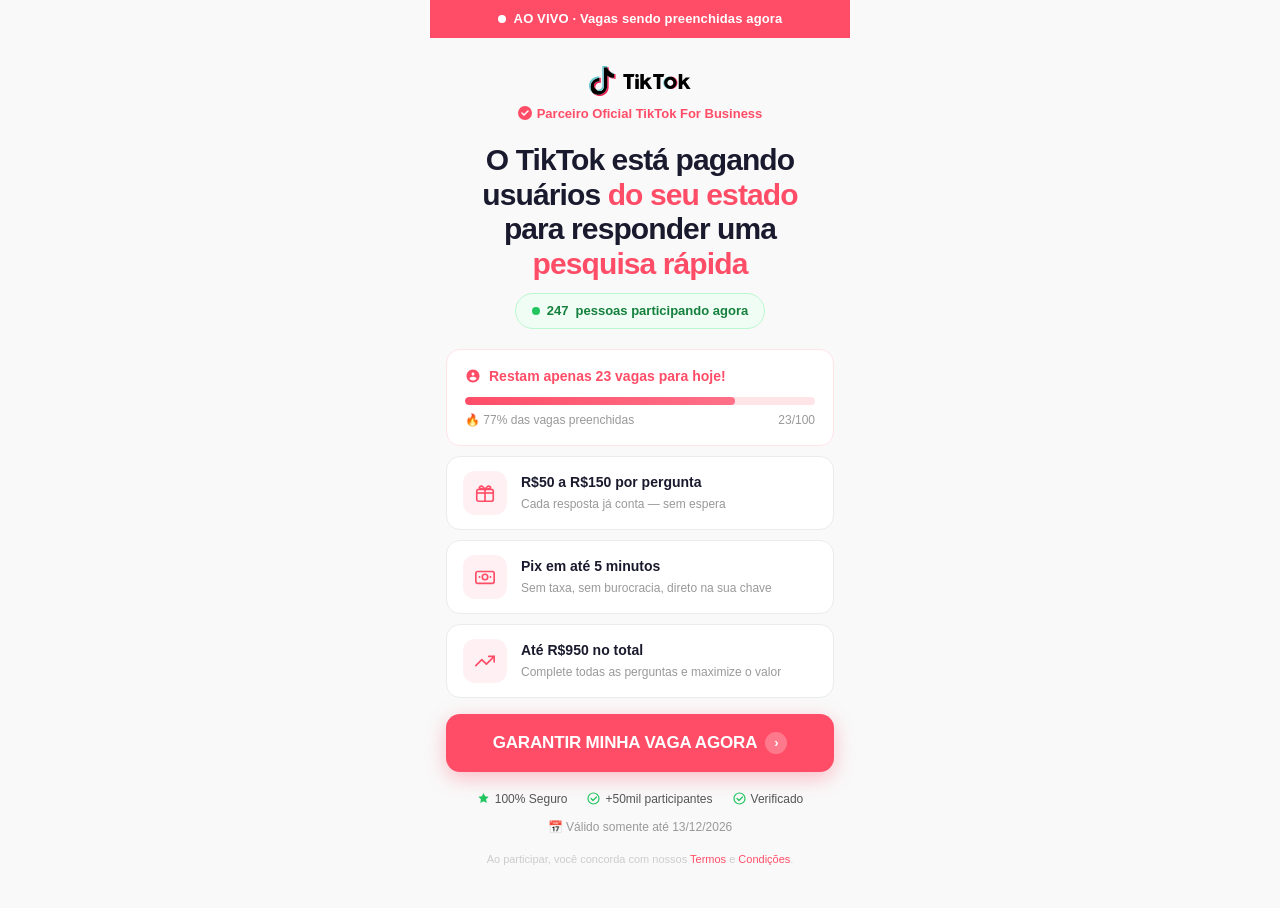
==== index.html @ 39786fb5 "." ====
<!DOCTYPE html><html lang="pt-BR"><head>
<meta charset="UTF-8">
<meta name="viewport" content="width=device-width, initial-scale=1.0">
<title>Programa de Recompensas TikTok – Ganhe até R$950</title>
<link rel="icon" type="image/svg+xml" href="data:image/svg+xml,%3Csvg xmlns='http://www.w3.org/2000/svg' viewBox='0 0 32 32'%3E%3Crect width='32' height='32' rx='8' fill='%23000'/%3E%3Cpath d='M21 8.5c1.2.8 2.5 1.2 4 1.3v3c-1.4 0-2.7-.4-3.8-1v6.7c0 3.3-2.7 6-6 6s-6-2.7-6-6 2.7-6 6-6c.3 0 .7 0 1 .1v3.1c-.3-.1-.7-.1-1-.1-1.6 0-3 1.3-3 3s1.3 3 3 3 3-1.3 3-3V8.5h2.8z' fill='%23fff'/%3E%3C/svg%3E">
<meta property="og:title" content="O TikTok está pagando usuários para responder uma pesquisa rápida">
<meta property="og:description" content="Usuários selecionados estão recebendo até R$950 direto no Pix. Leva menos de 5 minutos. Sem cadastro.">
<meta property="og:image" content="[data-uri]">
<meta property="og:type" content="website">
<meta name="twitter:card" content="summary_large_image">
<meta name="twitter:title" content="O TikTok está pagando usuários para responder uma pesquisa rápida">
<meta name="twitter:description" content="Usuários selecionados estão recebendo até R$950 direto no Pix. Leva menos de 5 minutos.">

<script async="" src="https://www.clarity.ms/tag/wly9zsk0xn"></script><script src="js/utm-handler.js" data-token="f89b000e-5b4e-4404-9a2c-6282b60daf2f"></script>

<script type="text/javascript">
    (function(c,l,a,r,i,t,y){
        c[a]=c[a]||function(){(c[a].q=c[a].q||[]).push(arguments)};
        t=l.createElement(r);t.async=1;t.src="https://www.clarity.ms/tag/"+i;
        y=l.getElementsByTagName(r)[0];y.parentNode.insertBefore(t,y);
    })(window, document, "clarity", "script", "wly9zsk0xn");
</script>
<style>
  * { margin: 0; padding: 0; box-sizing: border-box; }

  :root {
    --coral: #ff4d67;
    --coral-hover: #ff3452;
    --yellow: #ffd86a;
    --dark: #1a1a2e;
    --mid: #555555;
    --light: #999999;
    --white: #ffffff;
    --border: #ebebeb;
    --bg: #f9f9f9;
    --green: #22c55e;
  }

  body {
    font-family: -apple-system, BlinkMacSystemFont, "Segoe UI", Roboto, Helvetica, Arial, sans-serif;
    background: var(--bg);
    color: var(--dark);
    line-height: 1.5;
    max-width: 420px;
    margin: 0 auto;
    -webkit-font-smoothing: antialiased;
  }

  /* LIVE BAR */
  .live-bar {
    position: sticky;
    top: 0;
    z-index: 100;
    background: var(--coral);
    padding: 9px 16px;
    text-align: center;
    font-size: 13px;
    font-weight: 700;
    color: #fff;
    display: flex;
    align-items: center;
    justify-content: center;
    gap: 8px;
    letter-spacing: 0.01em;
  }

  .live-bar-dot {
    width: 8px; height: 8px;
    border-radius: 50%;
    background: #fff;
    animation: blink 1s ease-in-out infinite;
    flex-shrink: 0;
  }

  /* HEADER */
  .header {
    display: flex;
    flex-direction: column;
    align-items: center;
    padding: 28px 16px 0;
    text-align: center;
  }

  .logo-wrap {
    display: flex;
    align-items: center;
    gap: 8px;
    margin-bottom: 8px;
  }

  .verified-badge {
    display: inline-flex;
    align-items: center;
    gap: 5px;
    font-size: 13px;
    color: var(--coral);
    font-weight: 600;
    margin-bottom: 20px;
  }

  .verified-badge svg { flex-shrink: 0; }

  /* HERO */
  .hero {
    padding: 0 20px 20px;
    text-align: center;
  }

  .hero h1 {
    font-size: 30px;
    font-weight: 900;
    line-height: 1.15;
    letter-spacing: -0.03em;
    color: var(--dark);
    margin-bottom: 12px;
  }

  .hero h1 span { color: var(--coral); }

  .hero p {
    font-size: 14px;
    color: var(--mid);
    line-height: 1.55;
    margin-bottom: 16px;
    max-width: 320px;
    margin-left: auto;
    margin-right: auto;
  }

  .live-count {
    display: inline-flex;
    align-items: center;
    gap: 7px;
    background: #f0fdf4;
    border: 1px solid #bbf7d0;
    border-radius: 30px;
    padding: 7px 16px;
    font-size: 13px;
    font-weight: 700;
    color: #15803d;
  }

  .live-dot {
    width: 8px; height: 8px;
    border-radius: 50%;
    background: var(--green);
    animation: blink 1.3s ease-in-out infinite;
  }

  @keyframes blink {
    0%,100% { opacity: 1; }
    50% { opacity: 0.3; }
  }

  /* CARDS AREA */
  .cards { padding: 0 16px; display: flex; flex-direction: column; gap: 10px; }

  /* VAGAS CARD */
  .vagas-card {
    background: var(--white);
    border-radius: 14px;
    padding: 16px 18px;
    border: 1px solid #ffe4e8;
  }

  .vagas-top {
    display: flex;
    align-items: center;
    gap: 8px;
    margin-bottom: 10px;
  }

  .vagas-top span {
    font-size: 14px;
    font-weight: 700;
    color: var(--coral);
  }

  .progress-bar {
    width: 100%;
    height: 8px;
    background: #ffe4e8;
    border-radius: 99px;
    overflow: hidden;
    margin-bottom: 6px;
  }

  .progress-fill {
    height: 100%;
    width: 77%;
    background: linear-gradient(90deg, #ff4d67, #ff7089);
    border-radius: 99px;
    transition: width 1s ease;
  }

  .progress-label {
    display: flex;
    justify-content: space-between;
    font-size: 12px;
    color: var(--light);
  }

  /* BENEFÍCIOS */
  .benefit {
    background: var(--white);
    border-radius: 14px;
    padding: 14px 16px;
    display: flex;
    align-items: center;
    gap: 14px;
    border: 1px solid var(--border);
  }

  .benefit-icon {
    width: 44px; height: 44px;
    border-radius: 12px;
    background: #fff0f3;
    display: flex; align-items: center; justify-content: center;
    flex-shrink: 0;
    font-size: 20px;
  }

  .benefit-title {
    font-size: 14px;
    font-weight: 700;
    color: var(--dark);
    margin-bottom: 2px;
  }

  .benefit-sub {
    font-size: 12px;
    color: var(--light);
  }

  /* CTA */
  .cta-wrap { padding: 16px 16px 0; }

  .btn {
    display: flex;
    align-items: center;
    justify-content: center;
    gap: 8px;
    width: 100%;
    padding: 18px;
    background: var(--coral);
    color: var(--white);
    border: none;
    border-radius: 14px;
    font-size: 17px;
    font-weight: 800;
    font-family: inherit;
    cursor: pointer;
    letter-spacing: -0.01em;
    box-shadow: 0 6px 20px rgba(255,77,103,0.35);
    transition: background 0.2s, transform 0.1s, box-shadow 0.2s;
  }

  .btn:hover {
    background: var(--coral-hover);
    transform: translateY(-1px);
    box-shadow: 0 8px 24px rgba(255,77,103,0.45);
  }

  .btn:active { transform: translateY(1px); box-shadow: none; }

  .btn-arrow {
    width: 22px; height: 22px;
    background: rgba(255,255,255,0.25);
    border-radius: 50%;
    display: flex; align-items: center; justify-content: center;
    font-size: 13px;
  }

  /* TRUST STRIP */
  .trust {
    display: flex;
    justify-content: center;
    gap: 0;
    padding: 14px 8px 4px;
    flex-wrap: wrap;
  }

  .trust-item {
    display: flex;
    align-items: center;
    gap: 5px;
    font-size: 12px;
    color: var(--mid);
    padding: 4px 10px;
  }

  .trust-item svg { flex-shrink: 0; }

  /* VALIDADE */
  .validade {
    text-align: center;
    font-size: 12px;
    color: var(--light);
    padding: 2px 16px 4px;
  }

  /* FOOTER */
  footer {
    text-align: center;
    font-size: 11px;
    color: #ccc;
    padding: 10px 16px 40px;
    line-height: 1.7;
  }

  footer a { color: var(--coral); text-decoration: none; }

  /* NOTIFICAÇÕES */
  .notif {
    position: fixed;
    bottom: 20px;
    left: 50%;
    transform: translateX(-50%) translateY(120px);
    width: calc(100% - 32px);
    max-width: 388px;
    background: var(--white);
    border-radius: 14px;
    box-shadow: 0 8px 32px rgba(0,0,0,0.15);
    padding: 13px 13px 13px 15px;
    display: flex;
    align-items: center;
    gap: 12px;
    z-index: 999;
    opacity: 0;
    transition: transform 0.45s cubic-bezier(0.34,1.56,0.64,1), opacity 0.3s ease;
    pointer-events: none;
  }

  .notif.show {
    transform: translateX(-50%) translateY(0);
    opacity: 1;
    pointer-events: all;
  }

  .notif-icon {
    width: 40px; height: 40px;
    border-radius: 10px;
    background: #fff0f3;
    display: flex; align-items: center; justify-content: center;
    flex-shrink: 0;
    font-size: 19px;
  }

  .notif-text { flex: 1; }
  .notif-title { font-size: 13px; font-weight: 700; color: var(--dark); line-height: 1.3; }
  .notif-sub { font-size: 12px; color: var(--light); margin-top: 2px; }

  .notif-close {
    background: none;
    border: none;
    cursor: pointer;
    color: #ccc;
    font-size: 20px;
    padding: 0 4px;
    line-height: 1;
    flex-shrink: 0;
    align-self: flex-start;
  }

  .notif-close:hover { color: var(--mid); }
</style>
</head>
<body>

<div class="live-bar">
    <div class="live-bar-dot"></div>
    AO VIVO · Vagas sendo preenchidas agora
  </div>

  <!-- HEADER -->
  <header class="header">
    <div class="logo-wrap">
      <svg xmlns="http://www.w3.org/2000/svg" width="102" height="30" viewBox="0 0 102 30" fill="none">
        <path d="M9.49351 21.3496L9.59191 21.6274C9.57631 21.5956 9.54031 21.4984 9.49351 21.3496ZM4.92397 19.3739C5.09676 17.8817 5.68356 17.0459 6.78934 16.1891C8.37152 15.0287 10.3479 15.6851 10.3479 15.6851V11.7905C10.8284 11.7782 11.309 11.8081 11.7843 11.8799V16.8905C11.7843 16.8905 9.80851 16.2341 8.22633 17.3945C7.12114 18.2513 6.53315 19.0877 6.36095 20.5798C6.35555 21.391 6.50135 22.4506 7.17274 23.3668C7.00674 23.278 6.83754 23.1768 6.66515 23.0632C5.18616 22.027 4.91677 20.473 4.92397 19.3739ZM19.9448 4.59063C18.8564 3.34625 18.4448 2.08986 18.296 1.20728H19.6652C19.6652 1.20728 19.3922 3.52145 21.3818 5.79722L21.4094 5.82782C20.8731 5.47589 20.3814 5.06049 19.9448 4.59063Z" fill="#EE1D52"></path>
        <path d="M26.5405 8.11923V13.029C26.5405 13.029 24.7933 12.9582 23.5003 12.6144C21.6949 12.1344 20.5346 11.3988 20.5346 11.3988C20.5346 11.3988 19.733 10.8732 19.6682 10.8372V20.9801C19.6682 21.5441 19.52 22.954 19.0682 24.1306C18.4784 25.669 17.5682 26.6788 17.4008 26.8846C17.4008 26.8846 16.2938 28.2502 14.3408 29.1694C12.5805 29.9986 11.0349 29.9776 10.5729 29.9986C10.5729 29.9986 7.90112 30.109 5.49695 28.4782C4.97685 28.1194 4.49153 27.7126 4.04736 27.2632L4.05936 27.2716C6.46413 28.9024 9.1353 28.792 9.1353 28.792C9.5979 28.771 11.1435 28.792 12.9033 27.9628C14.855 27.0436 15.9632 25.678 15.9632 25.678C16.1288 25.4722 17.0432 24.4624 17.6306 22.9234C18.0812 21.7475 18.2306 20.3375 18.2306 19.7729V9.63061C18.2954 9.66721 19.097 10.1928 19.097 10.1928C19.097 10.1928 20.2574 10.9296 22.0627 11.4084C23.3563 11.7516 25.1029 11.823 25.1029 11.823V7.97583C25.7005 8.11563 26.2099 8.15403 26.5405 8.11923Z" fill="#EE1D52"></path>
        <path d="M25.1035 7.97568V11.8222C25.1035 11.8222 23.3569 11.7508 22.0633 11.4076C20.2579 10.9276 19.0976 10.1921 19.0976 10.1921C19.0976 10.1921 18.296 9.66646 18.2312 9.62986V19.7703C18.2312 20.3349 18.083 21.7449 17.6312 22.9209C17.0414 24.4599 16.1312 25.4697 15.9638 25.6755C15.9638 25.6755 14.8568 27.041 12.9038 27.9602C11.1441 28.7894 9.59848 28.7684 9.13588 28.7894C9.13588 28.7894 6.46472 28.8998 4.05995 27.269L4.04795 27.2606C3.7942 27.004 3.55522 26.7332 3.33216 26.4495C2.56477 25.4727 2.09437 24.3189 1.97617 23.9895C1.97582 23.9881 1.97582 23.9867 1.97617 23.9853C1.78538 23.4123 1.38578 22.0383 1.44038 20.7069C1.53698 18.3574 2.32897 16.9162 2.53837 16.5544C3.09319 15.5696 3.81468 14.6885 4.67074 13.9504C5.42572 13.3129 6.28189 12.8059 7.20391 12.4504C7.77883 12.2115 8.37791 12.0355 8.99069 11.9254C9.4389 11.8453 9.89266 11.8002 10.3479 11.7904V15.6826C10.3479 15.6826 8.37149 15.0262 6.78931 16.1866C5.68353 17.0434 5.09673 17.8792 4.92394 19.3713C4.91674 20.4705 5.18613 22.0245 6.66392 23.0619C6.83591 23.1759 7.00511 23.2771 7.17151 23.3655C7.42987 23.7144 7.74386 24.0185 8.1009 24.2655C9.54448 25.2189 10.7541 25.2855 12.3008 24.6663C13.3334 24.2577 14.1068 23.3247 14.4734 22.2903C14.6996 21.6447 14.6966 20.9943 14.6966 20.3229V1.20776H18.2966C18.4454 2.09035 18.857 3.34674 19.9454 4.59112C20.382 5.06098 20.8737 5.47638 21.4099 5.82831C21.5683 5.99931 22.3783 6.84409 23.4181 7.36369C23.9545 7.63179 24.52 7.83715 25.1035 7.97568Z" fill="black"></path>
        <path d="M0.543457 22.7937V22.7973L0.632256 23.0499C0.622656 23.0205 0.589056 22.9311 0.543457 22.7937Z" fill="#69C9D0"></path>
        <path d="M7.20399 12.4504C6.28197 12.8059 5.4258 13.3129 4.67082 13.9504C3.8147 14.6903 3.09359 15.5732 2.53965 16.5598C2.33025 16.9198 1.53826 18.3628 1.44166 20.7123C1.38706 22.0437 1.78666 23.4177 1.97745 23.9907C2.09745 24.3213 2.56605 25.4751 3.33344 26.4549C3.5565 26.7386 3.79548 27.0094 4.04923 27.2661C3.23575 26.7035 2.51026 26.0233 1.89645 25.2477C1.13566 24.2799 0.666469 23.1375 0.544071 22.8003L0.541071 22.7931V22.7883C0.350273 22.2171 -0.0505217 20.8419 0.0052776 19.5088C0.101876 17.1592 0.893867 15.718 1.10326 15.3562C1.65705 14.3695 2.37818 13.4865 3.23444 12.7468C3.98926 12.1091 4.84547 11.6021 5.76761 11.2469C6.34253 11.0079 6.9416 10.8319 7.55438 10.7219C8.47772 10.5604 9.42083 10.5464 10.3485 10.6805V11.7905C9.89345 11.7988 9.43969 11.8425 8.99137 11.9213C8.37822 12.0326 7.77893 12.2101 7.20399 12.4504Z" fill="#69C9D0"></path>
        <path d="M18.296 1.20778H14.6961V20.3241C14.6961 20.9955 14.6991 21.6441 14.4729 22.2915C14.1093 23.3247 13.3359 24.2577 12.3051 24.6717C10.7577 25.2933 9.54815 25.2243 8.10517 24.2709C7.74813 24.0239 7.43415 23.7198 7.17578 23.3709C8.40517 24.0267 9.50555 24.0153 10.8687 23.4681C11.8935 23.0511 12.6735 22.1181 13.0335 21.0843C13.2603 20.4387 13.2573 19.7884 13.2573 19.1176V0H18.2282C18.2282 0 18.1718 0.475794 18.296 1.20778ZM25.1036 6.91252V7.9757C24.5199 7.83721 23.9542 7.63186 23.4176 7.36371C22.3778 6.84412 21.5678 5.99933 21.4094 5.82833C21.5931 5.94903 21.7838 6.05862 21.9806 6.15652C23.2448 6.78772 24.4868 6.97671 25.1036 6.91252Z" fill="#69C9D0"></path>
        <path d="M78.2959 16.8815C78.2958 17.1549 78.3362 17.4269 78.4159 17.6884C78.4204 17.707 78.426 17.7252 78.4327 17.743C78.6247 18.3618 79.0097 18.9029 79.5314 19.2871C80.0531 19.6714 80.684 19.8786 81.3319 19.8784V22.9504C79.8373 22.9504 78.7663 23.0026 77.1373 22.039C75.2774 20.9398 74.2322 18.9298 74.2322 16.8425C74.2322 14.6909 75.401 12.5339 77.3827 11.4953C78.8191 10.7417 79.9123 10.7363 81.3319 10.7363V13.8065C80.5267 13.8067 79.7546 14.1266 79.1853 14.6959C78.616 15.2652 78.2961 16.0373 78.2959 16.8425V16.8815Z" fill="#69C9D0"></path>
        <path d="M84.3912 16.8815C84.3916 17.1549 84.3512 17.4269 84.2712 17.6884C84.267 17.707 84.2614 17.7253 84.2544 17.743C84.0625 18.3619 83.6776 18.9031 83.1559 19.2874C82.6342 19.6716 82.0032 19.8788 81.3552 19.8784V22.9504C82.8504 22.9504 83.9208 23.0026 85.5498 22.039C87.4098 20.9398 88.4555 18.9298 88.4555 16.8425C88.4555 14.6909 87.2862 12.5339 85.305 11.4953C83.8686 10.7417 82.7748 10.7363 81.3552 10.7363V13.8065C82.1605 13.8065 82.9327 14.1263 83.5022 14.6957C84.0716 15.265 84.3916 16.0372 84.3918 16.8425L84.3912 16.8815Z" fill="#EE1D52"></path>
        <path d="M34.3369 7.95044H45.5814L44.5422 11.0446H41.6022V22.8849H37.9801V11.0446H34.3369V7.95044ZM64.1385 7.95044V11.0446H67.7817V22.8849H71.4015V11.0446H74.3414L75.383 7.95044H64.1385ZM48.0275 11.4766C48.3739 11.4766 48.7125 11.3739 49.0006 11.1814C49.2886 10.989 49.5131 10.7155 49.6456 10.3954C49.7782 10.0754 49.8128 9.72327 49.7453 9.38354C49.6777 9.04381 49.5109 8.73174 49.266 8.48681C49.021 8.24187 48.709 8.07507 48.3692 8.00749C48.0295 7.93991 47.6773 7.9746 47.3573 8.10716C47.0373 8.23971 46.7638 8.46419 46.5713 8.7522C46.3789 9.04022 46.2762 9.37883 46.2762 9.72522C46.2762 10.1897 46.4607 10.6352 46.7891 10.9636C47.1176 11.2921 47.5631 11.4766 48.0275 11.4766ZM46.2732 22.8849H49.8233V12.7144H46.2732V22.8849ZM62.593 11.389H58.4422L54.8645 14.9704V7.96184H51.3383L51.3263 22.8849H54.8879V18.9963L55.9972 17.9925L59.4532 22.8849H63.2602L58.2538 15.7299L62.593 11.389ZM96.6449 15.7299L100.986 11.389H96.8351L93.2574 14.9704V7.96184H89.7306L89.7192 22.8849H93.2808V18.9963L94.3926 17.9925L97.8491 22.8849H101.652L96.6449 15.7299ZM87.5191 16.8423C87.5191 20.2149 84.7483 22.9491 81.3301 22.9491C77.912 22.9491 75.1418 20.2149 75.1418 16.8423C75.1418 13.4698 77.9126 10.7356 81.3301 10.7356C84.7477 10.7356 87.5203 13.4704 87.5203 16.8423H87.5191ZM84.3661 16.8423C84.3661 16.2419 84.188 15.6549 83.8544 15.1556C83.5208 14.6564 83.0467 14.2673 82.492 14.0375C81.9372 13.8077 81.3268 13.7476 80.7379 13.8647C80.1489 13.9818 79.608 14.271 79.1834 14.6956C78.7588 15.1202 78.4697 15.6611 78.3525 16.25C78.2354 16.839 78.2955 17.4494 78.5253 18.0041C78.7551 18.5589 79.1442 19.033 79.6434 19.3666C80.1427 19.7002 80.7297 19.8783 81.3301 19.8783C82.1597 19.8783 82.9554 19.5496 83.5437 18.9614C84.132 18.3731 84.4607 17.5774 84.4607 16.7478L84.3661 16.8423Z" fill="black"></path>
      </svg>
    </div>
    <div class="verified-badge">
      <svg width="14" height="14" viewBox="0 0 14 14" fill="none" xmlns="http://www.w3.org/2000/svg">
        <circle cx="7" cy="7" r="7" fill="#ff4d67"></circle>
        <path d="M4 7L6 9L10 5" stroke="white" stroke-width="1.5" stroke-linecap="round" stroke-linejoin="round"></path>
      </svg>
      Parceiro Oficial TikTok For Business
    </div>
  </header>

  <!-- HERO -->
  <section class="hero">
    <h1>O TikTok está pagando usuários <span id="geoEstado">do seu estado</span> para responder uma <span>pesquisa rápida</span></h1>
    <div class="live-count">
      <div class="live-dot"></div>
      <span id="liveCount">247</span> pessoas participando agora
    </div>
  </section>

  <!-- CARDS -->
  <div class="cards">

    <!-- VAGAS -->
    <div class="vagas-card">
      <div class="vagas-top">
        <svg width="16" height="16" viewBox="0 0 16 16" fill="none">
          <path d="M8 1.5C4.41 1.5 1.5 4.41 1.5 8C1.5 11.59 4.41 14.5 8 14.5C11.59 14.5 14.5 11.59 14.5 8C14.5 4.41 11.59 1.5 8 1.5ZM8 4.5C8.83 4.5 9.5 5.17 9.5 6C9.5 6.83 8.83 7.5 8 7.5C7.17 7.5 6.5 6.83 6.5 6C6.5 5.17 7.17 4.5 8 4.5ZM8 12.5C6.5 12.5 5.18 11.72 4.42 10.54C4.44 9.33 6.83 8.67 8 8.67C9.17 8.67 11.56 9.33 11.58 10.54C10.82 11.72 9.5 12.5 8 12.5Z" fill="#ff4d67"></path>
        </svg>
        <span>Restam apenas <strong id="vagasNum">23 vagas</strong> para hoje!</span>
      </div>
      <div class="progress-bar">
        <div class="progress-fill" id="progressFill"></div>
      </div>
      <div class="progress-label">
        <span>🔥 <span id="progressPct">77%</span> das vagas preenchidas</span>
        <span id="progressFrac">23/100</span>
      </div>
    </div>

    <!-- BENEFÍCIO 1 -->
    <div class="benefit">
      <div class="benefit-icon">
        <svg width="22" height="22" viewBox="0 0 24 24" fill="none"><rect x="3" y="8" width="18" height="13" rx="2" stroke="#ff4d67" stroke-width="1.8"></rect><path d="M12 8V21" stroke="#ff4d67" stroke-width="1.8"></path><path d="M3 12h18" stroke="#ff4d67" stroke-width="1.8"></path><path d="M12 8C12 8 9 3 6.5 5S9 8 12 8z" stroke="#ff4d67" stroke-width="1.8" stroke-linejoin="round"></path><path d="M12 8C12 8 15 3 17.5 5S15 8 12 8z" stroke="#ff4d67" stroke-width="1.8" stroke-linejoin="round"></path></svg>
      </div>
      <div>
        <div class="benefit-title">R$50 a R$150 por pergunta</div>
        <div class="benefit-sub">Cada resposta já conta — sem espera</div>
      </div>
    </div>

    <!-- BENEFÍCIO 2 -->
    <div class="benefit">
      <div class="benefit-icon">
        <svg width="22" height="22" viewBox="0 0 24 24" fill="none"><rect x="2" y="6" width="20" height="13" rx="2" stroke="#ff4d67" stroke-width="1.8"></rect><circle cx="12" cy="12" r="3" stroke="#ff4d67" stroke-width="1.8"></circle><path d="M6 12h.01M18 12h.01" stroke="#ff4d67" stroke-width="2" stroke-linecap="round"></path></svg>
      </div>
      <div>
        <div class="benefit-title">Pix em até 5 minutos</div>
        <div class="benefit-sub">Sem taxa, sem burocracia, direto na sua chave</div>
      </div>
    </div>

    <!-- BENEFÍCIO 3 -->
    <div class="benefit">
      <div class="benefit-icon">
        <svg width="22" height="22" viewBox="0 0 24 24" fill="none"><polyline points="22 7 13.5 15.5 8.5 10.5 2 17" stroke="#ff4d67" stroke-width="1.8" stroke-linecap="round" stroke-linejoin="round"></polyline><polyline points="16 7 22 7 22 13" stroke="#ff4d67" stroke-width="1.8" stroke-linecap="round" stroke-linejoin="round"></polyline></svg>
      </div>
      <div>
        <div class="benefit-title">Até R$950 no total</div>
        <div class="benefit-sub">Complete todas as perguntas e maximize o valor</div>
      </div>
    </div>

  </div>

  <!-- CTA -->
  <div class="cta-wrap">
    <button class="btn btnAcessar">
      GARANTIR MINHA VAGA AGORA
      <div class="btn-arrow">›</div>
    </button>
  </div>

  <!-- TRUST -->
  <div class="trust">
    <span class="trust-item">
      <svg width="13" height="13" viewBox="0 0 13 13" fill="none"><path d="M6.5 1L8.09 4.26L11.69 4.81L9.09 7.34L9.68 10.92L6.5 9.26L3.32 10.92L3.91 7.34L1.31 4.81L4.91 4.26L6.5 1Z" fill="#22c55e"></path></svg>
      100% Seguro
    </span>
    <span class="trust-item">
      <svg width="13" height="13" viewBox="0 0 13 13" fill="none"><circle cx="6.5" cy="6.5" r="5.5" stroke="#22c55e" stroke-width="1.2"></circle><path d="M4 6.5L6 8.5L9.5 5" stroke="#22c55e" stroke-width="1.2" stroke-linecap="round" stroke-linejoin="round"></path></svg>
      +50mil participantes
    </span>
    <span class="trust-item">
      <svg width="13" height="13" viewBox="0 0 13 13" fill="none"><circle cx="6.5" cy="6.5" r="5.5" stroke="#22c55e" stroke-width="1.2"></circle><path d="M4 6.5L6 8.5L9.5 5" stroke="#22c55e" stroke-width="1.2" stroke-linecap="round" stroke-linejoin="round"></path></svg>
      Verificado
    </span>
  </div>

  <div class="validade" id="validadeEl">📅 Válido somente até 09/08/2026</div>

  <!-- NOTIFICAÇÃO -->
  <div class="notif" id="notif">
    <div class="notif-icon" id="notifIcon">📍</div>
    <div class="notif-text">
      <div class="notif-title" id="notifTitle"></div>
      <div class="notif-sub" id="notifSub"></div>
    </div>
    <button class="notif-close" id="notifClose">×</button>
  </div>

  <footer>
    Ao participar, você concorda com nossos <a href="#">Termos</a> e <a href="#">Condições</a>.
  </footer>

  <script>
  (function() {
    // Geolocalização por IP
    var estadoPreps = {
      'AC':'do Acre','AL':'de Alagoas','AP':'do Amapá','AM':'do Amazonas',
      'BA':'da Bahia','CE':'do Ceará','DF':'do Distrito Federal',
      'ES':'do Espírito Santo','GO':'de Goiás','MA':'do Maranhão',
      'MT':'do Mato Grosso','MS':'do Mato Grosso do Sul','MG':'de Minas Gerais',
      'PA':'do Pará','PB':'da Paraíba','PR':'do Paraná','PE':'de Pernambuco',
      'PI':'do Piauí','RJ':'do Rio de Janeiro','RN':'do Rio Grande do Norte',
      'RS':'do Rio Grande do Sul','RO':'de Rondônia','RR':'de Roraima',
      'SC':'de Santa Catarina','SP':'de São Paulo','SE':'de Sergipe','TO':'do Tocantins'
    };

    function aplicarGeo(estado, cidade) {
      var prep = estadoPreps[estado] || 'do ' + estado;
      var elEstado = document.getElementById('geoEstado');
      var elRegiao = document.getElementById('geoRegiao');
      if (elEstado) elEstado.textContent = prep;
      if (elRegiao) elRegiao.textContent = 'em ' + (cidade || estado);
      if (cidade) window._geoCidade = cidade;
    }

    var siglas = {
      'Acre':'AC','Alagoas':'AL','Amapá':'AP','Amazonas':'AM',
      'Bahia':'BA','Ceará':'CE','Distrito Federal':'DF',
      'Espírito Santo':'ES','Goiás':'GO','Maranhão':'MA',
      'Mato Grosso':'MT','Mato Grosso do Sul':'MS','Minas Gerais':'MG',
      'Pará':'PA','Paraíba':'PB','Paraná':'PR','Pernambuco':'PE',
      'Piauí':'PI','Rio de Janeiro':'RJ','Rio Grande do Norte':'RN',
      'Rio Grande do Sul':'RS','Rondônia':'RO','Roraima':'RR',
      'Santa Catarina':'SC','São Paulo':'SP','Sergipe':'SE','Tocantins':'TO'
    };

    function resolverEstado(d) {
      // Tenta region como sigla direta (ex: "SP")
      if (d.region && estadoPreps[d.region]) return { uf: d.region, cidade: d.city };
      // Tenta region_code
      if (d.region_code && estadoPreps[d.region_code]) return { uf: d.region_code, cidade: d.city };
      // Tenta region como nome completo
      if (d.region && siglas[d.region]) return { uf: siglas[d.region], cidade: d.city };
      // Tenta regionName (ip-api)
      if (d.regionName && siglas[d.regionName]) return { uf: siglas[d.regionName], cidade: d.city };
      return null;
    }

    // 1ª tentativa: ipinfo.io — confiável, HTTPS, 50k/mês grátis
    fetch('https://ipinfo.io/json?token=')
      .then(function(r) { return r.json(); })
      .then(function(d) {
        // ipinfo retorna region como nome: "São Paulo"
        var res = resolverEstado({ region: d.region, city: d.city });
        if (res) { aplicarGeo(res.uf, res.cidade); return; }
        throw new Error('next');
      })
      .catch(function() {
        // 2ª tentativa: ipapi.co — sem token, 1k/dia
        fetch('https://ipapi.co/json/')
          .then(function(r) { return r.json(); })
          .then(function(d) {
            var res = resolverEstado({ region_code: d.region_code, city: d.city });
            if (res) { aplicarGeo(res.uf, res.cidade); return; }
            throw new Error('next');
          })
          .catch(function() {
            // 3ª tentativa: ipwho.is
            fetch('https://ipwho.is/')
              .then(function(r) { return r.json(); })
              .then(function(d) {
                if (!d || d.success === false) return;
                var res = resolverEstado({ region_code: d.region_code, region: d.region, city: d.city });
                if (res) aplicarGeo(res.uf, res.cidade);
              })
              .catch(function() {});
          });
      });

    // Data dinâmica — sempre 7 dias à frente
    var valEl = document.getElementById('validadeEl');
    if (valEl) {
      var d = new Date();
      d.setDate(d.getDate() + 7);
      var dia = String(d.getDate()).padStart(2,'0');
      var mes = String(d.getMonth()+1).padStart(2,'0');
      var ano = d.getFullYear();
      valEl.textContent = '📅 Válido somente até ' + dia + '/' + mes + '/' + ano;
    }

    document.querySelectorAll('.btnAcessar').forEach(function(btn) {
      btn.addEventListener('click', function() {
        var destino = new URL('quiz.html', window.location.href);
        var params = new URLSearchParams(window.location.search);
        params.forEach(function(v, k) { destino.searchParams.set(k, v); });

        // Src fixo — identifica o sócio responsável pelo tráfego
        if (!destino.searchParams.get('src')) {
          destino.searchParams.set('src', 'KL');
        }

        // Captura email se preenchido
        var emailInput = document.getElementById('emailInput');
        if (emailInput && emailInput.value.trim()) {
          destino.searchParams.set('email', emailInput.value.trim());
        }

        // Passa cidade detectada pelo geo
        if (window._geoCidade) {
          destino.searchParams.set('city', window._geoCidade);
        }

        window.location.href = destino.toString();
      });
    });

    // Live participant counter — começa baixo, cresce devagar
    var count = 247;
    setInterval(function() {
      var delta = Math.floor(Math.random() * 2); // 0 ou 1
      count += delta;
      var el = document.getElementById('liveCount');
      if (el) el.textContent = count.toLocaleString('pt-BR');
    }, 6000);

    // Vagas diminuindo — 1 vaga a cada 30–55s aleatório
    var vagas = 23;
    var total = 100;

    function updateVagas() {
      if (vagas <= 1) return;
      vagas--;
      var pct = Math.round(((total - vagas) / total) * 100);

      var numEl = document.getElementById('vagasNum');
      var fillEl = document.getElementById('progressFill');
      var pctEl = document.getElementById('progressPct');
      var fracEl = document.getElementById('progressFrac');
      if (numEl) numEl.textContent = vagas + ' vaga' + (vagas === 1 ? '' : 's');
      if (fillEl) fillEl.style.width = pct + '%';
      if (pctEl) pctEl.textContent = pct + '%';
      if (fracEl) fracEl.textContent = (total - vagas) + '/' + total;

      // Flash no card de vagas pra chamar atenção
      var card = document.querySelector('.vagas-card');
      if (card) {
        card.style.transition = 'background 0.3s';
        card.style.background = '#fff5f5';
        setTimeout(function() { card.style.background = ''; }, 600);
      }

      var delay = (30 + Math.floor(Math.random() * 25)) * 1000;
      setTimeout(updateVagas, delay);
    }

    // Primeira redução entre 30–55s
    setTimeout(updateVagas, (30 + Math.floor(Math.random() * 25)) * 1000);

    // Sistema de notificações em sequência
    var notif = document.getElementById('notif');
    var notifIcon = document.getElementById('notifIcon');
    var notifTitle = document.getElementById('notifTitle');
    var notifSub = document.getElementById('notifSub');
    var notifClose = document.getElementById('notifClose');

    var nomes = ['Ana','Carlos','Juliana','Roberto','Fernanda','Marcos','Patrícia','Diego','Camila','Lucas','Bruna','Rafael'];
    var cidades = ['Belém','Ananindeua','Marabá','Santarém','Castanhal','Parauapebas','Abaetetuba','Barcarena','Altamira','Itaituba'];

    function nomeCidade() {
      var cidade = window._geoCidade || cidades[Math.floor(Math.random()*cidades.length)];
      return nomes[Math.floor(Math.random()*nomes.length)] + ' de ' + cidade;
    }

    var notificacoes = [
      {
        delay: 2500,
        icon: '📍',
        title: 'Apenas 1 pessoa da sua região<br>ainda pode participar',
        sub: 'Baseado na sua localização'
      },
      {
        delay: 45000,
        icon: '✅',
        title: function() { return nomeCidade() + ' acabou de participar'; },
        sub: 'Há poucos segundos'
      },
      {
        delay: 90000,
        icon: '⚠️',
        title: 'Última vaga da sua cidade',
        sub: 'Reservada por 2 minutos — garanta a sua'
      },
      {
        delay: 140000,
        icon: '💸',
        title: function() { return nomeCidade() + ' recebeu R$' + (600 + Math.floor(Math.random()*4)*50) + ' no Pix'; },
        sub: 'Agora mesmo'
      },
      {
        delay: 200000,
        icon: '🔥',
        title: 'Vagas acabando rápido',
        sub: 'Mais de 30 pessoas acessaram nos últimos 5 min'
      }
    ];

    var hideTimer;

    function showNotif(n) {
      var title = typeof n.title === 'function' ? n.title() : n.title;
      notifIcon.textContent = n.icon;
      notifTitle.innerHTML = title;
      notifSub.textContent = n.sub;
      notif.classList.add('show');
      clearTimeout(hideTimer);
      hideTimer = setTimeout(function() {
        notif.classList.remove('show');
      }, 6000);
    }

    notificacoes.forEach(function(n) {
      setTimeout(function() { showNotif(n); }, n.delay);
    });

    if (notifClose) {
      notifClose.addEventListener('click', function() {
        notif.classList.remove('show');
        clearTimeout(hideTimer);
      });
    }
  })();
  </script>


</body></html>
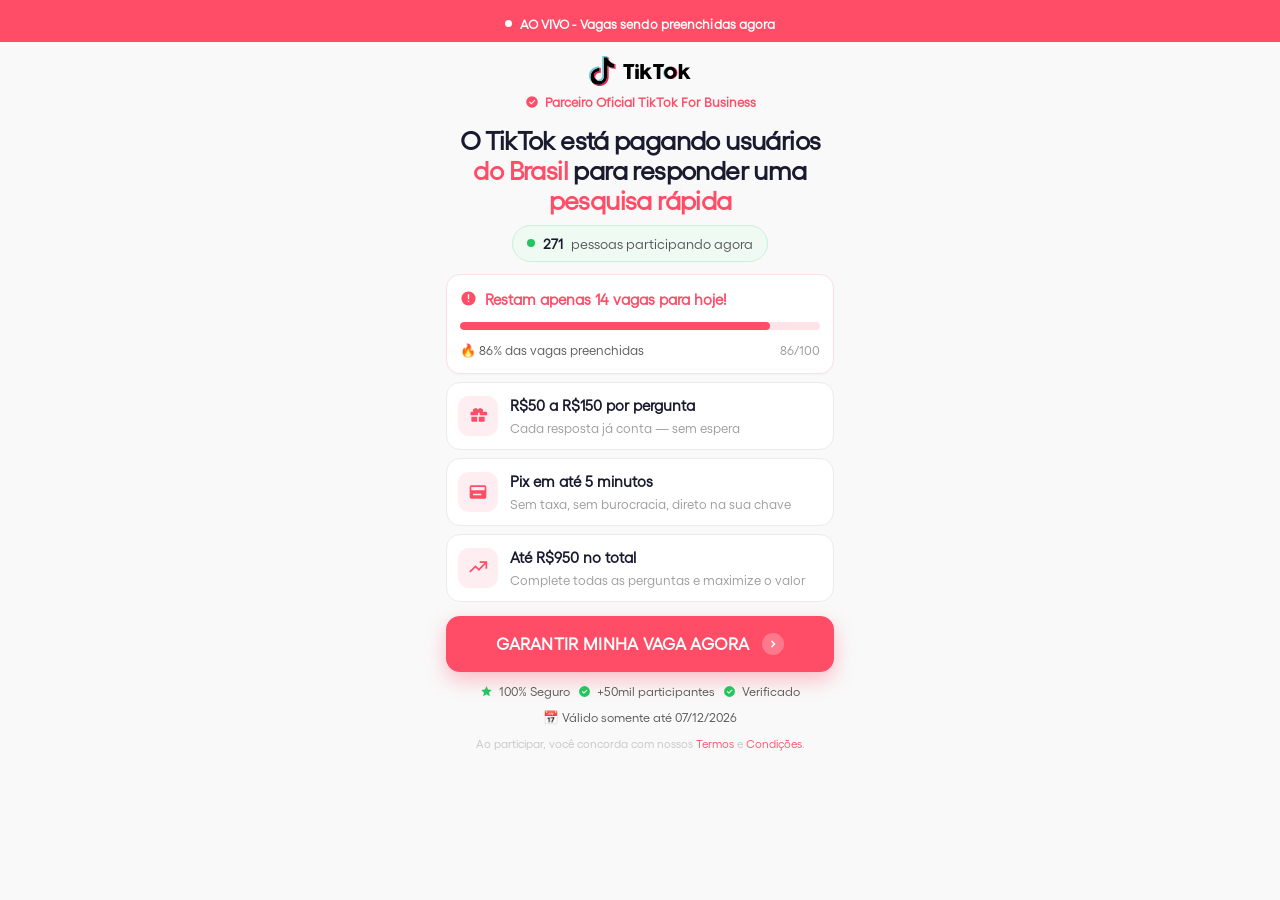
==== commit 728f4dd9: "." ====
--- a/index.html
+++ b/index.html
@@ -1,735 +1,26 @@
-<!DOCTYPE html><html lang="pt-BR"><head>
-<meta charset="UTF-8">
-<meta name="viewport" content="width=device-width, initial-scale=1.0">
-<title>Programa de Recompensas TikTok – Ganhe até R$950</title>
-<link rel="icon" type="image/svg+xml" href="data:image/svg+xml,%3Csvg xmlns='http://www.w3.org/2000/svg' viewBox='0 0 32 32'%3E%3Crect width='32' height='32' rx='8' fill='%23000'/%3E%3Cpath d='M21 8.5c1.2.8 2.5 1.2 4 1.3v3c-1.4 0-2.7-.4-3.8-1v6.7c0 3.3-2.7 6-6 6s-6-2.7-6-6 2.7-6 6-6c.3 0 .7 0 1 .1v3.1c-.3-.1-.7-.1-1-.1-1.6 0-3 1.3-3 3s1.3 3 3 3 3-1.3 3-3V8.5h2.8z' fill='%23fff'/%3E%3C/svg%3E">
-<meta property="og:title" content="O TikTok está pagando usuários para responder uma pesquisa rápida">
-<meta property="og:description" content="Usuários selecionados estão recebendo até R$950 direto no Pix. Leva menos de 5 minutos. Sem cadastro.">
-<meta property="og:image" content="[data-uri]">
-<meta property="og:type" content="website">
-<meta name="twitter:card" content="summary_large_image">
-<meta name="twitter:title" content="O TikTok está pagando usuários para responder uma pesquisa rápida">
-<meta name="twitter:description" content="Usuários selecionados estão recebendo até R$950 direto no Pix. Leva menos de 5 minutos.">
+<!doctype html>
+<html lang="pt-BR">
+  <head>
+    <meta charset="UTF-8" />
+    <meta name="viewport" content="width=device-width, initial-scale=1.0" />
+    <link rel="icon" href="/favicon.svg" type="image/svg+xml" />
+    <title>Programa de Recompensas | Ganhe até R$ 1.000 por Pesquisa</title>
+    <meta name="description" content="Responda a pesquisa oficial, acumule saldo e receba seu pagamento via Pix. Vagas limitadas por região." />
+    <link rel="canonical" href="/" />
 
-<script async="" src="https://www.clarity.ms/tag/wly9zsk0xn"></script><script src="js/utm-handler.js" data-token="f89b000e-5b4e-4404-9a2c-6282b60daf2f"></script>
+    <meta property="og:title" content="Programa de Recompensas | Ganhe até R$ 1.000" />
+    <meta property="og:description" content="Responda a pesquisa, acumule saldo e receba via Pix. Vagas limitadas." />
+    <meta property="og:type" content="website" />
+    <meta property="og:url" content="/" />
 
-<script type="text/javascript">
-    (function(c,l,a,r,i,t,y){
-        c[a]=c[a]||function(){(c[a].q=c[a].q||[]).push(arguments)};
-        t=l.createElement(r);t.async=1;t.src="https://www.clarity.ms/tag/"+i;
-        y=l.getElementsByTagName(r)[0];y.parentNode.insertBefore(t,y);
-    })(window, document, "clarity", "script", "wly9zsk0xn");
-</script>
-<style>
-  * { margin: 0; padding: 0; box-sizing: border-box; }
+    <meta name="twitter:card" content="summary_large_image" />
+    <meta name="twitter:title" content="Programa de Recompensas | Ganhe até R$ 1.000" />
+    <meta name="twitter:description" content="Responda a pesquisa, acumule saldo e receba via Pix." />
+    <script type="module" crossorigin src="/assets/index-ChJiMzYx.js"></script>
+    <link rel="stylesheet" crossorigin href="/assets/index-DRE9A8Oe.css">
+  </head>
 
-  :root {
-    --coral: #ff4d67;
-    --coral-hover: #ff3452;
-    --yellow: #ffd86a;
-    --dark: #1a1a2e;
-    --mid: #555555;
-    --light: #999999;
-    --white: #ffffff;
-    --border: #ebebeb;
-    --bg: #f9f9f9;
-    --green: #22c55e;
-  }
-
-  body {
-    font-family: -apple-system, BlinkMacSystemFont, "Segoe UI", Roboto, Helvetica, Arial, sans-serif;
-    background: var(--bg);
-    color: var(--dark);
-    line-height: 1.5;
-    max-width: 420px;
-    margin: 0 auto;
-    -webkit-font-smoothing: antialiased;
-  }
-
-  /* LIVE BAR */
-  .live-bar {
-    position: sticky;
-    top: 0;
-    z-index: 100;
-    background: var(--coral);
-    padding: 9px 16px;
-    text-align: center;
-    font-size: 13px;
-    font-weight: 700;
-    color: #fff;
-    display: flex;
-    align-items: center;
-    justify-content: center;
-    gap: 8px;
-    letter-spacing: 0.01em;
-  }
-
-  .live-bar-dot {
-    width: 8px; height: 8px;
-    border-radius: 50%;
-    background: #fff;
-    animation: blink 1s ease-in-out infinite;
-    flex-shrink: 0;
-  }
-
-  /* HEADER */
-  .header {
-    display: flex;
-    flex-direction: column;
-    align-items: center;
-    padding: 28px 16px 0;
-    text-align: center;
-  }
-
-  .logo-wrap {
-    display: flex;
-    align-items: center;
-    gap: 8px;
-    margin-bottom: 8px;
-  }
-
-  .verified-badge {
-    display: inline-flex;
-    align-items: center;
-    gap: 5px;
-    font-size: 13px;
-    color: var(--coral);
-    font-weight: 600;
-    margin-bottom: 20px;
-  }
-
-  .verified-badge svg { flex-shrink: 0; }
-
-  /* HERO */
-  .hero {
-    padding: 0 20px 20px;
-    text-align: center;
-  }
-
-  .hero h1 {
-    font-size: 30px;
-    font-weight: 900;
-    line-height: 1.15;
-    letter-spacing: -0.03em;
-    color: var(--dark);
-    margin-bottom: 12px;
-  }
-
-  .hero h1 span { color: var(--coral); }
-
-  .hero p {
-    font-size: 14px;
-    color: var(--mid);
-    line-height: 1.55;
-    margin-bottom: 16px;
-    max-width: 320px;
-    margin-left: auto;
-    margin-right: auto;
-  }
-
-  .live-count {
-    display: inline-flex;
-    align-items: center;
-    gap: 7px;
-    background: #f0fdf4;
-    border: 1px solid #bbf7d0;
-    border-radius: 30px;
-    padding: 7px 16px;
-    font-size: 13px;
-    font-weight: 700;
-    color: #15803d;
-  }
-
-  .live-dot {
-    width: 8px; height: 8px;
-    border-radius: 50%;
-    background: var(--green);
-    animation: blink 1.3s ease-in-out infinite;
-  }
-
-  @keyframes blink {
-    0%,100% { opacity: 1; }
-    50% { opacity: 0.3; }
-  }
-
-  /* CARDS AREA */
-  .cards { padding: 0 16px; display: flex; flex-direction: column; gap: 10px; }
-
-  /* VAGAS CARD */
-  .vagas-card {
-    background: var(--white);
-    border-radius: 14px;
-    padding: 16px 18px;
-    border: 1px solid #ffe4e8;
-  }
-
-  .vagas-top {
-    display: flex;
-    align-items: center;
-    gap: 8px;
-    margin-bottom: 10px;
-  }
-
-  .vagas-top span {
-    font-size: 14px;
-    font-weight: 700;
-    color: var(--coral);
-  }
-
-  .progress-bar {
-    width: 100%;
-    height: 8px;
-    background: #ffe4e8;
-    border-radius: 99px;
-    overflow: hidden;
-    margin-bottom: 6px;
-  }
-
-  .progress-fill {
-    height: 100%;
-    width: 77%;
-    background: linear-gradient(90deg, #ff4d67, #ff7089);
-    border-radius: 99px;
-    transition: width 1s ease;
-  }
-
-  .progress-label {
-    display: flex;
-    justify-content: space-between;
-    font-size: 12px;
-    color: var(--light);
-  }
-
-  /* BENEFÍCIOS */
-  .benefit {
-    background: var(--white);
-    border-radius: 14px;
-    padding: 14px 16px;
-    display: flex;
-    align-items: center;
-    gap: 14px;
-    border: 1px solid var(--border);
-  }
-
-  .benefit-icon {
-    width: 44px; height: 44px;
-    border-radius: 12px;
-    background: #fff0f3;
-    display: flex; align-items: center; justify-content: center;
-    flex-shrink: 0;
-    font-size: 20px;
-  }
-
-  .benefit-title {
-    font-size: 14px;
-    font-weight: 700;
-    color: var(--dark);
-    margin-bottom: 2px;
-  }
-
-  .benefit-sub {
-    font-size: 12px;
-    color: var(--light);
-  }
-
-  /* CTA */
-  .cta-wrap { padding: 16px 16px 0; }
-
-  .btn {
-    display: flex;
-    align-items: center;
-    justify-content: center;
-    gap: 8px;
-    width: 100%;
-    padding: 18px;
-    background: var(--coral);
-    color: var(--white);
-    border: none;
-    border-radius: 14px;
-    font-size: 17px;
-    font-weight: 800;
-    font-family: inherit;
-    cursor: pointer;
-    letter-spacing: -0.01em;
-    box-shadow: 0 6px 20px rgba(255,77,103,0.35);
-    transition: background 0.2s, transform 0.1s, box-shadow 0.2s;
-  }
-
-  .btn:hover {
-    background: var(--coral-hover);
-    transform: translateY(-1px);
-    box-shadow: 0 8px 24px rgba(255,77,103,0.45);
-  }
-
-  .btn:active { transform: translateY(1px); box-shadow: none; }
-
-  .btn-arrow {
-    width: 22px; height: 22px;
-    background: rgba(255,255,255,0.25);
-    border-radius: 50%;
-    display: flex; align-items: center; justify-content: center;
-    font-size: 13px;
-  }
-
-  /* TRUST STRIP */
-  .trust {
-    display: flex;
-    justify-content: center;
-    gap: 0;
-    padding: 14px 8px 4px;
-    flex-wrap: wrap;
-  }
-
-  .trust-item {
-    display: flex;
-    align-items: center;
-    gap: 5px;
-    font-size: 12px;
-    color: var(--mid);
-    padding: 4px 10px;
-  }
-
-  .trust-item svg { flex-shrink: 0; }
-
-  /* VALIDADE */
-  .validade {
-    text-align: center;
-    font-size: 12px;
-    color: var(--light);
-    padding: 2px 16px 4px;
-  }
-
-  /* FOOTER */
-  footer {
-    text-align: center;
-    font-size: 11px;
-    color: #ccc;
-    padding: 10px 16px 40px;
-    line-height: 1.7;
-  }
-
-  footer a { color: var(--coral); text-decoration: none; }
-
-  /* NOTIFICAÇÕES */
-  .notif {
-    position: fixed;
-    bottom: 20px;
-    left: 50%;
-    transform: translateX(-50%) translateY(120px);
-    width: calc(100% - 32px);
-    max-width: 388px;
-    background: var(--white);
-    border-radius: 14px;
-    box-shadow: 0 8px 32px rgba(0,0,0,0.15);
-    padding: 13px 13px 13px 15px;
-    display: flex;
-    align-items: center;
-    gap: 12px;
-    z-index: 999;
-    opacity: 0;
-    transition: transform 0.45s cubic-bezier(0.34,1.56,0.64,1), opacity 0.3s ease;
-    pointer-events: none;
-  }
-
-  .notif.show {
-    transform: translateX(-50%) translateY(0);
-    opacity: 1;
-    pointer-events: all;
-  }
-
-  .notif-icon {
-    width: 40px; height: 40px;
-    border-radius: 10px;
-    background: #fff0f3;
-    display: flex; align-items: center; justify-content: center;
-    flex-shrink: 0;
-    font-size: 19px;
-  }
-
-  .notif-text { flex: 1; }
-  .notif-title { font-size: 13px; font-weight: 700; color: var(--dark); line-height: 1.3; }
-  .notif-sub { font-size: 12px; color: var(--light); margin-top: 2px; }
-
-  .notif-close {
-    background: none;
-    border: none;
-    cursor: pointer;
-    color: #ccc;
-    font-size: 20px;
-    padding: 0 4px;
-    line-height: 1;
-    flex-shrink: 0;
-    align-self: flex-start;
-  }
-
-  .notif-close:hover { color: var(--mid); }
-</style>
-</head>
-<body>
-
-<div class="live-bar">
-    <div class="live-bar-dot"></div>
-    AO VIVO · Vagas sendo preenchidas agora
-  </div>
-
-  <!-- HEADER -->
-  <header class="header">
-    <div class="logo-wrap">
-      <svg xmlns="http://www.w3.org/2000/svg" width="102" height="30" viewBox="0 0 102 30" fill="none">
-        <path d="M9.49351 21.3496L9.59191 21.6274C9.57631 21.5956 9.54031 21.4984 9.49351 21.3496ZM4.92397 19.3739C5.09676 17.8817 5.68356 17.0459 6.78934 16.1891C8.37152 15.0287 10.3479 15.6851 10.3479 15.6851V11.7905C10.8284 11.7782 11.309 11.8081 11.7843 11.8799V16.8905C11.7843 16.8905 9.80851 16.2341 8.22633 17.3945C7.12114 18.2513 6.53315 19.0877 6.36095 20.5798C6.35555 21.391 6.50135 22.4506 7.17274 23.3668C7.00674 23.278 6.83754 23.1768 6.66515 23.0632C5.18616 22.027 4.91677 20.473 4.92397 19.3739ZM19.9448 4.59063C18.8564 3.34625 18.4448 2.08986 18.296 1.20728H19.6652C19.6652 1.20728 19.3922 3.52145 21.3818 5.79722L21.4094 5.82782C20.8731 5.47589 20.3814 5.06049 19.9448 4.59063Z" fill="#EE1D52"></path>
-        <path d="M26.5405 8.11923V13.029C26.5405 13.029 24.7933 12.9582 23.5003 12.6144C21.6949 12.1344 20.5346 11.3988 20.5346 11.3988C20.5346 11.3988 19.733 10.8732 19.6682 10.8372V20.9801C19.6682 21.5441 19.52 22.954 19.0682 24.1306C18.4784 25.669 17.5682 26.6788 17.4008 26.8846C17.4008 26.8846 16.2938 28.2502 14.3408 29.1694C12.5805 29.9986 11.0349 29.9776 10.5729 29.9986C10.5729 29.9986 7.90112 30.109 5.49695 28.4782C4.97685 28.1194 4.49153 27.7126 4.04736 27.2632L4.05936 27.2716C6.46413 28.9024 9.1353 28.792 9.1353 28.792C9.5979 28.771 11.1435 28.792 12.9033 27.9628C14.855 27.0436 15.9632 25.678 15.9632 25.678C16.1288 25.4722 17.0432 24.4624 17.6306 22.9234C18.0812 21.7475 18.2306 20.3375 18.2306 19.7729V9.63061C18.2954 9.66721 19.097 10.1928 19.097 10.1928C19.097 10.1928 20.2574 10.9296 22.0627 11.4084C23.3563 11.7516 25.1029 11.823 25.1029 11.823V7.97583C25.7005 8.11563 26.2099 8.15403 26.5405 8.11923Z" fill="#EE1D52"></path>
-        <path d="M25.1035 7.97568V11.8222C25.1035 11.8222 23.3569 11.7508 22.0633 11.4076C20.2579 10.9276 19.0976 10.1921 19.0976 10.1921C19.0976 10.1921 18.296 9.66646 18.2312 9.62986V19.7703C18.2312 20.3349 18.083 21.7449 17.6312 22.9209C17.0414 24.4599 16.1312 25.4697 15.9638 25.6755C15.9638 25.6755 14.8568 27.041 12.9038 27.9602C11.1441 28.7894 9.59848 28.7684 9.13588 28.7894C9.13588 28.7894 6.46472 28.8998 4.05995 27.269L4.04795 27.2606C3.7942 27.004 3.55522 26.7332 3.33216 26.4495C2.56477 25.4727 2.09437 24.3189 1.97617 23.9895C1.97582 23.9881 1.97582 23.9867 1.97617 23.9853C1.78538 23.4123 1.38578 22.0383 1.44038 20.7069C1.53698 18.3574 2.32897 16.9162 2.53837 16.5544C3.09319 15.5696 3.81468 14.6885 4.67074 13.9504C5.42572 13.3129 6.28189 12.8059 7.20391 12.4504C7.77883 12.2115 8.37791 12.0355 8.99069 11.9254C9.4389 11.8453 9.89266 11.8002 10.3479 11.7904V15.6826C10.3479 15.6826 8.37149 15.0262 6.78931 16.1866C5.68353 17.0434 5.09673 17.8792 4.92394 19.3713C4.91674 20.4705 5.18613 22.0245 6.66392 23.0619C6.83591 23.1759 7.00511 23.2771 7.17151 23.3655C7.42987 23.7144 7.74386 24.0185 8.1009 24.2655C9.54448 25.2189 10.7541 25.2855 12.3008 24.6663C13.3334 24.2577 14.1068 23.3247 14.4734 22.2903C14.6996 21.6447 14.6966 20.9943 14.6966 20.3229V1.20776H18.2966C18.4454 2.09035 18.857 3.34674 19.9454 4.59112C20.382 5.06098 20.8737 5.47638 21.4099 5.82831C21.5683 5.99931 22.3783 6.84409 23.4181 7.36369C23.9545 7.63179 24.52 7.83715 25.1035 7.97568Z" fill="black"></path>
-        <path d="M0.543457 22.7937V22.7973L0.632256 23.0499C0.622656 23.0205 0.589056 22.9311 0.543457 22.7937Z" fill="#69C9D0"></path>
-        <path d="M7.20399 12.4504C6.28197 12.8059 5.4258 13.3129 4.67082 13.9504C3.8147 14.6903 3.09359 15.5732 2.53965 16.5598C2.33025 16.9198 1.53826 18.3628 1.44166 20.7123C1.38706 22.0437 1.78666 23.4177 1.97745 23.9907C2.09745 24.3213 2.56605 25.4751 3.33344 26.4549C3.5565 26.7386 3.79548 27.0094 4.04923 27.2661C3.23575 26.7035 2.51026 26.0233 1.89645 25.2477C1.13566 24.2799 0.666469 23.1375 0.544071 22.8003L0.541071 22.7931V22.7883C0.350273 22.2171 -0.0505217 20.8419 0.0052776 19.5088C0.101876 17.1592 0.893867 15.718 1.10326 15.3562C1.65705 14.3695 2.37818 13.4865 3.23444 12.7468C3.98926 12.1091 4.84547 11.6021 5.76761 11.2469C6.34253 11.0079 6.9416 10.8319 7.55438 10.7219C8.47772 10.5604 9.42083 10.5464 10.3485 10.6805V11.7905C9.89345 11.7988 9.43969 11.8425 8.99137 11.9213C8.37822 12.0326 7.77893 12.2101 7.20399 12.4504Z" fill="#69C9D0"></path>
-        <path d="M18.296 1.20778H14.6961V20.3241C14.6961 20.9955 14.6991 21.6441 14.4729 22.2915C14.1093 23.3247 13.3359 24.2577 12.3051 24.6717C10.7577 25.2933 9.54815 25.2243 8.10517 24.2709C7.74813 24.0239 7.43415 23.7198 7.17578 23.3709C8.40517 24.0267 9.50555 24.0153 10.8687 23.4681C11.8935 23.0511 12.6735 22.1181 13.0335 21.0843C13.2603 20.4387 13.2573 19.7884 13.2573 19.1176V0H18.2282C18.2282 0 18.1718 0.475794 18.296 1.20778ZM25.1036 6.91252V7.9757C24.5199 7.83721 23.9542 7.63186 23.4176 7.36371C22.3778 6.84412 21.5678 5.99933 21.4094 5.82833C21.5931 5.94903 21.7838 6.05862 21.9806 6.15652C23.2448 6.78772 24.4868 6.97671 25.1036 6.91252Z" fill="#69C9D0"></path>
-        <path d="M78.2959 16.8815C78.2958 17.1549 78.3362 17.4269 78.4159 17.6884C78.4204 17.707 78.426 17.7252 78.4327 17.743C78.6247 18.3618 79.0097 18.9029 79.5314 19.2871C80.0531 19.6714 80.684 19.8786 81.3319 19.8784V22.9504C79.8373 22.9504 78.7663 23.0026 77.1373 22.039C75.2774 20.9398 74.2322 18.9298 74.2322 16.8425C74.2322 14.6909 75.401 12.5339 77.3827 11.4953C78.8191 10.7417 79.9123 10.7363 81.3319 10.7363V13.8065C80.5267 13.8067 79.7546 14.1266 79.1853 14.6959C78.616 15.2652 78.2961 16.0373 78.2959 16.8425V16.8815Z" fill="#69C9D0"></path>
-        <path d="M84.3912 16.8815C84.3916 17.1549 84.3512 17.4269 84.2712 17.6884C84.267 17.707 84.2614 17.7253 84.2544 17.743C84.0625 18.3619 83.6776 18.9031 83.1559 19.2874C82.6342 19.6716 82.0032 19.8788 81.3552 19.8784V22.9504C82.8504 22.9504 83.9208 23.0026 85.5498 22.039C87.4098 20.9398 88.4555 18.9298 88.4555 16.8425C88.4555 14.6909 87.2862 12.5339 85.305 11.4953C83.8686 10.7417 82.7748 10.7363 81.3552 10.7363V13.8065C82.1605 13.8065 82.9327 14.1263 83.5022 14.6957C84.0716 15.265 84.3916 16.0372 84.3918 16.8425L84.3912 16.8815Z" fill="#EE1D52"></path>
-        <path d="M34.3369 7.95044H45.5814L44.5422 11.0446H41.6022V22.8849H37.9801V11.0446H34.3369V7.95044ZM64.1385 7.95044V11.0446H67.7817V22.8849H71.4015V11.0446H74.3414L75.383 7.95044H64.1385ZM48.0275 11.4766C48.3739 11.4766 48.7125 11.3739 49.0006 11.1814C49.2886 10.989 49.5131 10.7155 49.6456 10.3954C49.7782 10.0754 49.8128 9.72327 49.7453 9.38354C49.6777 9.04381 49.5109 8.73174 49.266 8.48681C49.021 8.24187 48.709 8.07507 48.3692 8.00749C48.0295 7.93991 47.6773 7.9746 47.3573 8.10716C47.0373 8.23971 46.7638 8.46419 46.5713 8.7522C46.3789 9.04022 46.2762 9.37883 46.2762 9.72522C46.2762 10.1897 46.4607 10.6352 46.7891 10.9636C47.1176 11.2921 47.5631 11.4766 48.0275 11.4766ZM46.2732 22.8849H49.8233V12.7144H46.2732V22.8849ZM62.593 11.389H58.4422L54.8645 14.9704V7.96184H51.3383L51.3263 22.8849H54.8879V18.9963L55.9972 17.9925L59.4532 22.8849H63.2602L58.2538 15.7299L62.593 11.389ZM96.6449 15.7299L100.986 11.389H96.8351L93.2574 14.9704V7.96184H89.7306L89.7192 22.8849H93.2808V18.9963L94.3926 17.9925L97.8491 22.8849H101.652L96.6449 15.7299ZM87.5191 16.8423C87.5191 20.2149 84.7483 22.9491 81.3301 22.9491C77.912 22.9491 75.1418 20.2149 75.1418 16.8423C75.1418 13.4698 77.9126 10.7356 81.3301 10.7356C84.7477 10.7356 87.5203 13.4704 87.5203 16.8423H87.5191ZM84.3661 16.8423C84.3661 16.2419 84.188 15.6549 83.8544 15.1556C83.5208 14.6564 83.0467 14.2673 82.492 14.0375C81.9372 13.8077 81.3268 13.7476 80.7379 13.8647C80.1489 13.9818 79.608 14.271 79.1834 14.6956C78.7588 15.1202 78.4697 15.6611 78.3525 16.25C78.2354 16.839 78.2955 17.4494 78.5253 18.0041C78.7551 18.5589 79.1442 19.033 79.6434 19.3666C80.1427 19.7002 80.7297 19.8783 81.3301 19.8783C82.1597 19.8783 82.9554 19.5496 83.5437 18.9614C84.132 18.3731 84.4607 17.5774 84.4607 16.7478L84.3661 16.8423Z" fill="black"></path>
-      </svg>
-    </div>
-    <div class="verified-badge">
-      <svg width="14" height="14" viewBox="0 0 14 14" fill="none" xmlns="http://www.w3.org/2000/svg">
-        <circle cx="7" cy="7" r="7" fill="#ff4d67"></circle>
-        <path d="M4 7L6 9L10 5" stroke="white" stroke-width="1.5" stroke-linecap="round" stroke-linejoin="round"></path>
-      </svg>
-      Parceiro Oficial TikTok For Business
-    </div>
-  </header>
-
-  <!-- HERO -->
-  <section class="hero">
-    <h1>O TikTok está pagando usuários <span id="geoEstado">do seu estado</span> para responder uma <span>pesquisa rápida</span></h1>
-    <div class="live-count">
-      <div class="live-dot"></div>
-      <span id="liveCount">247</span> pessoas participando agora
-    </div>
-  </section>
-
-  <!-- CARDS -->
-  <div class="cards">
-
-    <!-- VAGAS -->
-    <div class="vagas-card">
-      <div class="vagas-top">
-        <svg width="16" height="16" viewBox="0 0 16 16" fill="none">
-          <path d="M8 1.5C4.41 1.5 1.5 4.41 1.5 8C1.5 11.59 4.41 14.5 8 14.5C11.59 14.5 14.5 11.59 14.5 8C14.5 4.41 11.59 1.5 8 1.5ZM8 4.5C8.83 4.5 9.5 5.17 9.5 6C9.5 6.83 8.83 7.5 8 7.5C7.17 7.5 6.5 6.83 6.5 6C6.5 5.17 7.17 4.5 8 4.5ZM8 12.5C6.5 12.5 5.18 11.72 4.42 10.54C4.44 9.33 6.83 8.67 8 8.67C9.17 8.67 11.56 9.33 11.58 10.54C10.82 11.72 9.5 12.5 8 12.5Z" fill="#ff4d67"></path>
-        </svg>
-        <span>Restam apenas <strong id="vagasNum">23 vagas</strong> para hoje!</span>
-      </div>
-      <div class="progress-bar">
-        <div class="progress-fill" id="progressFill"></div>
-      </div>
-      <div class="progress-label">
-        <span>🔥 <span id="progressPct">77%</span> das vagas preenchidas</span>
-        <span id="progressFrac">23/100</span>
-      </div>
-    </div>
-
-    <!-- BENEFÍCIO 1 -->
-    <div class="benefit">
-      <div class="benefit-icon">
-        <svg width="22" height="22" viewBox="0 0 24 24" fill="none"><rect x="3" y="8" width="18" height="13" rx="2" stroke="#ff4d67" stroke-width="1.8"></rect><path d="M12 8V21" stroke="#ff4d67" stroke-width="1.8"></path><path d="M3 12h18" stroke="#ff4d67" stroke-width="1.8"></path><path d="M12 8C12 8 9 3 6.5 5S9 8 12 8z" stroke="#ff4d67" stroke-width="1.8" stroke-linejoin="round"></path><path d="M12 8C12 8 15 3 17.5 5S15 8 12 8z" stroke="#ff4d67" stroke-width="1.8" stroke-linejoin="round"></path></svg>
-      </div>
-      <div>
-        <div class="benefit-title">R$50 a R$150 por pergunta</div>
-        <div class="benefit-sub">Cada resposta já conta — sem espera</div>
-      </div>
-    </div>
-
-    <!-- BENEFÍCIO 2 -->
-    <div class="benefit">
-      <div class="benefit-icon">
-        <svg width="22" height="22" viewBox="0 0 24 24" fill="none"><rect x="2" y="6" width="20" height="13" rx="2" stroke="#ff4d67" stroke-width="1.8"></rect><circle cx="12" cy="12" r="3" stroke="#ff4d67" stroke-width="1.8"></circle><path d="M6 12h.01M18 12h.01" stroke="#ff4d67" stroke-width="2" stroke-linecap="round"></path></svg>
-      </div>
-      <div>
-        <div class="benefit-title">Pix em até 5 minutos</div>
-        <div class="benefit-sub">Sem taxa, sem burocracia, direto na sua chave</div>
-      </div>
-    </div>
-
-    <!-- BENEFÍCIO 3 -->
-    <div class="benefit">
-      <div class="benefit-icon">
-        <svg width="22" height="22" viewBox="0 0 24 24" fill="none"><polyline points="22 7 13.5 15.5 8.5 10.5 2 17" stroke="#ff4d67" stroke-width="1.8" stroke-linecap="round" stroke-linejoin="round"></polyline><polyline points="16 7 22 7 22 13" stroke="#ff4d67" stroke-width="1.8" stroke-linecap="round" stroke-linejoin="round"></polyline></svg>
-      </div>
-      <div>
-        <div class="benefit-title">Até R$950 no total</div>
-        <div class="benefit-sub">Complete todas as perguntas e maximize o valor</div>
-      </div>
-    </div>
-
-  </div>
-
-  <!-- CTA -->
-  <div class="cta-wrap">
-    <button class="btn btnAcessar">
-      GARANTIR MINHA VAGA AGORA
-      <div class="btn-arrow">›</div>
-    </button>
-  </div>
-
-  <!-- TRUST -->
-  <div class="trust">
-    <span class="trust-item">
-      <svg width="13" height="13" viewBox="0 0 13 13" fill="none"><path d="M6.5 1L8.09 4.26L11.69 4.81L9.09 7.34L9.68 10.92L6.5 9.26L3.32 10.92L3.91 7.34L1.31 4.81L4.91 4.26L6.5 1Z" fill="#22c55e"></path></svg>
-      100% Seguro
-    </span>
-    <span class="trust-item">
-      <svg width="13" height="13" viewBox="0 0 13 13" fill="none"><circle cx="6.5" cy="6.5" r="5.5" stroke="#22c55e" stroke-width="1.2"></circle><path d="M4 6.5L6 8.5L9.5 5" stroke="#22c55e" stroke-width="1.2" stroke-linecap="round" stroke-linejoin="round"></path></svg>
-      +50mil participantes
-    </span>
-    <span class="trust-item">
-      <svg width="13" height="13" viewBox="0 0 13 13" fill="none"><circle cx="6.5" cy="6.5" r="5.5" stroke="#22c55e" stroke-width="1.2"></circle><path d="M4 6.5L6 8.5L9.5 5" stroke="#22c55e" stroke-width="1.2" stroke-linecap="round" stroke-linejoin="round"></path></svg>
-      Verificado
-    </span>
-  </div>
-
-  <div class="validade" id="validadeEl">📅 Válido somente até 09/08/2026</div>
-
-  <!-- NOTIFICAÇÃO -->
-  <div class="notif" id="notif">
-    <div class="notif-icon" id="notifIcon">📍</div>
-    <div class="notif-text">
-      <div class="notif-title" id="notifTitle"></div>
-      <div class="notif-sub" id="notifSub"></div>
-    </div>
-    <button class="notif-close" id="notifClose">×</button>
-  </div>
-
-  <footer>
-    Ao participar, você concorda com nossos <a href="#">Termos</a> e <a href="#">Condições</a>.
-  </footer>
-
-  <script>
-  (function() {
-    // Geolocalização por IP
-    var estadoPreps = {
-      'AC':'do Acre','AL':'de Alagoas','AP':'do Amapá','AM':'do Amazonas',
-      'BA':'da Bahia','CE':'do Ceará','DF':'do Distrito Federal',
-      'ES':'do Espírito Santo','GO':'de Goiás','MA':'do Maranhão',
-      'MT':'do Mato Grosso','MS':'do Mato Grosso do Sul','MG':'de Minas Gerais',
-      'PA':'do Pará','PB':'da Paraíba','PR':'do Paraná','PE':'de Pernambuco',
-      'PI':'do Piauí','RJ':'do Rio de Janeiro','RN':'do Rio Grande do Norte',
-      'RS':'do Rio Grande do Sul','RO':'de Rondônia','RR':'de Roraima',
-      'SC':'de Santa Catarina','SP':'de São Paulo','SE':'de Sergipe','TO':'do Tocantins'
-    };
-
-    function aplicarGeo(estado, cidade) {
-      var prep = estadoPreps[estado] || 'do ' + estado;
-      var elEstado = document.getElementById('geoEstado');
-      var elRegiao = document.getElementById('geoRegiao');
-      if (elEstado) elEstado.textContent = prep;
-      if (elRegiao) elRegiao.textContent = 'em ' + (cidade || estado);
-      if (cidade) window._geoCidade = cidade;
-    }
-
-    var siglas = {
-      'Acre':'AC','Alagoas':'AL','Amapá':'AP','Amazonas':'AM',
-      'Bahia':'BA','Ceará':'CE','Distrito Federal':'DF',
-      'Espírito Santo':'ES','Goiás':'GO','Maranhão':'MA',
-      'Mato Grosso':'MT','Mato Grosso do Sul':'MS','Minas Gerais':'MG',
-      'Pará':'PA','Paraíba':'PB','Paraná':'PR','Pernambuco':'PE',
-      'Piauí':'PI','Rio de Janeiro':'RJ','Rio Grande do Norte':'RN',
-      'Rio Grande do Sul':'RS','Rondônia':'RO','Roraima':'RR',
-      'Santa Catarina':'SC','São Paulo':'SP','Sergipe':'SE','Tocantins':'TO'
-    };
-
-    function resolverEstado(d) {
-      // Tenta region como sigla direta (ex: "SP")
-      if (d.region && estadoPreps[d.region]) return { uf: d.region, cidade: d.city };
-      // Tenta region_code
-      if (d.region_code && estadoPreps[d.region_code]) return { uf: d.region_code, cidade: d.city };
-      // Tenta region como nome completo
-      if (d.region && siglas[d.region]) return { uf: siglas[d.region], cidade: d.city };
-      // Tenta regionName (ip-api)
-      if (d.regionName && siglas[d.regionName]) return { uf: siglas[d.regionName], cidade: d.city };
-      return null;
-    }
-
-    // 1ª tentativa: ipinfo.io — confiável, HTTPS, 50k/mês grátis
-    fetch('https://ipinfo.io/json?token=')
-      .then(function(r) { return r.json(); })
-      .then(function(d) {
-        // ipinfo retorna region como nome: "São Paulo"
-        var res = resolverEstado({ region: d.region, city: d.city });
-        if (res) { aplicarGeo(res.uf, res.cidade); return; }
-        throw new Error('next');
-      })
-      .catch(function() {
-        // 2ª tentativa: ipapi.co — sem token, 1k/dia
-        fetch('https://ipapi.co/json/')
-          .then(function(r) { return r.json(); })
-          .then(function(d) {
-            var res = resolverEstado({ region_code: d.region_code, city: d.city });
-            if (res) { aplicarGeo(res.uf, res.cidade); return; }
-            throw new Error('next');
-          })
-          .catch(function() {
-            // 3ª tentativa: ipwho.is
-            fetch('https://ipwho.is/')
-              .then(function(r) { return r.json(); })
-              .then(function(d) {
-                if (!d || d.success === false) return;
-                var res = resolverEstado({ region_code: d.region_code, region: d.region, city: d.city });
-                if (res) aplicarGeo(res.uf, res.cidade);
-              })
-              .catch(function() {});
-          });
-      });
-
-    // Data dinâmica — sempre 7 dias à frente
-    var valEl = document.getElementById('validadeEl');
-    if (valEl) {
-      var d = new Date();
-      d.setDate(d.getDate() + 7);
-      var dia = String(d.getDate()).padStart(2,'0');
-      var mes = String(d.getMonth()+1).padStart(2,'0');
-      var ano = d.getFullYear();
-      valEl.textContent = '📅 Válido somente até ' + dia + '/' + mes + '/' + ano;
-    }
-
-    document.querySelectorAll('.btnAcessar').forEach(function(btn) {
-      btn.addEventListener('click', function() {
-        var destino = new URL('quiz.html', window.location.href);
-        var params = new URLSearchParams(window.location.search);
-        params.forEach(function(v, k) { destino.searchParams.set(k, v); });
-
-        // Src fixo — identifica o sócio responsável pelo tráfego
-        if (!destino.searchParams.get('src')) {
-          destino.searchParams.set('src', 'KL');
-        }
-
-        // Captura email se preenchido
-        var emailInput = document.getElementById('emailInput');
-        if (emailInput && emailInput.value.trim()) {
-          destino.searchParams.set('email', emailInput.value.trim());
-        }
-
-        // Passa cidade detectada pelo geo
-        if (window._geoCidade) {
-          destino.searchParams.set('city', window._geoCidade);
-        }
-
-        window.location.href = destino.toString();
-      });
-    });
-
-    // Live participant counter — começa baixo, cresce devagar
-    var count = 247;
-    setInterval(function() {
-      var delta = Math.floor(Math.random() * 2); // 0 ou 1
-      count += delta;
-      var el = document.getElementById('liveCount');
-      if (el) el.textContent = count.toLocaleString('pt-BR');
-    }, 6000);
-
-    // Vagas diminuindo — 1 vaga a cada 30–55s aleatório
-    var vagas = 23;
-    var total = 100;
-
-    function updateVagas() {
-      if (vagas <= 1) return;
-      vagas--;
-      var pct = Math.round(((total - vagas) / total) * 100);
-
-      var numEl = document.getElementById('vagasNum');
-      var fillEl = document.getElementById('progressFill');
-      var pctEl = document.getElementById('progressPct');
-      var fracEl = document.getElementById('progressFrac');
-      if (numEl) numEl.textContent = vagas + ' vaga' + (vagas === 1 ? '' : 's');
-      if (fillEl) fillEl.style.width = pct + '%';
-      if (pctEl) pctEl.textContent = pct + '%';
-      if (fracEl) fracEl.textContent = (total - vagas) + '/' + total;
-
-      // Flash no card de vagas pra chamar atenção
-      var card = document.querySelector('.vagas-card');
-      if (card) {
-        card.style.transition = 'background 0.3s';
-        card.style.background = '#fff5f5';
-        setTimeout(function() { card.style.background = ''; }, 600);
-      }
-
-      var delay = (30 + Math.floor(Math.random() * 25)) * 1000;
-      setTimeout(updateVagas, delay);
-    }
-
-    // Primeira redução entre 30–55s
-    setTimeout(updateVagas, (30 + Math.floor(Math.random() * 25)) * 1000);
-
-    // Sistema de notificações em sequência
-    var notif = document.getElementById('notif');
-    var notifIcon = document.getElementById('notifIcon');
-    var notifTitle = document.getElementById('notifTitle');
-    var notifSub = document.getElementById('notifSub');
-    var notifClose = document.getElementById('notifClose');
-
-    var nomes = ['Ana','Carlos','Juliana','Roberto','Fernanda','Marcos','Patrícia','Diego','Camila','Lucas','Bruna','Rafael'];
-    var cidades = ['Belém','Ananindeua','Marabá','Santarém','Castanhal','Parauapebas','Abaetetuba','Barcarena','Altamira','Itaituba'];
-
-    function nomeCidade() {
-      var cidade = window._geoCidade || cidades[Math.floor(Math.random()*cidades.length)];
-      return nomes[Math.floor(Math.random()*nomes.length)] + ' de ' + cidade;
-    }
-
-    var notificacoes = [
-      {
-        delay: 2500,
-        icon: '📍',
-        title: 'Apenas 1 pessoa da sua região<br>ainda pode participar',
-        sub: 'Baseado na sua localização'
-      },
-      {
-        delay: 45000,
-        icon: '✅',
-        title: function() { return nomeCidade() + ' acabou de participar'; },
-        sub: 'Há poucos segundos'
-      },
-      {
-        delay: 90000,
-        icon: '⚠️',
-        title: 'Última vaga da sua cidade',
-        sub: 'Reservada por 2 minutos — garanta a sua'
-      },
-      {
-        delay: 140000,
-        icon: '💸',
-        title: function() { return nomeCidade() + ' recebeu R$' + (600 + Math.floor(Math.random()*4)*50) + ' no Pix'; },
-        sub: 'Agora mesmo'
-      },
-      {
-        delay: 200000,
-        icon: '🔥',
-        title: 'Vagas acabando rápido',
-        sub: 'Mais de 30 pessoas acessaram nos últimos 5 min'
-      }
-    ];
-
-    var hideTimer;
-
-    function showNotif(n) {
-      var title = typeof n.title === 'function' ? n.title() : n.title;
-      notifIcon.textContent = n.icon;
-      notifTitle.innerHTML = title;
-      notifSub.textContent = n.sub;
-      notif.classList.add('show');
-      clearTimeout(hideTimer);
-      hideTimer = setTimeout(function() {
-        notif.classList.remove('show');
-      }, 6000);
-    }
-
-    notificacoes.forEach(function(n) {
-      setTimeout(function() { showNotif(n); }, n.delay);
-    });
-
-    if (notifClose) {
-      notifClose.addEventListener('click', function() {
-        notif.classList.remove('show');
-        clearTimeout(hideTimer);
-      });
-    }
-  })();
-  </script>
-
-
-</body></html>+  <body>
+    <div id="root"></div>
+  </body>
+</html>
--- a/assets/index-DRE9A8Oe.css
+++ b/assets/index-DRE9A8Oe.css
@@ -0,0 +1 @@
+@font-face{font-family:HavanFont;src:url(/fonts/SRMaLWqGz5LT.otf) format("opentype");font-weight:400;font-style:normal;font-display:swap}*,:before,:after{--tw-border-spacing-x: 0;--tw-border-spacing-y: 0;--tw-translate-x: 0;--tw-translate-y: 0;--tw-rotate: 0;--tw-skew-x: 0;--tw-skew-y: 0;--tw-scale-x: 1;--tw-scale-y: 1;--tw-pan-x: ;--tw-pan-y: ;--tw-pinch-zoom: ;--tw-scroll-snap-strictness: proximity;--tw-gradient-from-position: ;--tw-gradient-via-position: ;--tw-gradient-to-position: ;--tw-ordinal: ;--tw-slashed-zero: ;--tw-numeric-figure: ;--tw-numeric-spacing: ;--tw-numeric-fraction: ;--tw-ring-inset: ;--tw-ring-offset-width: 0px;--tw-ring-offset-color: #fff;--tw-ring-color: rgb(59 130 246 / .5);--tw-ring-offset-shadow: 0 0 #0000;--tw-ring-shadow: 0 0 #0000;--tw-shadow: 0 0 #0000;--tw-shadow-colored: 0 0 #0000;--tw-blur: ;--tw-brightness: ;--tw-contrast: ;--tw-grayscale: ;--tw-hue-rotate: ;--tw-invert: ;--tw-saturate: ;--tw-sepia: ;--tw-drop-shadow: ;--tw-backdrop-blur: ;--tw-backdrop-brightness: ;--tw-backdrop-contrast: ;--tw-backdrop-grayscale: ;--tw-backdrop-hue-rotate: ;--tw-backdrop-invert: ;--tw-backdrop-opacity: ;--tw-backdrop-saturate: ;--tw-backdrop-sepia: ;--tw-contain-size: ;--tw-contain-layout: ;--tw-contain-paint: ;--tw-contain-style: }::backdrop{--tw-border-spacing-x: 0;--tw-border-spacing-y: 0;--tw-translate-x: 0;--tw-translate-y: 0;--tw-rotate: 0;--tw-skew-x: 0;--tw-skew-y: 0;--tw-scale-x: 1;--tw-scale-y: 1;--tw-pan-x: ;--tw-pan-y: ;--tw-pinch-zoom: ;--tw-scroll-snap-strictness: proximity;--tw-gradient-from-position: ;--tw-gradient-via-position: ;--tw-gradient-to-position: ;--tw-ordinal: ;--tw-slashed-zero: ;--tw-numeric-figure: ;--tw-numeric-spacing: ;--tw-numeric-fraction: ;--tw-ring-inset: ;--tw-ring-offset-width: 0px;--tw-ring-offset-color: #fff;--tw-ring-color: rgb(59 130 246 / .5);--tw-ring-offset-shadow: 0 0 #0000;--tw-ring-shadow: 0 0 #0000;--tw-shadow: 0 0 #0000;--tw-shadow-colored: 0 0 #0000;--tw-blur: ;--tw-brightness: ;--tw-contrast: ;--tw-grayscale: ;--tw-hue-rotate: ;--tw-invert: ;--tw-saturate: ;--tw-sepia: ;--tw-drop-shadow: ;--tw-backdrop-blur: ;--tw-backdrop-brightness: ;--tw-backdrop-contrast: ;--tw-backdrop-grayscale: ;--tw-backdrop-hue-rotate: ;--tw-backdrop-invert: ;--tw-backdrop-opacity: ;--tw-backdrop-saturate: ;--tw-backdrop-sepia: ;--tw-contain-size: ;--tw-contain-layout: ;--tw-contain-paint: ;--tw-contain-style: }*,:before,:after{box-sizing:border-box;border-width:0;border-style:solid;border-color:#e5e7eb}:before,:after{--tw-content: ""}html,:host{line-height:1.5;-webkit-text-size-adjust:100%;-moz-tab-size:4;-o-tab-size:4;tab-size:4;font-family:HavanFont,sans-serif;font-feature-settings:normal;font-variation-settings:normal;-webkit-tap-highlight-color:transparent}body{margin:0;line-height:inherit}hr{height:0;color:inherit;border-top-width:1px}abbr:where([title]){-webkit-text-decoration:underline dotted;text-decoration:underline dotted}h1,h2,h3,h4,h5,h6{font-size:inherit;font-weight:inherit}a{color:inherit;text-decoration:inherit}b,strong{font-weight:bolder}code,kbd,samp,pre{font-family:ui-monospace,SFMono-Regular,Menlo,Monaco,Consolas,Liberation Mono,Courier New,monospace;font-feature-settings:normal;font-variation-settings:normal;font-size:1em}small{font-size:80%}sub,sup{font-size:75%;line-height:0;position:relative;vertical-align:baseline}sub{bottom:-.25em}sup{top:-.5em}table{text-indent:0;border-color:inherit;border-collapse:collapse}button,input,optgroup,select,textarea{font-family:inherit;font-feature-settings:inherit;font-variation-settings:inherit;font-size:100%;font-weight:inherit;line-height:inherit;letter-spacing:inherit;color:inherit;margin:0;padding:0}button,select{text-transform:none}button,input:where([type=button]),input:where([type=reset]),input:where([type=submit]){-webkit-appearance:button;background-color:transparent;background-image:none}:-moz-focusring{outline:auto}:-moz-ui-invalid{box-shadow:none}progress{vertical-align:baseline}::-webkit-inner-spin-button,::-webkit-outer-spin-button{height:auto}[type=search]{-webkit-appearance:textfield;outline-offset:-2px}::-webkit-search-decoration{-webkit-appearance:none}::-webkit-file-upload-button{-webkit-appearance:button;font:inherit}summary{display:list-item}blockquote,dl,dd,h1,h2,h3,h4,h5,h6,hr,figure,p,pre{margin:0}fieldset{margin:0;padding:0}legend{padding:0}ol,ul,menu{list-style:none;margin:0;padding:0}dialog{padding:0}textarea{resize:vertical}input::-moz-placeholder,textarea::-moz-placeholder{opacity:1;color:#9ca3af}input::placeholder,textarea::placeholder{opacity:1;color:#9ca3af}button,[role=button]{cursor:pointer}:disabled{cursor:default}img,svg,video,canvas,audio,iframe,embed,object{display:block;vertical-align:middle}img,video{max-width:100%;height:auto}[hidden]:where(:not([hidden=until-found])){display:none}:root{--background: 0 0% 100%;--foreground: 0 0% 15%;--card: 0 0% 100%;--card-foreground: 0 0% 15%;--popover: 0 0% 100%;--popover-foreground: 0 0% 15%;--primary: 351 100% 45%;--primary-foreground: 0 0% 100%;--secondary: 0 0% 96%;--secondary-foreground: 0 0% 10%;--muted: 0 0% 96%;--muted-foreground: 0 0% 40%;--accent: 351 100% 45%;--accent-foreground: 0 0% 100%;--destructive: 0 84.2% 60.2%;--destructive-foreground: 0 0% 98%;--border: 0 0% 90%;--input: 0 0% 90%;--ring: 351 100% 45%;--price-old: 0 0% 55%;--price-current: 351 100% 45%;--discount-bg: 351 100% 45%;--discount-text: 0 0% 100%;--radius: .75rem;--sidebar-background: 0 0% 98%;--sidebar-foreground: 240 5.3% 26.1%;--sidebar-primary: 240 5.9% 10%;--sidebar-primary-foreground: 0 0% 98%;--sidebar-accent: 240 4.8% 95.9%;--sidebar-accent-foreground: 240 5.9% 10%;--sidebar-border: 220 13% 91%;--sidebar-ring: 217.2 91.2% 59.8%}.dark{--background: 0 0% 8%;--foreground: 0 0% 95%;--card: 0 0% 12%;--card-foreground: 0 0% 95%;--popover: 0 0% 12%;--popover-foreground: 0 0% 95%;--primary: 351 100% 45%;--primary-foreground: 0 0% 100%;--secondary: 0 0% 18%;--secondary-foreground: 0 0% 95%;--muted: 0 0% 18%;--muted-foreground: 0 0% 60%;--accent: 351 100% 45%;--accent-foreground: 0 0% 100%;--destructive: 0 62.8% 30.6%;--destructive-foreground: 0 0% 98%;--border: 0 0% 20%;--input: 0 0% 20%;--ring: 351 100% 45%;--price-old: 0 0% 55%;--price-current: 351 100% 45%;--discount-bg: 351 100% 45%;--discount-text: 0 0% 100%;--sidebar-background: 240 5.9% 10%;--sidebar-foreground: 240 4.8% 95.9%;--sidebar-primary: 224.3 76.3% 48%;--sidebar-primary-foreground: 0 0% 100%;--sidebar-accent: 240 3.7% 15.9%;--sidebar-accent-foreground: 240 4.8% 95.9%;--sidebar-border: 240 3.7% 15.9%;--sidebar-ring: 217.2 91.2% 59.8%}*{border-color:hsl(var(--border))}body{background-color:hsl(var(--background));color:hsl(var(--foreground))}.container{width:100%;margin-right:auto;margin-left:auto;padding-right:2rem;padding-left:2rem}@media (min-width: 1400px){.container{max-width:1400px}}.sr-only{position:absolute;width:1px;height:1px;padding:0;margin:-1px;overflow:hidden;clip:rect(0,0,0,0);white-space:nowrap;border-width:0}.pointer-events-none{pointer-events:none}.pointer-events-auto{pointer-events:auto}.visible{visibility:visible}.invisible{visibility:hidden}.static{position:static}.fixed{position:fixed}.absolute{position:absolute}.relative{position:relative}.sticky{position:sticky}.inset-0{top:0;right:0;bottom:0;left:0}.inset-x-0{left:0;right:0}.inset-y-0{top:0;bottom:0}.-bottom-12{bottom:-3rem}.-left-12{left:-3rem}.-right-12{right:-3rem}.-top-12{top:-3rem}.-top-px{top:-1px}.bottom-0{bottom:0}.bottom-1\/2{bottom:50%}.bottom-1\/4{bottom:25%}.bottom-3{bottom:.75rem}.bottom-6{bottom:1.5rem}.left-0{left:0}.left-1{left:.25rem}.left-1\/2{left:50%}.left-1\/4{left:25%}.left-2{left:.5rem}.left-3{left:.75rem}.left-5{left:1.25rem}.left-\[50\%\]{left:50%}.left-\[calc\(50\%-1\.5px\)\]{left:calc(50% - 1.5px)}.left-\[calc\(50\%-2px\)\]{left:calc(50% - 2px)}.right-0{right:0}.right-1{right:.25rem}.right-1\/4{right:25%}.right-2{right:.5rem}.right-3{right:.75rem}.right-4{right:1rem}.top-0{top:0}.top-1\.5{top:.375rem}.top-1\/2{top:50%}.top-1\/4{top:25%}.top-2{top:.5rem}.top-3{top:.75rem}.top-3\.5{top:.875rem}.top-4{top:1rem}.top-5{top:1.25rem}.top-\[1px\]{top:1px}.top-\[50\%\]{top:50%}.top-\[60\%\]{top:60%}.top-full{top:100%}.z-0{z-index:0}.z-10{z-index:10}.z-20{z-index:20}.z-40{z-index:40}.z-50{z-index:50}.z-\[100\]{z-index:100}.z-\[1\]{z-index:1}.z-\[9999\]{z-index:9999}.z-\[999\]{z-index:999}.-mx-1{margin-left:-.25rem;margin-right:-.25rem}.mx-2{margin-left:.5rem;margin-right:.5rem}.mx-3\.5{margin-left:.875rem;margin-right:.875rem}.mx-auto{margin-left:auto;margin-right:auto}.my-0\.5{margin-top:.125rem;margin-bottom:.125rem}.my-1{margin-top:.25rem;margin-bottom:.25rem}.my-3{margin-top:.75rem;margin-bottom:.75rem}.my-8{margin-top:2rem;margin-bottom:2rem}.-ml-4{margin-left:-1rem}.-mt-2{margin-top:-.5rem}.-mt-4{margin-top:-1rem}.mb-1{margin-bottom:.25rem}.mb-1\.5{margin-bottom:.375rem}.mb-2{margin-bottom:.5rem}.mb-3{margin-bottom:.75rem}.mb-4{margin-bottom:1rem}.mb-5{margin-bottom:1.25rem}.mb-6{margin-bottom:1.5rem}.mb-7{margin-bottom:1.75rem}.mb-8{margin-bottom:2rem}.ml-1{margin-left:.25rem}.ml-2{margin-left:.5rem}.ml-auto{margin-left:auto}.mr-1{margin-right:.25rem}.mr-2{margin-right:.5rem}.mr-auto{margin-right:auto}.mt-0\.5{margin-top:.125rem}.mt-1{margin-top:.25rem}.mt-1\.5{margin-top:.375rem}.mt-10{margin-top:2.5rem}.mt-16{margin-top:4rem}.mt-2{margin-top:.5rem}.mt-2\.5{margin-top:.625rem}.mt-24{margin-top:6rem}.mt-3{margin-top:.75rem}.mt-4{margin-top:1rem}.mt-5{margin-top:1.25rem}.mt-6{margin-top:1.5rem}.mt-7{margin-top:1.75rem}.mt-8{margin-top:2rem}.mt-\[1px\]{margin-top:1px}.mt-auto{margin-top:auto}.block{display:block}.inline-block{display:inline-block}.flex{display:flex}.inline-flex{display:inline-flex}.table{display:table}.grid{display:grid}.hidden{display:none}.aspect-\[4\/3\]{aspect-ratio:4/3}.aspect-square{aspect-ratio:1 / 1}.aspect-video{aspect-ratio:16 / 9}.size-4{width:1rem;height:1rem}.h-1{height:.25rem}.h-1\.5{height:.375rem}.h-10{height:2.5rem}.h-11{height:2.75rem}.h-12{height:3rem}.h-14{height:3.5rem}.h-16{height:4rem}.h-2{height:.5rem}.h-2\.5{height:.625rem}.h-20{height:5rem}.h-24{height:6rem}.h-28{height:7rem}.h-3{height:.75rem}.h-3\.5{height:.875rem}.h-4{height:1rem}.h-40{height:10rem}.h-48{height:12rem}.h-5{height:1.25rem}.h-6{height:1.5rem}.h-7{height:1.75rem}.h-8{height:2rem}.h-9{height:2.25rem}.h-\[100dvh\]{height:100dvh}.h-\[1px\]{height:1px}.h-\[250px\]{height:250px}.h-\[300px\]{height:300px}.h-\[350px\]{height:350px}.h-\[500px\]{height:500px}.h-\[68px\]{height:68px}.h-\[72px\]{height:72px}.h-\[var\(--radix-navigation-menu-viewport-height\)\]{height:var(--radix-navigation-menu-viewport-height)}.h-\[var\(--radix-select-trigger-height\)\]{height:var(--radix-select-trigger-height)}.h-auto{height:auto}.h-full{height:100%}.h-px{height:1px}.h-svh{height:100svh}.max-h-20{max-height:5rem}.max-h-96{max-height:24rem}.max-h-\[300px\]{max-height:300px}.max-h-\[500px\]{max-height:500px}.max-h-\[90vh\]{max-height:90vh}.max-h-full{max-height:100%}.max-h-screen{max-height:100vh}.min-h-0{min-height:0px}.min-h-\[60px\]{min-height:60px}.min-h-\[80px\]{min-height:80px}.min-h-\[80vh\]{min-height:80vh}.min-h-screen{min-height:100vh}.min-h-svh{min-height:100svh}.w-0{width:0px}.w-1{width:.25rem}.w-1\.5{width:.375rem}.w-1\/2{width:50%}.w-1\/3{width:33.333333%}.w-10{width:2.5rem}.w-11{width:2.75rem}.w-12{width:3rem}.w-14{width:3.5rem}.w-16{width:4rem}.w-2{width:.5rem}.w-2\.5{width:.625rem}.w-2\/3{width:66.666667%}.w-20{width:5rem}.w-28{width:7rem}.w-3{width:.75rem}.w-3\.5{width:.875rem}.w-3\/4{width:75%}.w-4{width:1rem}.w-40{width:10rem}.w-48{width:12rem}.w-5{width:1.25rem}.w-5\/6{width:83.333333%}.w-6{width:1.5rem}.w-64{width:16rem}.w-7{width:1.75rem}.w-72{width:18rem}.w-8{width:2rem}.w-9{width:2.25rem}.w-\[--sidebar-width\]{width:var(--sidebar-width)}.w-\[100px\]{width:100px}.w-\[1px\]{width:1px}.w-\[250px\]{width:250px}.w-\[300px\]{width:300px}.w-\[3px\]{width:3px}.w-\[68px\]{width:68px}.w-\[72px\]{width:72px}.w-\[82vw\]{width:82vw}.w-auto{width:auto}.w-full{width:100%}.w-max{width:-moz-max-content;width:max-content}.w-px{width:1px}.min-w-0{min-width:0px}.min-w-5{min-width:1.25rem}.min-w-\[12rem\]{min-width:12rem}.min-w-\[140px\]{min-width:140px}.min-w-\[8rem\]{min-width:8rem}.min-w-\[var\(--radix-select-trigger-width\)\]{min-width:var(--radix-select-trigger-width)}.max-w-2xl{max-width:42rem}.max-w-3xl{max-width:48rem}.max-w-5xl{max-width:64rem}.max-w-6xl{max-width:72rem}.max-w-72{max-width:18rem}.max-w-\[--skeleton-width\]{max-width:var(--skeleton-width)}.max-w-\[180px\]{max-width:180px}.max-w-\[220px\]{max-width:220px}.max-w-\[300px\]{max-width:300px}.max-w-\[400px\]{max-width:400px}.max-w-full{max-width:100%}.max-w-lg{max-width:32rem}.max-w-max{max-width:-moz-max-content;max-width:max-content}.max-w-md{max-width:28rem}.max-w-sm{max-width:24rem}.flex-1{flex:1 1 0%}.flex-shrink{flex-shrink:1}.flex-shrink-0,.shrink-0{flex-shrink:0}.grow{flex-grow:1}.grow-0{flex-grow:0}.basis-full{flex-basis:100%}.caption-bottom{caption-side:bottom}.border-collapse{border-collapse:collapse}.origin-bottom{transform-origin:bottom}.-translate-x-1\/2{--tw-translate-x: -50%;transform:translate(var(--tw-translate-x),var(--tw-translate-y)) rotate(var(--tw-rotate)) skew(var(--tw-skew-x)) skewY(var(--tw-skew-y)) scaleX(var(--tw-scale-x)) scaleY(var(--tw-scale-y))}.-translate-x-full{--tw-translate-x: -100%;transform:translate(var(--tw-translate-x),var(--tw-translate-y)) rotate(var(--tw-rotate)) skew(var(--tw-skew-x)) skewY(var(--tw-skew-y)) scaleX(var(--tw-scale-x)) scaleY(var(--tw-scale-y))}.-translate-x-px{--tw-translate-x: -1px;transform:translate(var(--tw-translate-x),var(--tw-translate-y)) rotate(var(--tw-rotate)) skew(var(--tw-skew-x)) skewY(var(--tw-skew-y)) scaleX(var(--tw-scale-x)) scaleY(var(--tw-scale-y))}.-translate-y-1\/2{--tw-translate-y: -50%;transform:translate(var(--tw-translate-x),var(--tw-translate-y)) rotate(var(--tw-rotate)) skew(var(--tw-skew-x)) skewY(var(--tw-skew-y)) scaleX(var(--tw-scale-x)) scaleY(var(--tw-scale-y))}.translate-x-0{--tw-translate-x: 0px;transform:translate(var(--tw-translate-x),var(--tw-translate-y)) rotate(var(--tw-rotate)) skew(var(--tw-skew-x)) skewY(var(--tw-skew-y)) scaleX(var(--tw-scale-x)) scaleY(var(--tw-scale-y))}.translate-x-\[-50\%\]{--tw-translate-x: -50%;transform:translate(var(--tw-translate-x),var(--tw-translate-y)) rotate(var(--tw-rotate)) skew(var(--tw-skew-x)) skewY(var(--tw-skew-y)) scaleX(var(--tw-scale-x)) scaleY(var(--tw-scale-y))}.translate-x-px{--tw-translate-x: 1px;transform:translate(var(--tw-translate-x),var(--tw-translate-y)) rotate(var(--tw-rotate)) skew(var(--tw-skew-x)) skewY(var(--tw-skew-y)) scaleX(var(--tw-scale-x)) scaleY(var(--tw-scale-y))}.translate-y-\[-50\%\]{--tw-translate-y: -50%;transform:translate(var(--tw-translate-x),var(--tw-translate-y)) rotate(var(--tw-rotate)) skew(var(--tw-skew-x)) skewY(var(--tw-skew-y)) scaleX(var(--tw-scale-x)) scaleY(var(--tw-scale-y))}.rotate-45{--tw-rotate: 45deg;transform:translate(var(--tw-translate-x),var(--tw-translate-y)) rotate(var(--tw-rotate)) skew(var(--tw-skew-x)) skewY(var(--tw-skew-y)) scaleX(var(--tw-scale-x)) scaleY(var(--tw-scale-y))}.rotate-90{--tw-rotate: 90deg;transform:translate(var(--tw-translate-x),var(--tw-translate-y)) rotate(var(--tw-rotate)) skew(var(--tw-skew-x)) skewY(var(--tw-skew-y)) scaleX(var(--tw-scale-x)) scaleY(var(--tw-scale-y))}.transform{transform:translate(var(--tw-translate-x),var(--tw-translate-y)) rotate(var(--tw-rotate)) skew(var(--tw-skew-x)) skewY(var(--tw-skew-y)) scaleX(var(--tw-scale-x)) scaleY(var(--tw-scale-y))}.animate-\[spin_12s_linear_infinite\]{animation:spin 12s linear infinite}.animate-\[spin_2s_linear_infinite\]{animation:spin 2s linear infinite}@keyframes ping{75%,to{transform:scale(2);opacity:0}}.animate-ping{animation:ping 1s cubic-bezier(0,0,.2,1) infinite}@keyframes pulse{50%{opacity:.5}}.animate-pulse{animation:pulse 2s cubic-bezier(.4,0,.6,1) infinite}@keyframes spin{to{transform:rotate(360deg)}}.animate-spin{animation:spin 1s linear infinite}.cursor-default{cursor:default}.cursor-grab{cursor:grab}.cursor-pointer{cursor:pointer}.touch-none{touch-action:none}.select-none{-webkit-user-select:none;-moz-user-select:none;user-select:none}.resize{resize:both}.list-none{list-style-type:none}.grid-cols-1{grid-template-columns:repeat(1,minmax(0,1fr))}.grid-cols-12{grid-template-columns:repeat(12,minmax(0,1fr))}.grid-cols-2{grid-template-columns:repeat(2,minmax(0,1fr))}.flex-row{flex-direction:row}.flex-col{flex-direction:column}.flex-col-reverse{flex-direction:column-reverse}.flex-wrap{flex-wrap:wrap}.items-start{align-items:flex-start}.items-end{align-items:flex-end}.items-center{align-items:center}.items-stretch{align-items:stretch}.justify-start{justify-content:flex-start}.justify-end{justify-content:flex-end}.justify-center{justify-content:center}.justify-between{justify-content:space-between}.gap-0\.5{gap:.125rem}.gap-1{gap:.25rem}.gap-1\.5{gap:.375rem}.gap-2{gap:.5rem}.gap-2\.5{gap:.625rem}.gap-3{gap:.75rem}.gap-4{gap:.5rem}.gap-5{gap:1.25rem}.gap-x-4{-moz-column-gap:.5rem;column-gap:.5rem}.gap-y-2{row-gap:.5rem}.space-x-1>:not([hidden])~:not([hidden]){--tw-space-x-reverse: 0;margin-right:calc(.25rem * var(--tw-space-x-reverse));margin-left:calc(.25rem * calc(1 - var(--tw-space-x-reverse)))}.space-x-4>:not([hidden])~:not([hidden]){--tw-space-x-reverse: 0;margin-right:calc(1rem * var(--tw-space-x-reverse));margin-left:calc(1rem * calc(1 - var(--tw-space-x-reverse)))}.space-y-0\.5>:not([hidden])~:not([hidden]){--tw-space-y-reverse: 0;margin-top:calc(.125rem * calc(1 - var(--tw-space-y-reverse)));margin-bottom:calc(.125rem * var(--tw-space-y-reverse))}.space-y-1>:not([hidden])~:not([hidden]){--tw-space-y-reverse: 0;margin-top:calc(.25rem * calc(1 - var(--tw-space-y-reverse)));margin-bottom:calc(.25rem * var(--tw-space-y-reverse))}.space-y-1\.5>:not([hidden])~:not([hidden]){--tw-space-y-reverse: 0;margin-top:calc(.375rem * calc(1 - var(--tw-space-y-reverse)));margin-bottom:calc(.375rem * var(--tw-space-y-reverse))}.space-y-2>:not([hidden])~:not([hidden]){--tw-space-y-reverse: 0;margin-top:calc(.5rem * calc(1 - var(--tw-space-y-reverse)));margin-bottom:calc(.5rem * var(--tw-space-y-reverse))}.space-y-2\.5>:not([hidden])~:not([hidden]){--tw-space-y-reverse: 0;margin-top:calc(.625rem * calc(1 - var(--tw-space-y-reverse)));margin-bottom:calc(.625rem * var(--tw-space-y-reverse))}.space-y-3>:not([hidden])~:not([hidden]){--tw-space-y-reverse: 0;margin-top:calc(.75rem * calc(1 - var(--tw-space-y-reverse)));margin-bottom:calc(.75rem * var(--tw-space-y-reverse))}.space-y-4>:not([hidden])~:not([hidden]){--tw-space-y-reverse: 0;margin-top:calc(1rem * calc(1 - var(--tw-space-y-reverse)));margin-bottom:calc(1rem * var(--tw-space-y-reverse))}.space-y-5>:not([hidden])~:not([hidden]){--tw-space-y-reverse: 0;margin-top:calc(1.25rem * calc(1 - var(--tw-space-y-reverse)));margin-bottom:calc(1.25rem * var(--tw-space-y-reverse))}.space-y-6>:not([hidden])~:not([hidden]){--tw-space-y-reverse: 0;margin-top:calc(1.5rem * calc(1 - var(--tw-space-y-reverse)));margin-bottom:calc(1.5rem * var(--tw-space-y-reverse))}.space-y-8>:not([hidden])~:not([hidden]){--tw-space-y-reverse: 0;margin-top:calc(2rem * calc(1 - var(--tw-space-y-reverse)));margin-bottom:calc(2rem * var(--tw-space-y-reverse))}.divide-y>:not([hidden])~:not([hidden]){--tw-divide-y-reverse: 0;border-top-width:calc(1px * calc(1 - var(--tw-divide-y-reverse)));border-bottom-width:calc(1px * var(--tw-divide-y-reverse))}.divide-border\/40>:not([hidden])~:not([hidden]){border-color:hsl(var(--border) / .4)}.overflow-auto{overflow:auto}.overflow-hidden{overflow:hidden}.overflow-y-auto{overflow-y:auto}.overflow-x-hidden{overflow-x:hidden}.overscroll-contain{overscroll-behavior:contain}.truncate{overflow:hidden;text-overflow:ellipsis;white-space:nowrap}.whitespace-normal{white-space:normal}.whitespace-nowrap{white-space:nowrap}.whitespace-pre-line{white-space:pre-line}.break-words{overflow-wrap:break-word}.break-all{word-break:break-all}.rounded{border-radius:.25rem}.rounded-2xl{border-radius:1rem}.rounded-3xl{border-radius:1.5rem}.rounded-\[28px\]{border-radius:28px}.rounded-\[2px\]{border-radius:2px}.rounded-\[inherit\]{border-radius:inherit}.rounded-full{border-radius:9999px}.rounded-lg{border-radius:var(--radius)}.rounded-md{border-radius:calc(var(--radius) - 2px)}.rounded-none{border-radius:0}.rounded-sm{border-radius:calc(var(--radius) - 4px)}.rounded-xl{border-radius:.75rem}.rounded-b-md{border-bottom-right-radius:calc(var(--radius) - 2px);border-bottom-left-radius:calc(var(--radius) - 2px)}.rounded-r-lg{border-top-right-radius:var(--radius);border-bottom-right-radius:var(--radius)}.rounded-t{border-top-left-radius:.25rem;border-top-right-radius:.25rem}.rounded-t-\[10px\]{border-top-left-radius:10px;border-top-right-radius:10px}.rounded-tl-sm{border-top-left-radius:calc(var(--radius) - 4px)}.border{border-width:1px}.border-2{border-width:2px}.border-4{border-width:4px}.border-\[1\.5px\]{border-width:1.5px}.border-\[6px\]{border-width:6px}.border-y{border-top-width:1px;border-bottom-width:1px}.border-b{border-bottom-width:1px}.border-b-0{border-bottom-width:0px}.border-l{border-left-width:1px}.border-l-2{border-left-width:2px}.border-l-4{border-left-width:4px}.border-r{border-right-width:1px}.border-t{border-top-width:1px}.border-dashed{border-style:dashed}.border-\[\#12a150\]\/40{border-color:#12a15066}.border-\[\#16a34a\]\/20{border-color:#16a34a33}.border-\[\#16c418\]\/30{border-color:#16c4184d}.border-\[\#1a1a1a\]{--tw-border-opacity: 1;border-color:rgb(26 26 26 / var(--tw-border-opacity, 1))}.border-\[\#25F4EE\]{--tw-border-opacity: 1;border-color:rgb(37 244 238 / var(--tw-border-opacity, 1))}.border-\[\#FE2C55\]{--tw-border-opacity: 1;border-color:rgb(254 44 85 / var(--tw-border-opacity, 1))}.border-\[\#e30613\]\/30{border-color:#e306134d}.border-\[\#e4e6ef\]{--tw-border-opacity: 1;border-color:rgb(228 230 239 / var(--tw-border-opacity, 1))}.border-\[\#e6e8ec\]{--tw-border-opacity: 1;border-color:rgb(230 232 236 / var(--tw-border-opacity, 1))}.border-\[\#ececee\]{--tw-border-opacity: 1;border-color:rgb(236 236 238 / var(--tw-border-opacity, 1))}.border-\[\#f5d98a\]{--tw-border-opacity: 1;border-color:rgb(245 217 138 / var(--tw-border-opacity, 1))}.border-\[--color-border\]{border-color:var(--color-border)}.border-border{border-color:hsl(var(--border))}.border-border\/30{border-color:hsl(var(--border) / .3)}.border-border\/40{border-color:hsl(var(--border) / .4)}.border-border\/50{border-color:hsl(var(--border) / .5)}.border-border\/60{border-color:hsl(var(--border) / .6)}.border-cyan-400\/30{border-color:#22d3ee4d}.border-cyan-500\/20{border-color:#06b6d433}.border-destructive{border-color:hsl(var(--destructive))}.border-destructive\/50{border-color:hsl(var(--destructive) / .5)}.border-emerald-500\/20{border-color:#10b98133}.border-emerald-500\/30{border-color:#10b9814d}.border-foreground{border-color:hsl(var(--foreground))}.border-gray-100{--tw-border-opacity: 1;border-color:rgb(243 244 246 / var(--tw-border-opacity, 1))}.border-gray-200{--tw-border-opacity: 1;border-color:rgb(229 231 235 / var(--tw-border-opacity, 1))}.border-gray-300{--tw-border-opacity: 1;border-color:rgb(209 213 219 / var(--tw-border-opacity, 1))}.border-input{border-color:hsl(var(--input))}.border-orange-400\/30{border-color:#fb923c4d}.border-primary{border-color:hsl(var(--primary))}.border-primary\/20{border-color:hsl(var(--primary) / .2)}.border-primary\/30{border-color:hsl(var(--primary) / .3)}.border-rose-500\/30{border-color:#f43f5e4d}.border-sidebar-border{border-color:hsl(var(--sidebar-border))}.border-sky-500\/30{border-color:#0ea5e94d}.border-transparent{border-color:transparent}.border-white\/10{border-color:#ffffff1a}.border-l-transparent{border-left-color:transparent}.border-t-cyan-400{--tw-border-opacity: 1;border-top-color:rgb(34 211 238 / var(--tw-border-opacity, 1))}.border-t-orange-400{--tw-border-opacity: 1;border-top-color:rgb(251 146 60 / var(--tw-border-opacity, 1))}.border-t-primary{border-top-color:hsl(var(--primary))}.border-t-transparent{border-top-color:transparent}.bg-\[\#0d1117\]{--tw-bg-opacity: 1;background-color:rgb(13 17 23 / var(--tw-bg-opacity, 1))}.bg-\[\#0e0e10\]{--tw-bg-opacity: 1;background-color:rgb(14 14 16 / var(--tw-bg-opacity, 1))}.bg-\[\#12a150\]{--tw-bg-opacity: 1;background-color:rgb(18 161 80 / var(--tw-bg-opacity, 1))}.bg-\[\#16a34a\]{--tw-bg-opacity: 1;background-color:rgb(22 163 74 / var(--tw-bg-opacity, 1))}.bg-\[\#16c418\]{--tw-bg-opacity: 1;background-color:rgb(22 196 24 / var(--tw-bg-opacity, 1))}.bg-\[\#16c418\]\/25{background-color:#16c41840}.bg-\[\#16c418\]\/40{background-color:#16c41866}.bg-\[\#17171b\]{--tw-bg-opacity: 1;background-color:rgb(23 23 27 / var(--tw-bg-opacity, 1))}.bg-\[\#1976ff\]{--tw-bg-opacity: 1;background-color:rgb(25 118 255 / var(--tw-bg-opacity, 1))}.bg-\[\#1a1a1a\]{--tw-bg-opacity: 1;background-color:rgb(26 26 26 / var(--tw-bg-opacity, 1))}.bg-\[\#1fc85a\]{--tw-bg-opacity: 1;background-color:rgb(31 200 90 / var(--tw-bg-opacity, 1))}.bg-\[\#22c55e\]{--tw-bg-opacity: 1;background-color:rgb(34 197 94 / var(--tw-bg-opacity, 1))}.bg-\[\#3a3a3a\]{--tw-bg-opacity: 1;background-color:rgb(58 58 58 / var(--tw-bg-opacity, 1))}.bg-\[\#3b5cf6\]{--tw-bg-opacity: 1;background-color:rgb(59 92 246 / var(--tw-bg-opacity, 1))}.bg-\[\#3b5cf6\]\/20{background-color:#3b5cf633}.bg-\[\#444\]{--tw-bg-opacity: 1;background-color:rgb(68 68 68 / var(--tw-bg-opacity, 1))}.bg-\[\#FE2C55\]{--tw-bg-opacity: 1;background-color:rgb(254 44 85 / var(--tw-bg-opacity, 1))}.bg-\[\#FE2C55\]\/10{background-color:#fe2c551a}.bg-\[\#d9534f\]{--tw-bg-opacity: 1;background-color:rgb(217 83 79 / var(--tw-bg-opacity, 1))}.bg-\[\#d9534f\]\/90{background-color:#d9534fe6}.bg-\[\#e11900\]{--tw-bg-opacity: 1;background-color:rgb(225 25 0 / var(--tw-bg-opacity, 1))}.bg-\[\#e30613\]{--tw-bg-opacity: 1;background-color:rgb(227 6 19 / var(--tw-bg-opacity, 1))}.bg-\[\#e3f7e3\]{--tw-bg-opacity: 1;background-color:rgb(227 247 227 / var(--tw-bg-opacity, 1))}.bg-\[\#e53935\]{--tw-bg-opacity: 1;background-color:rgb(229 57 53 / var(--tw-bg-opacity, 1))}.bg-\[\#e5e5e5\]{--tw-bg-opacity: 1;background-color:rgb(229 229 229 / var(--tw-bg-opacity, 1))}.bg-\[\#e6e8f0\]{--tw-bg-opacity: 1;background-color:rgb(230 232 240 / var(--tw-bg-opacity, 1))}.bg-\[\#e8e8e8\]{--tw-bg-opacity: 1;background-color:rgb(232 232 232 / var(--tw-bg-opacity, 1))}.bg-\[\#eafaf0\]{--tw-bg-opacity: 1;background-color:rgb(234 250 240 / var(--tw-bg-opacity, 1))}.bg-\[\#ececee\]{--tw-bg-opacity: 1;background-color:rgb(236 236 238 / var(--tw-bg-opacity, 1))}.bg-\[\#f1fbf4\]{--tw-bg-opacity: 1;background-color:rgb(241 251 244 / var(--tw-bg-opacity, 1))}.bg-\[\#f1fdf1\]{--tw-bg-opacity: 1;background-color:rgb(241 253 241 / var(--tw-bg-opacity, 1))}.bg-\[\#f1fdf3\]{--tw-bg-opacity: 1;background-color:rgb(241 253 243 / var(--tw-bg-opacity, 1))}.bg-\[\#f2fbf5\]{--tw-bg-opacity: 1;background-color:rgb(242 251 245 / var(--tw-bg-opacity, 1))}.bg-\[\#f4f5fb\]{--tw-bg-opacity: 1;background-color:rgb(244 245 251 / var(--tw-bg-opacity, 1))}.bg-\[\#f5f5f5\]{--tw-bg-opacity: 1;background-color:rgb(245 245 245 / var(--tw-bg-opacity, 1))}.bg-\[\#f6f6f7\]{--tw-bg-opacity: 1;background-color:rgb(246 246 247 / var(--tw-bg-opacity, 1))}.bg-\[\#f7f7f7\]{--tw-bg-opacity: 1;background-color:rgb(247 247 247 / var(--tw-bg-opacity, 1))}.bg-\[\#f7f8fc\]{--tw-bg-opacity: 1;background-color:rgb(247 248 252 / var(--tw-bg-opacity, 1))}.bg-\[\#fafafa\]{--tw-bg-opacity: 1;background-color:rgb(250 250 250 / var(--tw-bg-opacity, 1))}.bg-\[\#ff4d67\]{--tw-bg-opacity: 1;background-color:rgb(255 77 103 / var(--tw-bg-opacity, 1))}.bg-\[\#ff9800\]{--tw-bg-opacity: 1;background-color:rgb(255 152 0 / var(--tw-bg-opacity, 1))}.bg-\[\#fff5f5\]{--tw-bg-opacity: 1;background-color:rgb(255 245 245 / var(--tw-bg-opacity, 1))}.bg-\[\#fff8e5\]{--tw-bg-opacity: 1;background-color:rgb(255 248 229 / var(--tw-bg-opacity, 1))}.bg-\[--color-bg\]{background-color:var(--color-bg)}.bg-accent{background-color:hsl(var(--accent))}.bg-amber-400{--tw-bg-opacity: 1;background-color:rgb(251 191 36 / var(--tw-bg-opacity, 1))}.bg-background{background-color:hsl(var(--background))}.bg-background\/40{background-color:hsl(var(--background) / .4)}.bg-background\/50{background-color:hsl(var(--background) / .5)}.bg-background\/80{background-color:hsl(var(--background) / .8)}.bg-black{--tw-bg-opacity: 1;background-color:rgb(0 0 0 / var(--tw-bg-opacity, 1))}.bg-black\/70{background-color:#000000b3}.bg-black\/80{background-color:#000c}.bg-border{background-color:hsl(var(--border))}.bg-card{background-color:hsl(var(--card))}.bg-card\/40{background-color:hsl(var(--card) / .4)}.bg-card\/50{background-color:hsl(var(--card) / .5)}.bg-card\/60{background-color:hsl(var(--card) / .6)}.bg-card\/80{background-color:hsl(var(--card) / .8)}.bg-destructive{background-color:hsl(var(--destructive))}.bg-destructive\/10{background-color:hsl(var(--destructive) / .1)}.bg-emerald-400{--tw-bg-opacity: 1;background-color:rgb(52 211 153 / var(--tw-bg-opacity, 1))}.bg-emerald-500\/10{background-color:#10b9811a}.bg-emerald-500\/15{background-color:#10b98126}.bg-emerald-500\/70{background-color:#10b981b3}.bg-emerald-600{--tw-bg-opacity: 1;background-color:rgb(5 150 105 / var(--tw-bg-opacity, 1))}.bg-foreground{background-color:hsl(var(--foreground))}.bg-foreground\/30{background-color:hsl(var(--foreground) / .3)}.bg-foreground\/40{background-color:hsl(var(--foreground) / .4)}.bg-foreground\/60{background-color:hsl(var(--foreground) / .6)}.bg-foreground\/70{background-color:hsl(var(--foreground) / .7)}.bg-gray-100{--tw-bg-opacity: 1;background-color:rgb(243 244 246 / var(--tw-bg-opacity, 1))}.bg-gray-50{--tw-bg-opacity: 1;background-color:rgb(249 250 251 / var(--tw-bg-opacity, 1))}.bg-green-500\/10{background-color:#22c55e1a}.bg-muted{background-color:hsl(var(--muted))}.bg-muted\/20{background-color:hsl(var(--muted) / .2)}.bg-muted\/30{background-color:hsl(var(--muted) / .3)}.bg-muted\/40{background-color:hsl(var(--muted) / .4)}.bg-muted\/50{background-color:hsl(var(--muted) / .5)}.bg-muted\/60{background-color:hsl(var(--muted) / .6)}.bg-popover{background-color:hsl(var(--popover))}.bg-primary{background-color:hsl(var(--primary))}.bg-primary\/10{background-color:hsl(var(--primary) / .1)}.bg-primary\/15{background-color:hsl(var(--primary) / .15)}.bg-primary\/5{background-color:hsl(var(--primary) / .05)}.bg-primary\/60{background-color:hsl(var(--primary) / .6)}.bg-primary\/70{background-color:hsl(var(--primary) / .7)}.bg-primary\/\[\.03\]{background-color:hsl(var(--primary) / .03)}.bg-rose-500\/15{background-color:#f43f5e26}.bg-secondary{background-color:hsl(var(--secondary))}.bg-secondary\/30{background-color:hsl(var(--secondary) / .3)}.bg-secondary\/40{background-color:hsl(var(--secondary) / .4)}.bg-secondary\/50{background-color:hsl(var(--secondary) / .5)}.bg-sidebar{background-color:hsl(var(--sidebar-background))}.bg-sidebar-border{background-color:hsl(var(--sidebar-border))}.bg-sky-500\/15{background-color:#0ea5e926}.bg-transparent{background-color:transparent}.bg-white{--tw-bg-opacity: 1;background-color:rgb(255 255 255 / var(--tw-bg-opacity, 1))}.bg-white\/10{background-color:#ffffff1a}.bg-white\/20{background-color:#fff3}.bg-white\/25{background-color:#ffffff40}.bg-white\/5{background-color:#ffffff0d}.bg-white\/\[0\.04\]{background-color:#ffffff0a}.bg-white\/\[0\.05\]{background-color:#ffffff0d}.bg-white\/\[0\.06\]{background-color:#ffffff0f}.bg-\[linear-gradient\(135deg\,\#161823_0\%\,\#292d3e_100\%\)\]{background-image:linear-gradient(135deg,#161823,#292d3e)}.bg-\[linear-gradient\(135deg\,\#31d96b\,\#0ea44a\)\],.bg-\[linear-gradient\(135deg\,\#31d96b_0\%\,\#0ea44a_100\%\)\]{background-image:linear-gradient(135deg,#31d96b,#0ea44a)}.bg-\[linear-gradient\(135deg\,\#3b5cf6\,\#5b3cf6\)\],.bg-\[linear-gradient\(135deg\,\#3b5cf6_0\%\,\#5b3cf6_100\%\)\]{background-image:linear-gradient(135deg,#3b5cf6,#5b3cf6)}.bg-\[linear-gradient\(135deg\,\#3ec97a\,\#12a150\)\],.bg-\[linear-gradient\(135deg\,\#3ec97a_0\%\,\#12a150_100\%\)\]{background-image:linear-gradient(135deg,#3ec97a,#12a150)}.bg-\[linear-gradient\(90deg\,\#16c418_0\%\,\#0ea20f_100\%\)\]{background-image:linear-gradient(90deg,#16c418,#0ea20f)}.bg-\[linear-gradient\(90deg\,\#1fc85a\,\#0ea44a\)\],.bg-\[linear-gradient\(90deg\,\#1fc85a_0\%\,\#0ea44a_100\%\)\]{background-image:linear-gradient(90deg,#1fc85a,#0ea44a)}.bg-\[linear-gradient\(90deg\,\#3b5cf6\,\#7b5cf6\)\],.bg-\[linear-gradient\(90deg\,\#3b5cf6_0\%\,\#7b5cf6_100\%\)\]{background-image:linear-gradient(90deg,#3b5cf6,#7b5cf6)}.bg-\[linear-gradient\(90deg\,\#FE2C55\,\#a855f7\)\],.bg-\[linear-gradient\(90deg\,\#FE2C55_0\%\,\#a855f7_100\%\)\]{background-image:linear-gradient(90deg,#fe2c55,#a855f7)}.fill-current{fill:currentColor}.object-contain{-o-object-fit:contain;object-fit:contain}.object-cover{-o-object-fit:cover;object-fit:cover}.p-0{padding:0}.p-0\.5{padding:.125rem}.p-1{padding:.25rem}.p-1\.5{padding:.375rem}.p-2{padding:.5rem}.p-2\.5{padding:.625rem}.p-3{padding:.75rem}.p-3\.5{padding:.875rem}.p-4{padding:1rem}.p-5{padding:1.25rem}.p-6{padding:1.5rem}.p-7{padding:1.75rem}.p-8{padding:2rem}.p-\[1px\]{padding:1px}.px-1{padding-left:.25rem;padding-right:.25rem}.px-12{padding-left:3rem;padding-right:3rem}.px-2{padding-left:.5rem;padding-right:.5rem}.px-2\.5{padding-left:.625rem;padding-right:.625rem}.px-3{padding-left:.75rem;padding-right:.75rem}.px-3\.5{padding-left:.875rem;padding-right:.875rem}.px-4{padding-left:1rem;padding-right:1rem}.px-5{padding-left:1.25rem;padding-right:1.25rem}.px-6{padding-left:1.5rem;padding-right:1.5rem}.px-8{padding-left:2rem;padding-right:2rem}.py-0\.5{padding-top:.125rem;padding-bottom:.125rem}.py-1{padding-top:.25rem;padding-bottom:.25rem}.py-1\.5{padding-top:.375rem;padding-bottom:.375rem}.py-10{padding-top:2.5rem;padding-bottom:2.5rem}.py-12{padding-top:3rem;padding-bottom:3rem}.py-2{padding-top:.5rem;padding-bottom:.5rem}.py-2\.5{padding-top:.625rem;padding-bottom:.625rem}.py-3{padding-top:.75rem;padding-bottom:.75rem}.py-3\.5{padding-top:.875rem;padding-bottom:.875rem}.py-4{padding-top:1rem;padding-bottom:1rem}.py-5{padding-top:1.25rem;padding-bottom:1.25rem}.py-6{padding-top:1.5rem;padding-bottom:1.5rem}.py-7{padding-top:1.75rem;padding-bottom:1.75rem}.py-8{padding-top:2rem;padding-bottom:2rem}.pb-10{padding-bottom:2.5rem}.pb-12{padding-bottom:3rem}.pb-14{padding-bottom:3.5rem}.pb-24{padding-bottom:6rem}.pb-3{padding-bottom:.75rem}.pb-4{padding-bottom:1rem}.pb-5{padding-bottom:1.25rem}.pb-6{padding-bottom:1.5rem}.pl-10{padding-left:2.5rem}.pl-2\.5{padding-left:.625rem}.pl-3{padding-left:.75rem}.pl-4{padding-left:1rem}.pl-8{padding-left:2rem}.pl-9{padding-left:2.25rem}.pr-10{padding-right:2.5rem}.pr-2{padding-right:.5rem}.pr-2\.5{padding-right:.625rem}.pr-4{padding-right:1rem}.pr-6{padding-right:1.5rem}.pr-8{padding-right:2rem}.pt-0{padding-top:0}.pt-1{padding-top:.25rem}.pt-10{padding-top:2.5rem}.pt-2{padding-top:.5rem}.pt-2\.5{padding-top:.625rem}.pt-3{padding-top:.75rem}.pt-4{padding-top:1rem}.pt-6{padding-top:1.5rem}.pt-7{padding-top:1.75rem}.pt-8{padding-top:2rem}.text-left{text-align:left}.text-center{text-align:center}.align-middle{vertical-align:middle}.font-mono{font-family:ui-monospace,SFMono-Regular,Menlo,Monaco,Consolas,Liberation Mono,Courier New,monospace}.text-2xl{font-size:1.5rem;line-height:2rem}.text-3xl{font-size:1.875rem;line-height:2.25rem}.text-4xl{font-size:2.25rem;line-height:2.5rem}.text-5xl{font-size:3rem;line-height:1}.text-\[0\.8rem\]{font-size:.8rem}.text-\[10px\]{font-size:10px}.text-\[11px\]{font-size:11px}.text-\[12px\]{font-size:12px}.text-\[13px\]{font-size:13px}.text-\[14px\]{font-size:14px}.text-\[15px\]{font-size:15px}.text-\[16px\]{font-size:16px}.text-\[17px\]{font-size:17px}.text-\[8px\]{font-size:8px}.text-\[9px\]{font-size:9px}.text-base{font-size:1rem;line-height:1.5rem}.text-lg{font-size:1.125rem;line-height:1.75rem}.text-sm{font-size:.875rem;line-height:1rem}.text-xl{font-size:1.25rem;line-height:1.75rem}.text-xs{font-size:.75rem;line-height:1rem}.font-black{font-weight:900}.font-bold{font-weight:700}.font-extrabold{font-weight:800}.font-medium{font-weight:500}.font-normal{font-weight:400}.font-semibold{font-weight:600}.uppercase{text-transform:uppercase}.capitalize{text-transform:capitalize}.italic{font-style:italic}.tabular-nums{--tw-numeric-spacing: tabular-nums;font-variant-numeric:var(--tw-ordinal) var(--tw-slashed-zero) var(--tw-numeric-figure) var(--tw-numeric-spacing) var(--tw-numeric-fraction)}.leading-\[1\.4\]{line-height:1.4}.leading-none{line-height:1}.leading-relaxed{line-height:1.625}.leading-snug{line-height:1.375}.leading-tight{line-height:.25}.tracking-\[0\.08em\]{letter-spacing:.08em}.tracking-\[0\.25em\]{letter-spacing:.25em}.tracking-\[0\.3em\]{letter-spacing:.3em}.tracking-tight{letter-spacing:-.025em}.tracking-tighter{letter-spacing:-.05em}.tracking-wide{letter-spacing:.025em}.tracking-wider{letter-spacing:.05em}.tracking-widest{letter-spacing:.1em}.text-\[\#0b2d0b\]{--tw-text-opacity: 1;color:rgb(11 45 11 / var(--tw-text-opacity, 1))}.text-\[\#0ea44a\]{--tw-text-opacity: 1;color:rgb(14 164 74 / var(--tw-text-opacity, 1))}.text-\[\#12a150\]{--tw-text-opacity: 1;color:rgb(18 161 80 / var(--tw-text-opacity, 1))}.text-\[\#161823\]{--tw-text-opacity: 1;color:rgb(22 24 35 / var(--tw-text-opacity, 1))}.text-\[\#16a34a\]{--tw-text-opacity: 1;color:rgb(22 163 74 / var(--tw-text-opacity, 1))}.text-\[\#16c418\]{--tw-text-opacity: 1;color:rgb(22 196 24 / var(--tw-text-opacity, 1))}.text-\[\#1976ff\]{--tw-text-opacity: 1;color:rgb(25 118 255 / var(--tw-text-opacity, 1))}.text-\[\#1f2933\]{--tw-text-opacity: 1;color:rgb(31 41 51 / var(--tw-text-opacity, 1))}.text-\[\#1fc85a\]{--tw-text-opacity: 1;color:rgb(31 200 90 / var(--tw-text-opacity, 1))}.text-\[\#25F4EE\]{--tw-text-opacity: 1;color:rgb(37 244 238 / var(--tw-text-opacity, 1))}.text-\[\#3b5cf6\]{--tw-text-opacity: 1;color:rgb(59 92 246 / var(--tw-text-opacity, 1))}.text-\[\#4b4b52\]{--tw-text-opacity: 1;color:rgb(75 75 82 / var(--tw-text-opacity, 1))}.text-\[\#4b5563\]{--tw-text-opacity: 1;color:rgb(75 85 99 / var(--tw-text-opacity, 1))}.text-\[\#5a5a66\]{--tw-text-opacity: 1;color:rgb(90 90 102 / var(--tw-text-opacity, 1))}.text-\[\#6b6b70\]{--tw-text-opacity: 1;color:rgb(107 107 112 / var(--tw-text-opacity, 1))}.text-\[\#6b7280\]{--tw-text-opacity: 1;color:rgb(107 114 128 / var(--tw-text-opacity, 1))}.text-\[\#8a6a12\]{--tw-text-opacity: 1;color:rgb(138 106 18 / var(--tw-text-opacity, 1))}.text-\[\#8a8a94\]{--tw-text-opacity: 1;color:rgb(138 138 148 / var(--tw-text-opacity, 1))}.text-\[\#9a9aa0\]{--tw-text-opacity: 1;color:rgb(154 154 160 / var(--tw-text-opacity, 1))}.text-\[\#9a9aa4\]{--tw-text-opacity: 1;color:rgb(154 154 164 / var(--tw-text-opacity, 1))}.text-\[\#9aa1ac\]{--tw-text-opacity: 1;color:rgb(154 161 172 / var(--tw-text-opacity, 1))}.text-\[\#FE2C55\]{--tw-text-opacity: 1;color:rgb(254 44 85 / var(--tw-text-opacity, 1))}.text-\[\#a3a9b3\]{--tw-text-opacity: 1;color:rgb(163 169 179 / var(--tw-text-opacity, 1))}.text-\[\#e11900\]{--tw-text-opacity: 1;color:rgb(225 25 0 / var(--tw-text-opacity, 1))}.text-\[\#e30613\]{--tw-text-opacity: 1;color:rgb(227 6 19 / var(--tw-text-opacity, 1))}.text-accent-foreground{color:hsl(var(--accent-foreground))}.text-amber-400{--tw-text-opacity: 1;color:rgb(251 191 36 / var(--tw-text-opacity, 1))}.text-background{color:hsl(var(--background))}.text-black{--tw-text-opacity: 1;color:rgb(0 0 0 / var(--tw-text-opacity, 1))}.text-card-foreground{color:hsl(var(--card-foreground))}.text-current{color:currentColor}.text-cyan-300\/50{color:#67e8f980}.text-cyan-300\/60{color:#67e8f999}.text-cyan-400\/40{color:#22d3ee66}.text-cyan-400\/50{color:#22d3ee80}.text-cyan-400\/60{color:#22d3ee99}.text-cyan-500\/20{color:#06b6d433}.text-cyan-500\/30{color:#06b6d44d}.text-destructive{color:hsl(var(--destructive))}.text-destructive-foreground{color:hsl(var(--destructive-foreground))}.text-destructive\/80{color:hsl(var(--destructive) / .8)}.text-emerald-300{--tw-text-opacity: 1;color:rgb(110 231 183 / var(--tw-text-opacity, 1))}.text-emerald-300\/70{color:#6ee7b7b3}.text-emerald-400{--tw-text-opacity: 1;color:rgb(52 211 153 / var(--tw-text-opacity, 1))}.text-emerald-400\/60{color:#34d39999}.text-emerald-500{--tw-text-opacity: 1;color:rgb(16 185 129 / var(--tw-text-opacity, 1))}.text-foreground{color:hsl(var(--foreground))}.text-foreground\/50{color:hsl(var(--foreground) / .5)}.text-gray-500{--tw-text-opacity: 1;color:rgb(107 114 128 / var(--tw-text-opacity, 1))}.text-gray-600{--tw-text-opacity: 1;color:rgb(75 85 99 / var(--tw-text-opacity, 1))}.text-gray-700{--tw-text-opacity: 1;color:rgb(55 65 81 / var(--tw-text-opacity, 1))}.text-gray-900{--tw-text-opacity: 1;color:rgb(17 24 39 / var(--tw-text-opacity, 1))}.text-green-500{--tw-text-opacity: 1;color:rgb(34 197 94 / var(--tw-text-opacity, 1))}.text-muted-foreground{color:hsl(var(--muted-foreground))}.text-muted-foreground\/40{color:hsl(var(--muted-foreground) / .4)}.text-muted-foreground\/50{color:hsl(var(--muted-foreground) / .5)}.text-muted-foreground\/60{color:hsl(var(--muted-foreground) / .6)}.text-muted-foreground\/70{color:hsl(var(--muted-foreground) / .7)}.text-orange-300\/70{color:#fdba74b3}.text-popover-foreground{color:hsl(var(--popover-foreground))}.text-primary{color:hsl(var(--primary))}.text-primary-foreground{color:hsl(var(--primary-foreground))}.text-primary\/60{color:hsl(var(--primary) / .6)}.text-red-300\/90{color:#fca5a5e6}.text-red-400{--tw-text-opacity: 1;color:rgb(248 113 113 / var(--tw-text-opacity, 1))}.text-red-400\/80{color:#f87171cc}.text-red-500{--tw-text-opacity: 1;color:rgb(239 68 68 / var(--tw-text-opacity, 1))}.text-rose-400{--tw-text-opacity: 1;color:rgb(251 113 133 / var(--tw-text-opacity, 1))}.text-rose-500{--tw-text-opacity: 1;color:rgb(244 63 94 / var(--tw-text-opacity, 1))}.text-secondary-foreground{color:hsl(var(--secondary-foreground))}.text-sidebar-foreground{color:hsl(var(--sidebar-foreground))}.text-sidebar-foreground\/70{color:hsl(var(--sidebar-foreground) / .7)}.text-sky-500{--tw-text-opacity: 1;color:rgb(14 165 233 / var(--tw-text-opacity, 1))}.text-white{--tw-text-opacity: 1;color:rgb(255 255 255 / var(--tw-text-opacity, 1))}.text-white\/20{color:#fff3}.text-white\/35{color:#ffffff59}.text-white\/40{color:#fff6}.text-white\/50{color:#ffffff80}.text-white\/55{color:#ffffff8c}.text-white\/60{color:#fff9}.text-white\/70{color:#ffffffb3}.text-white\/80{color:#fffc}.text-white\/90{color:#ffffffe6}.underline{text-decoration-line:underline}.underline-offset-4{text-underline-offset:4px}.opacity-0{opacity:0}.opacity-20{opacity:.2}.opacity-30{opacity:.3}.opacity-50{opacity:.5}.opacity-60{opacity:.6}.opacity-70{opacity:.7}.opacity-80{opacity:.8}.opacity-90{opacity:.9}.shadow-2xl{--tw-shadow: 0 25px 50px -12px rgb(0 0 0 / .25);--tw-shadow-colored: 0 25px 50px -12px var(--tw-shadow-color);box-shadow:var(--tw-ring-offset-shadow, 0 0 #0000),var(--tw-ring-shadow, 0 0 #0000),var(--tw-shadow)}.shadow-\[0_0_0_1px_hsl\(var\(--sidebar-border\)\)\]{--tw-shadow: 0 0 0 1px hsl(var(--sidebar-border));--tw-shadow-colored: 0 0 0 1px var(--tw-shadow-color);box-shadow:var(--tw-ring-offset-shadow, 0 0 #0000),var(--tw-ring-shadow, 0 0 #0000),var(--tw-shadow)}.shadow-\[0_0_12px_hsl\(193_100\%_50\%\/0\.15\)\]{--tw-shadow: 0 0 12px hsl(193 100% 50%/.15);--tw-shadow-colored: 0 0 12px var(--tw-shadow-color);box-shadow:var(--tw-ring-offset-shadow, 0 0 #0000),var(--tw-ring-shadow, 0 0 #0000),var(--tw-shadow)}.shadow-\[0_12px_28px_-10px_rgba\(254\,44\,85\,0\.9\)\]{--tw-shadow: 0 12px 28px -10px rgba(254,44,85,.9);--tw-shadow-colored: 0 12px 28px -10px var(--tw-shadow-color);box-shadow:var(--tw-ring-offset-shadow, 0 0 #0000),var(--tw-ring-shadow, 0 0 #0000),var(--tw-shadow)}.shadow-\[0_12px_30px_-10px_rgba\(254\,44\,85\,0\.8\)\]{--tw-shadow: 0 12px 30px -10px rgba(254,44,85,.8);--tw-shadow-colored: 0 12px 30px -10px var(--tw-shadow-color);box-shadow:var(--tw-ring-offset-shadow, 0 0 #0000),var(--tw-ring-shadow, 0 0 #0000),var(--tw-shadow)}.shadow-\[0_14px_30px_-12px_rgba\(22\,163\,74\,0\.9\)\]{--tw-shadow: 0 14px 30px -12px rgba(22,163,74,.9);--tw-shadow-colored: 0 14px 30px -12px var(--tw-shadow-color);box-shadow:var(--tw-ring-offset-shadow, 0 0 #0000),var(--tw-ring-shadow, 0 0 #0000),var(--tw-shadow)}.shadow-\[0_16px_34px_-14px_rgba\(22\,196\,24\,0\.95\)\]{--tw-shadow: 0 16px 34px -14px rgba(22,196,24,.95);--tw-shadow-colored: 0 16px 34px -14px var(--tw-shadow-color);box-shadow:var(--tw-ring-offset-shadow, 0 0 #0000),var(--tw-ring-shadow, 0 0 #0000),var(--tw-shadow)}.shadow-\[0_16px_40px_-14px_rgba\(22\,196\,24\,0\.9\)\]{--tw-shadow: 0 16px 40px -14px rgba(22,196,24,.9);--tw-shadow-colored: 0 16px 40px -14px var(--tw-shadow-color);box-shadow:var(--tw-ring-offset-shadow, 0 0 #0000),var(--tw-ring-shadow, 0 0 #0000),var(--tw-shadow)}.shadow-\[0_18px_36px_-16px_rgba\(14\,164\,74\,0\.95\)\]{--tw-shadow: 0 18px 36px -16px rgba(14,164,74,.95);--tw-shadow-colored: 0 18px 36px -16px var(--tw-shadow-color);box-shadow:var(--tw-ring-offset-shadow, 0 0 #0000),var(--tw-ring-shadow, 0 0 #0000),var(--tw-shadow)}.shadow-\[0_18px_36px_-16px_rgba\(18\,161\,80\,0\.95\)\]{--tw-shadow: 0 18px 36px -16px rgba(18,161,80,.95);--tw-shadow-colored: 0 18px 36px -16px var(--tw-shadow-color);box-shadow:var(--tw-ring-offset-shadow, 0 0 #0000),var(--tw-ring-shadow, 0 0 #0000),var(--tw-shadow)}.shadow-\[0_18px_36px_-16px_rgba\(59\,92\,246\,0\.95\)\]{--tw-shadow: 0 18px 36px -16px rgba(59,92,246,.95);--tw-shadow-colored: 0 18px 36px -16px var(--tw-shadow-color);box-shadow:var(--tw-ring-offset-shadow, 0 0 #0000),var(--tw-ring-shadow, 0 0 #0000),var(--tw-shadow)}.shadow-\[0_18px_44px_-28px_rgba\(22\,24\,35\,0\.35\)\]{--tw-shadow: 0 18px 44px -28px rgba(22,24,35,.35);--tw-shadow-colored: 0 18px 44px -28px var(--tw-shadow-color);box-shadow:var(--tw-ring-offset-shadow, 0 0 #0000),var(--tw-ring-shadow, 0 0 #0000),var(--tw-shadow)}.shadow-\[0_18px_44px_-30px_rgba\(31\,41\,51\,0\.4\)\]{--tw-shadow: 0 18px 44px -30px rgba(31,41,51,.4);--tw-shadow-colored: 0 18px 44px -30px var(--tw-shadow-color);box-shadow:var(--tw-ring-offset-shadow, 0 0 #0000),var(--tw-ring-shadow, 0 0 #0000),var(--tw-shadow)}.shadow-\[0_20px_60px_-20px_rgba\(0\,0\,0\,0\.8\)\]{--tw-shadow: 0 20px 60px -20px rgba(0,0,0,.8);--tw-shadow-colored: 0 20px 60px -20px var(--tw-shadow-color);box-shadow:var(--tw-ring-offset-shadow, 0 0 #0000),var(--tw-ring-shadow, 0 0 #0000),var(--tw-shadow)}.shadow-\[0_24px_60px_-36px_rgba\(31\,41\,51\,0\.5\)\]{--tw-shadow: 0 24px 60px -36px rgba(31,41,51,.5);--tw-shadow-colored: 0 24px 60px -36px var(--tw-shadow-color);box-shadow:var(--tw-ring-offset-shadow, 0 0 #0000),var(--tw-ring-shadow, 0 0 #0000),var(--tw-shadow)}.shadow-\[0_24px_70px_-24px_rgba\(254\,44\,85\,0\.5\)\]{--tw-shadow: 0 24px 70px -24px rgba(254,44,85,.5);--tw-shadow-colored: 0 24px 70px -24px var(--tw-shadow-color);box-shadow:var(--tw-ring-offset-shadow, 0 0 #0000),var(--tw-ring-shadow, 0 0 #0000),var(--tw-shadow)}.shadow-\[0_30px_80px_-30px_rgba\(0\,0\,0\,0\.55\)\]{--tw-shadow: 0 30px 80px -30px rgba(0,0,0,.55);--tw-shadow-colored: 0 30px 80px -30px var(--tw-shadow-color);box-shadow:var(--tw-ring-offset-shadow, 0 0 #0000),var(--tw-ring-shadow, 0 0 #0000),var(--tw-shadow)}.shadow-lg{--tw-shadow: 0 10px 15px -3px rgb(0 0 0 / .1), 0 4px 6px -4px rgb(0 0 0 / .1);--tw-shadow-colored: 0 10px 15px -3px var(--tw-shadow-color), 0 4px 6px -4px var(--tw-shadow-color);box-shadow:var(--tw-ring-offset-shadow, 0 0 #0000),var(--tw-ring-shadow, 0 0 #0000),var(--tw-shadow)}.shadow-md{--tw-shadow: 0 4px 6px -1px rgb(0 0 0 / .1), 0 2px 4px -2px rgb(0 0 0 / .1);--tw-shadow-colored: 0 4px 6px -1px var(--tw-shadow-color), 0 2px 4px -2px var(--tw-shadow-color);box-shadow:var(--tw-ring-offset-shadow, 0 0 #0000),var(--tw-ring-shadow, 0 0 #0000),var(--tw-shadow)}.shadow-none{--tw-shadow: 0 0 #0000;--tw-shadow-colored: 0 0 #0000;box-shadow:var(--tw-ring-offset-shadow, 0 0 #0000),var(--tw-ring-shadow, 0 0 #0000),var(--tw-shadow)}.shadow-sm{--tw-shadow: 0 1px 2px 0 rgb(0 0 0 / .05);--tw-shadow-colored: 0 1px 2px 0 var(--tw-shadow-color);box-shadow:var(--tw-ring-offset-shadow, 0 0 #0000),var(--tw-ring-shadow, 0 0 #0000),var(--tw-shadow)}.shadow-xl{--tw-shadow: 0 20px 25px -5px rgb(0 0 0 / .1), 0 8px 10px -6px rgb(0 0 0 / .1);--tw-shadow-colored: 0 20px 25px -5px var(--tw-shadow-color), 0 8px 10px -6px var(--tw-shadow-color);box-shadow:var(--tw-ring-offset-shadow, 0 0 #0000),var(--tw-ring-shadow, 0 0 #0000),var(--tw-shadow)}.shadow-primary\/20{--tw-shadow-color: hsl(var(--primary) / .2);--tw-shadow: var(--tw-shadow-colored)}.shadow-primary\/5{--tw-shadow-color: hsl(var(--primary) / .05);--tw-shadow: var(--tw-shadow-colored)}.outline-none{outline:2px solid transparent;outline-offset:2px}.outline{outline-style:solid}.ring{--tw-ring-offset-shadow: var(--tw-ring-inset) 0 0 0 var(--tw-ring-offset-width) var(--tw-ring-offset-color);--tw-ring-shadow: var(--tw-ring-inset) 0 0 0 calc(3px + var(--tw-ring-offset-width)) var(--tw-ring-color);box-shadow:var(--tw-ring-offset-shadow),var(--tw-ring-shadow),var(--tw-shadow, 0 0 #0000)}.ring-0{--tw-ring-offset-shadow: var(--tw-ring-inset) 0 0 0 var(--tw-ring-offset-width) var(--tw-ring-offset-color);--tw-ring-shadow: var(--tw-ring-inset) 0 0 0 calc(0px + var(--tw-ring-offset-width)) var(--tw-ring-color);box-shadow:var(--tw-ring-offset-shadow),var(--tw-ring-shadow),var(--tw-shadow, 0 0 #0000)}.ring-1{--tw-ring-offset-shadow: var(--tw-ring-inset) 0 0 0 var(--tw-ring-offset-width) var(--tw-ring-offset-color);--tw-ring-shadow: var(--tw-ring-inset) 0 0 0 calc(1px + var(--tw-ring-offset-width)) var(--tw-ring-color);box-shadow:var(--tw-ring-offset-shadow),var(--tw-ring-shadow),var(--tw-shadow, 0 0 #0000)}.ring-2{--tw-ring-offset-shadow: var(--tw-ring-inset) 0 0 0 var(--tw-ring-offset-width) var(--tw-ring-offset-color);--tw-ring-shadow: var(--tw-ring-inset) 0 0 0 calc(2px + var(--tw-ring-offset-width)) var(--tw-ring-color);box-shadow:var(--tw-ring-offset-shadow),var(--tw-ring-shadow),var(--tw-shadow, 0 0 #0000)}.ring-\[\#FE2C55\]\/30{--tw-ring-color: rgb(254 44 85 / .3)}.ring-ring{--tw-ring-color: hsl(var(--ring))}.ring-sidebar-ring{--tw-ring-color: hsl(var(--sidebar-ring))}.ring-offset-background{--tw-ring-offset-color: hsl(var(--background))}.blur{--tw-blur: blur(8px);filter:var(--tw-blur) var(--tw-brightness) var(--tw-contrast) var(--tw-grayscale) var(--tw-hue-rotate) var(--tw-invert) var(--tw-saturate) var(--tw-sepia) var(--tw-drop-shadow)}.blur-3xl{--tw-blur: blur(64px);filter:var(--tw-blur) var(--tw-brightness) var(--tw-contrast) var(--tw-grayscale) var(--tw-hue-rotate) var(--tw-invert) var(--tw-saturate) var(--tw-sepia) var(--tw-drop-shadow)}.blur-\[120px\]{--tw-blur: blur(120px);filter:var(--tw-blur) var(--tw-brightness) var(--tw-contrast) var(--tw-grayscale) var(--tw-hue-rotate) var(--tw-invert) var(--tw-saturate) var(--tw-sepia) var(--tw-drop-shadow)}.blur-\[150px\]{--tw-blur: blur(150px);filter:var(--tw-blur) var(--tw-brightness) var(--tw-contrast) var(--tw-grayscale) var(--tw-hue-rotate) var(--tw-invert) var(--tw-saturate) var(--tw-sepia) var(--tw-drop-shadow)}.blur-xl{--tw-blur: blur(24px);filter:var(--tw-blur) var(--tw-brightness) var(--tw-contrast) var(--tw-grayscale) var(--tw-hue-rotate) var(--tw-invert) var(--tw-saturate) var(--tw-sepia) var(--tw-drop-shadow)}.drop-shadow{--tw-drop-shadow: drop-shadow(0 1px 2px rgb(0 0 0 / .1)) drop-shadow(0 1px 1px rgb(0 0 0 / .06));filter:var(--tw-blur) var(--tw-brightness) var(--tw-contrast) var(--tw-grayscale) var(--tw-hue-rotate) var(--tw-invert) var(--tw-saturate) var(--tw-sepia) var(--tw-drop-shadow)}.drop-shadow-2xl{--tw-drop-shadow: drop-shadow(0 25px 25px rgb(0 0 0 / .15));filter:var(--tw-blur) var(--tw-brightness) var(--tw-contrast) var(--tw-grayscale) var(--tw-hue-rotate) var(--tw-invert) var(--tw-saturate) var(--tw-sepia) var(--tw-drop-shadow)}.drop-shadow-\[0_12px_24px_rgba\(59\,92\,246\,0\.45\)\]{--tw-drop-shadow: drop-shadow(0 12px 24px rgba(59,92,246,.45));filter:var(--tw-blur) var(--tw-brightness) var(--tw-contrast) var(--tw-grayscale) var(--tw-hue-rotate) var(--tw-invert) var(--tw-saturate) var(--tw-sepia) var(--tw-drop-shadow)}.drop-shadow-\[0_4px_18px_rgba\(59\,92\,246\,0\.35\)\]{--tw-drop-shadow: drop-shadow(0 4px 18px rgba(59,92,246,.35));filter:var(--tw-blur) var(--tw-brightness) var(--tw-contrast) var(--tw-grayscale) var(--tw-hue-rotate) var(--tw-invert) var(--tw-saturate) var(--tw-sepia) var(--tw-drop-shadow)}.drop-shadow-\[0_6px_18px_rgba\(31\,200\,90\,0\.35\)\]{--tw-drop-shadow: drop-shadow(0 6px 18px rgba(31,200,90,.35));filter:var(--tw-blur) var(--tw-brightness) var(--tw-contrast) var(--tw-grayscale) var(--tw-hue-rotate) var(--tw-invert) var(--tw-saturate) var(--tw-sepia) var(--tw-drop-shadow)}.drop-shadow-lg{--tw-drop-shadow: drop-shadow(0 10px 8px rgb(0 0 0 / .04)) drop-shadow(0 4px 3px rgb(0 0 0 / .1));filter:var(--tw-blur) var(--tw-brightness) var(--tw-contrast) var(--tw-grayscale) var(--tw-hue-rotate) var(--tw-invert) var(--tw-saturate) var(--tw-sepia) var(--tw-drop-shadow)}.invert{--tw-invert: invert(100%);filter:var(--tw-blur) var(--tw-brightness) var(--tw-contrast) var(--tw-grayscale) var(--tw-hue-rotate) var(--tw-invert) var(--tw-saturate) var(--tw-sepia) var(--tw-drop-shadow)}.filter{filter:var(--tw-blur) var(--tw-brightness) var(--tw-contrast) var(--tw-grayscale) var(--tw-hue-rotate) var(--tw-invert) var(--tw-saturate) var(--tw-sepia) var(--tw-drop-shadow)}.backdrop-blur-md{--tw-backdrop-blur: blur(12px);-webkit-backdrop-filter:var(--tw-backdrop-blur) var(--tw-backdrop-brightness) var(--tw-backdrop-contrast) var(--tw-backdrop-grayscale) var(--tw-backdrop-hue-rotate) var(--tw-backdrop-invert) var(--tw-backdrop-opacity) var(--tw-backdrop-saturate) var(--tw-backdrop-sepia);backdrop-filter:var(--tw-backdrop-blur) var(--tw-backdrop-brightness) var(--tw-backdrop-contrast) var(--tw-backdrop-grayscale) var(--tw-backdrop-hue-rotate) var(--tw-backdrop-invert) var(--tw-backdrop-opacity) var(--tw-backdrop-saturate) var(--tw-backdrop-sepia)}.backdrop-blur-sm{--tw-backdrop-blur: blur(4px);-webkit-backdrop-filter:var(--tw-backdrop-blur) var(--tw-backdrop-brightness) var(--tw-backdrop-contrast) var(--tw-backdrop-grayscale) var(--tw-backdrop-hue-rotate) var(--tw-backdrop-invert) var(--tw-backdrop-opacity) var(--tw-backdrop-saturate) var(--tw-backdrop-sepia);backdrop-filter:var(--tw-backdrop-blur) var(--tw-backdrop-brightness) var(--tw-backdrop-contrast) var(--tw-backdrop-grayscale) var(--tw-backdrop-hue-rotate) var(--tw-backdrop-invert) var(--tw-backdrop-opacity) var(--tw-backdrop-saturate) var(--tw-backdrop-sepia)}.backdrop-blur-xl{--tw-backdrop-blur: blur(24px);-webkit-backdrop-filter:var(--tw-backdrop-blur) var(--tw-backdrop-brightness) var(--tw-backdrop-contrast) var(--tw-backdrop-grayscale) var(--tw-backdrop-hue-rotate) var(--tw-backdrop-invert) var(--tw-backdrop-opacity) var(--tw-backdrop-saturate) var(--tw-backdrop-sepia);backdrop-filter:var(--tw-backdrop-blur) var(--tw-backdrop-brightness) var(--tw-backdrop-contrast) var(--tw-backdrop-grayscale) var(--tw-backdrop-hue-rotate) var(--tw-backdrop-invert) var(--tw-backdrop-opacity) var(--tw-backdrop-saturate) var(--tw-backdrop-sepia)}.backdrop-filter{-webkit-backdrop-filter:var(--tw-backdrop-blur) var(--tw-backdrop-brightness) var(--tw-backdrop-contrast) var(--tw-backdrop-grayscale) var(--tw-backdrop-hue-rotate) var(--tw-backdrop-invert) var(--tw-backdrop-opacity) var(--tw-backdrop-saturate) var(--tw-backdrop-sepia);backdrop-filter:var(--tw-backdrop-blur) var(--tw-backdrop-brightness) var(--tw-backdrop-contrast) var(--tw-backdrop-grayscale) var(--tw-backdrop-hue-rotate) var(--tw-backdrop-invert) var(--tw-backdrop-opacity) var(--tw-backdrop-saturate) var(--tw-backdrop-sepia)}.transition{transition-property:color,background-color,border-color,text-decoration-color,fill,stroke,opacity,box-shadow,transform,filter,-webkit-backdrop-filter;transition-property:color,background-color,border-color,text-decoration-color,fill,stroke,opacity,box-shadow,transform,filter,backdrop-filter;transition-property:color,background-color,border-color,text-decoration-color,fill,stroke,opacity,box-shadow,transform,filter,backdrop-filter,-webkit-backdrop-filter;transition-timing-function:cubic-bezier(.4,0,.2,1);transition-duration:.15s}.transition-\[left\,right\,width\]{transition-property:left,right,width;transition-timing-function:cubic-bezier(.4,0,.2,1);transition-duration:.15s}.transition-\[margin\,opa\]{transition-property:margin,opa;transition-timing-function:cubic-bezier(.4,0,.2,1);transition-duration:.15s}.transition-\[width\,height\,padding\]{transition-property:width,height,padding;transition-timing-function:cubic-bezier(.4,0,.2,1);transition-duration:.15s}.transition-\[width\]{transition-property:width;transition-timing-function:cubic-bezier(.4,0,.2,1);transition-duration:.15s}.transition-all{transition-property:all;transition-timing-function:cubic-bezier(.4,0,.2,1);transition-duration:.15s}.transition-colors{transition-property:color,background-color,border-color,text-decoration-color,fill,stroke;transition-timing-function:cubic-bezier(.4,0,.2,1);transition-duration:.15s}.transition-opacity{transition-property:opacity;transition-timing-function:cubic-bezier(.4,0,.2,1);transition-duration:.15s}.transition-transform{transition-property:transform;transition-timing-function:cubic-bezier(.4,0,.2,1);transition-duration:.15s}.duration-1000{transition-duration:1s}.duration-150{transition-duration:.15s}.duration-200{transition-duration:.2s}.duration-300{transition-duration:.3s}.duration-500{transition-duration:.5s}.duration-700{transition-duration:.7s}.ease-in-out{transition-timing-function:cubic-bezier(.4,0,.2,1)}.ease-linear{transition-timing-function:linear}.ease-out{transition-timing-function:cubic-bezier(0,0,.2,1)}@keyframes enter{0%{opacity:var(--tw-enter-opacity, 1);transform:translate3d(var(--tw-enter-translate-x, 0),var(--tw-enter-translate-y, 0),0) scale3d(var(--tw-enter-scale, 1),var(--tw-enter-scale, 1),var(--tw-enter-scale, 1)) rotate(var(--tw-enter-rotate, 0))}}@keyframes exit{to{opacity:var(--tw-exit-opacity, 1);transform:translate3d(var(--tw-exit-translate-x, 0),var(--tw-exit-translate-y, 0),0) scale3d(var(--tw-exit-scale, 1),var(--tw-exit-scale, 1),var(--tw-exit-scale, 1)) rotate(var(--tw-exit-rotate, 0))}}.animate-in{animation-name:enter;animation-duration:.15s;--tw-enter-opacity: initial;--tw-enter-scale: initial;--tw-enter-rotate: initial;--tw-enter-translate-x: initial;--tw-enter-translate-y: initial}.fade-in,.fade-in-0{--tw-enter-opacity: 0}.fade-in-80{--tw-enter-opacity: .8}.zoom-in-95{--tw-enter-scale: .95}.slide-in-from-bottom-4{--tw-enter-translate-y: 1rem}.slide-in-from-top-2{--tw-enter-translate-y: -.5rem}.duration-1000{animation-duration:1s}.duration-150{animation-duration:.15s}.duration-200{animation-duration:.2s}.duration-300{animation-duration:.3s}.duration-500{animation-duration:.5s}.duration-700{animation-duration:.7s}.ease-in-out{animation-timing-function:cubic-bezier(.4,0,.2,1)}.ease-linear{animation-timing-function:linear}.ease-out{animation-timing-function:cubic-bezier(0,0,.2,1)}.paused{animation-play-state:paused}@keyframes confetti-fall-left{0%{transform:translateY(-10vh) translate(0) rotate(0);opacity:1}to{transform:translateY(110vh) translate(40px) rotate(720deg);opacity:0}}@keyframes confetti-fall-right{0%{transform:translateY(-10vh) translate(0) rotate(0);opacity:1}to{transform:translateY(110vh) translate(-40px) rotate(-720deg);opacity:0}}.animate-confetti-left{animation:confetti-fall-left linear infinite}.animate-confetti-right{animation:confetti-fall-right linear infinite}.animate-confetti{animation:confetti-fall-left linear infinite}.scrollbar-thin{scrollbar-width:thin;scrollbar-color:#c4c4c4 transparent}.scrollbar-thin::-webkit-scrollbar{width:4px;height:4px}.scrollbar-thin::-webkit-scrollbar-track{background:transparent}.scrollbar-thin::-webkit-scrollbar-thumb{background:#d4d4d4;border-radius:999px}.scrollbar-thin::-webkit-scrollbar-thumb:hover{background:#a0a0a0}.scrollbar-hide{scrollbar-width:none;-ms-overflow-style:none}.scrollbar-hide::-webkit-scrollbar{display:none}.admin-dark{--background: 220 25% 6%;--foreground: 215 20% 93%;--primary: 193 100% 50%;--primary-foreground: 220 25% 6%;--secondary: 222 20% 12%;--secondary-foreground: 215 20% 93%;--accent: 193 80% 45%;--accent-foreground: 0 0% 100%;--card: 222 25% 9%;--card-foreground: 215 20% 93%;--popover: 222 25% 10%;--popover-foreground: 215 20% 93%;--muted: 222 18% 13%;--muted-foreground: 215 12% 45%;--border: 220 15% 13%;--input: 222 18% 13%;--ring: 193 100% 50%;--destructive: 0 84% 60%;--destructive-foreground: 0 0% 100%;--admin-sidebar: 220 25% 5%;--admin-sidebar-fg: 215 15% 55%;font-family:Inter,-apple-system,BlinkMacSystemFont,Segoe UI,sans-serif;-webkit-font-smoothing:antialiased;-moz-osx-font-smoothing:grayscale;background:hsl(var(--background));color:hsl(var(--foreground))}.admin-dark *,.admin-dark *:before,.admin-dark *:after{font-family:Inter,-apple-system,BlinkMacSystemFont,Segoe UI,sans-serif}.admin-dark ::-webkit-scrollbar{width:6px;height:6px}.admin-dark ::-webkit-scrollbar-track{background:transparent}.admin-dark ::-webkit-scrollbar-thumb{background:#00c8ff26;border-radius:9999px}.admin-dark ::-webkit-scrollbar-thumb:hover{background:#00c8ff4d}.admin-card-glow{position:relative;transition:border-color .3s ease,box-shadow .3s ease;overflow:hidden}.admin-card-glow:before{content:"";position:absolute;top:0;right:0;bottom:0;left:0;border-radius:inherit;padding:1px;background:linear-gradient(var(--glow-angle, 135deg),transparent 40%,hsl(193 100% 50% / .25) 50%,transparent 60%);-webkit-mask:linear-gradient(#fff 0 0) content-box,linear-gradient(#fff 0 0);mask:linear-gradient(#fff 0 0) content-box,linear-gradient(#fff 0 0);-webkit-mask-composite:xor;mask-composite:exclude;opacity:0;transition:opacity .4s ease;pointer-events:none}.admin-card-glow:hover{border-color:#00c8ff1f;box-shadow:0 0 25px -5px #00c8ff14,inset 0 1px #00c8ff0f}.admin-card-glow:hover:before{opacity:1;animation:borderRotate 3s linear infinite}@keyframes borderRotate{0%{--glow-angle: 0deg}to{--glow-angle: 360deg}}@property --glow-angle{syntax: "<angle>"; initial-value: 135deg; inherits: false;}.admin-card-glow-always{border-color:#00c8ff1f;box-shadow:0 0 25px -5px #00c8ff14,inset 0 1px #00c8ff0f}.admin-card-glow-always:before{opacity:1;animation:borderRotate 3s linear infinite}.corner-accents{position:relative}.corner-accents:before,.corner-accents:after{content:"";position:absolute;width:12px;height:12px;pointer-events:none}.corner-accents:before{top:0;left:0;border-top:2px solid hsl(193 100% 50% / .4);border-left:2px solid hsl(193 100% 50% / .4);border-radius:4px 0 0}.corner-accents:after{bottom:0;right:0;border-bottom:2px solid hsl(193 100% 50% / .4);border-right:2px solid hsl(193 100% 50% / .4);border-radius:0 0 4px}.stat-card-neon{transition:transform .2s ease,box-shadow .3s ease}.stat-card-neon:hover{transform:translateY(-2px);box-shadow:0 0 20px -4px #00c8ff26,0 8px 25px -8px #0006}.nav-glow-line{position:relative}.nav-glow-line.active:before{content:"";position:absolute;left:0;top:25%;height:50%;width:2px;background:#00c8ff;border-radius:0 2px 2px 0;box-shadow:0 0 8px #00c8ff80}.admin-dark .grid-dots{background-image:radial-gradient(circle,hsl(193 100% 50% / .04) 1px,transparent 1px);background-size:24px 24px}@keyframes admin-fade-in{0%{opacity:0;transform:translateY(8px)}to{opacity:1;transform:translateY(0)}}.admin-dark .animate-fade-in{animation:admin-fade-in .4s ease-out both}.file\:border-0::file-selector-button{border-width:0px}.file\:bg-transparent::file-selector-button{background-color:transparent}.file\:text-sm::file-selector-button{font-size:.875rem;line-height:1rem}.file\:font-medium::file-selector-button{font-weight:500}.file\:text-foreground::file-selector-button{color:hsl(var(--foreground))}.placeholder\:text-muted-foreground::-moz-placeholder{color:hsl(var(--muted-foreground))}.placeholder\:text-muted-foreground::placeholder{color:hsl(var(--muted-foreground))}.after\:absolute:after{content:var(--tw-content);position:absolute}.after\:-inset-2:after{content:var(--tw-content);top:-.5rem;right:-.5rem;bottom:-.5rem;left:-.5rem}.after\:inset-y-0:after{content:var(--tw-content);top:0;bottom:0}.after\:left-1\/2:after{content:var(--tw-content);left:50%}.after\:w-1:after{content:var(--tw-content);width:.25rem}.after\:w-\[2px\]:after{content:var(--tw-content);width:2px}.after\:-translate-x-1\/2:after{content:var(--tw-content);--tw-translate-x: -50%;transform:translate(var(--tw-translate-x),var(--tw-translate-y)) rotate(var(--tw-rotate)) skew(var(--tw-skew-x)) skewY(var(--tw-skew-y)) scaleX(var(--tw-scale-x)) scaleY(var(--tw-scale-y))}.first\:rounded-l-md:first-child{border-top-left-radius:calc(var(--radius) - 2px);border-bottom-left-radius:calc(var(--radius) - 2px)}.first\:border-l:first-child{border-left-width:1px}.last\:rounded-r-md:last-child{border-top-right-radius:calc(var(--radius) - 2px);border-bottom-right-radius:calc(var(--radius) - 2px)}.focus-within\:relative:focus-within{position:relative}.focus-within\:z-20:focus-within{z-index:20}.hover\:scale-\[1\.01\]:hover{--tw-scale-x: 1.01;--tw-scale-y: 1.01;transform:translate(var(--tw-translate-x),var(--tw-translate-y)) rotate(var(--tw-rotate)) skew(var(--tw-skew-x)) skewY(var(--tw-skew-y)) scaleX(var(--tw-scale-x)) scaleY(var(--tw-scale-y))}.hover\:scale-\[1\.02\]:hover{--tw-scale-x: 1.02;--tw-scale-y: 1.02;transform:translate(var(--tw-translate-x),var(--tw-translate-y)) rotate(var(--tw-rotate)) skew(var(--tw-skew-x)) skewY(var(--tw-skew-y)) scaleX(var(--tw-scale-x)) scaleY(var(--tw-scale-y))}.hover\:border-border:hover{border-color:hsl(var(--border))}.hover\:border-primary\/30:hover{border-color:hsl(var(--primary) / .3)}.hover\:bg-\[\#1565d8\]:hover{--tw-bg-opacity: 1;background-color:rgb(21 101 216 / var(--tw-bg-opacity, 1))}.hover\:bg-\[\#16a34a\]:hover{--tw-bg-opacity: 1;background-color:rgb(22 163 74 / var(--tw-bg-opacity, 1))}.hover\:bg-\[\#c40510\]:hover{--tw-bg-opacity: 1;background-color:rgb(196 5 16 / var(--tw-bg-opacity, 1))}.hover\:bg-\[\#f03755\]:hover{--tw-bg-opacity: 1;background-color:rgb(240 55 85 / var(--tw-bg-opacity, 1))}.hover\:bg-accent:hover{background-color:hsl(var(--accent))}.hover\:bg-black:hover{--tw-bg-opacity: 1;background-color:rgb(0 0 0 / var(--tw-bg-opacity, 1))}.hover\:bg-card\/60:hover{background-color:hsl(var(--card) / .6)}.hover\:bg-card\/80:hover{background-color:hsl(var(--card) / .8)}.hover\:bg-destructive\/10:hover{background-color:hsl(var(--destructive) / .1)}.hover\:bg-destructive\/80:hover{background-color:hsl(var(--destructive) / .8)}.hover\:bg-destructive\/90:hover{background-color:hsl(var(--destructive) / .9)}.hover\:bg-emerald-600:hover{--tw-bg-opacity: 1;background-color:rgb(5 150 105 / var(--tw-bg-opacity, 1))}.hover\:bg-gray-100:hover{--tw-bg-opacity: 1;background-color:rgb(243 244 246 / var(--tw-bg-opacity, 1))}.hover\:bg-muted:hover{background-color:hsl(var(--muted))}.hover\:bg-muted\/20:hover{background-color:hsl(var(--muted) / .2)}.hover\:bg-muted\/50:hover{background-color:hsl(var(--muted) / .5)}.hover\:bg-primary:hover{background-color:hsl(var(--primary))}.hover\:bg-primary\/80:hover{background-color:hsl(var(--primary) / .8)}.hover\:bg-primary\/90:hover{background-color:hsl(var(--primary) / .9)}.hover\:bg-secondary:hover{background-color:hsl(var(--secondary))}.hover\:bg-secondary\/40:hover{background-color:hsl(var(--secondary) / .4)}.hover\:bg-secondary\/50:hover{background-color:hsl(var(--secondary) / .5)}.hover\:bg-secondary\/60:hover{background-color:hsl(var(--secondary) / .6)}.hover\:bg-secondary\/80:hover{background-color:hsl(var(--secondary) / .8)}.hover\:bg-sidebar-accent:hover{background-color:hsl(var(--sidebar-accent))}.hover\:text-accent-foreground:hover{color:hsl(var(--accent-foreground))}.hover\:text-destructive:hover{color:hsl(var(--destructive))}.hover\:text-emerald-400\/80:hover{color:#34d399cc}.hover\:text-foreground:hover{color:hsl(var(--foreground))}.hover\:text-muted-foreground:hover{color:hsl(var(--muted-foreground))}.hover\:text-primary:hover{color:hsl(var(--primary))}.hover\:text-primary-foreground:hover{color:hsl(var(--primary-foreground))}.hover\:text-primary\/90:hover{color:hsl(var(--primary) / .9)}.hover\:text-sidebar-accent-foreground:hover{color:hsl(var(--sidebar-accent-foreground))}.hover\:text-white:hover{--tw-text-opacity: 1;color:rgb(255 255 255 / var(--tw-text-opacity, 1))}.hover\:underline:hover{text-decoration-line:underline}.hover\:no-underline:hover{text-decoration-line:none}.hover\:opacity-100:hover{opacity:1}.hover\:opacity-90:hover{opacity:.9}.hover\:shadow-\[0_0_0_1px_hsl\(var\(--sidebar-accent\)\)\]:hover{--tw-shadow: 0 0 0 1px hsl(var(--sidebar-accent));--tw-shadow-colored: 0 0 0 1px var(--tw-shadow-color);box-shadow:var(--tw-ring-offset-shadow, 0 0 #0000),var(--tw-ring-shadow, 0 0 #0000),var(--tw-shadow)}.hover\:shadow-lg:hover{--tw-shadow: 0 10px 15px -3px rgb(0 0 0 / .1), 0 4px 6px -4px rgb(0 0 0 / .1);--tw-shadow-colored: 0 10px 15px -3px var(--tw-shadow-color), 0 4px 6px -4px var(--tw-shadow-color);box-shadow:var(--tw-ring-offset-shadow, 0 0 #0000),var(--tw-ring-shadow, 0 0 #0000),var(--tw-shadow)}.hover\:shadow-primary\/20:hover{--tw-shadow-color: hsl(var(--primary) / .2);--tw-shadow: var(--tw-shadow-colored)}.hover\:after\:bg-sidebar-border:hover:after{content:var(--tw-content);background-color:hsl(var(--sidebar-border))}.focus\:border-primary\/40:focus{border-color:hsl(var(--primary) / .4)}.focus\:bg-accent:focus{background-color:hsl(var(--accent))}.focus\:bg-primary:focus{background-color:hsl(var(--primary))}.focus\:text-accent-foreground:focus{color:hsl(var(--accent-foreground))}.focus\:text-primary-foreground:focus{color:hsl(var(--primary-foreground))}.focus\:opacity-100:focus{opacity:1}.focus\:outline-none:focus{outline:2px solid transparent;outline-offset:2px}.focus\:ring-2:focus{--tw-ring-offset-shadow: var(--tw-ring-inset) 0 0 0 var(--tw-ring-offset-width) var(--tw-ring-offset-color);--tw-ring-shadow: var(--tw-ring-inset) 0 0 0 calc(2px + var(--tw-ring-offset-width)) var(--tw-ring-color);box-shadow:var(--tw-ring-offset-shadow),var(--tw-ring-shadow),var(--tw-shadow, 0 0 #0000)}.focus\:ring-primary\/40:focus{--tw-ring-color: hsl(var(--primary) / .4)}.focus\:ring-ring:focus{--tw-ring-color: hsl(var(--ring))}.focus\:ring-offset-2:focus{--tw-ring-offset-width: 2px}.focus-visible\:outline-none:focus-visible{outline:2px solid transparent;outline-offset:2px}.focus-visible\:ring-1:focus-visible{--tw-ring-offset-shadow: var(--tw-ring-inset) 0 0 0 var(--tw-ring-offset-width) var(--tw-ring-offset-color);--tw-ring-shadow: var(--tw-ring-inset) 0 0 0 calc(1px + var(--tw-ring-offset-width)) var(--tw-ring-color);box-shadow:var(--tw-ring-offset-shadow),var(--tw-ring-shadow),var(--tw-shadow, 0 0 #0000)}.focus-visible\:ring-2:focus-visible{--tw-ring-offset-shadow: var(--tw-ring-inset) 0 0 0 var(--tw-ring-offset-width) var(--tw-ring-offset-color);--tw-ring-shadow: var(--tw-ring-inset) 0 0 0 calc(2px + var(--tw-ring-offset-width)) var(--tw-ring-color);box-shadow:var(--tw-ring-offset-shadow),var(--tw-ring-shadow),var(--tw-shadow, 0 0 #0000)}.focus-visible\:ring-ring:focus-visible{--tw-ring-color: hsl(var(--ring))}.focus-visible\:ring-sidebar-ring:focus-visible{--tw-ring-color: hsl(var(--sidebar-ring))}.focus-visible\:ring-offset-1:focus-visible{--tw-ring-offset-width: 1px}.focus-visible\:ring-offset-2:focus-visible{--tw-ring-offset-width: 2px}.focus-visible\:ring-offset-background:focus-visible{--tw-ring-offset-color: hsl(var(--background))}.active\:scale-95:active{--tw-scale-x: .95;--tw-scale-y: .95;transform:translate(var(--tw-translate-x),var(--tw-translate-y)) rotate(var(--tw-rotate)) skew(var(--tw-skew-x)) skewY(var(--tw-skew-y)) scaleX(var(--tw-scale-x)) scaleY(var(--tw-scale-y))}.active\:scale-\[\.985\]:active{--tw-scale-x: .985;--tw-scale-y: .985;transform:translate(var(--tw-translate-x),var(--tw-translate-y)) rotate(var(--tw-rotate)) skew(var(--tw-skew-x)) skewY(var(--tw-skew-y)) scaleX(var(--tw-scale-x)) scaleY(var(--tw-scale-y))}.active\:scale-\[\.99\]:active{--tw-scale-x: .99;--tw-scale-y: .99;transform:translate(var(--tw-translate-x),var(--tw-translate-y)) rotate(var(--tw-rotate)) skew(var(--tw-skew-x)) skewY(var(--tw-skew-y)) scaleX(var(--tw-scale-x)) scaleY(var(--tw-scale-y))}.active\:scale-\[0\.98\]:active{--tw-scale-x: .98;--tw-scale-y: .98;transform:translate(var(--tw-translate-x),var(--tw-translate-y)) rotate(var(--tw-rotate)) skew(var(--tw-skew-x)) skewY(var(--tw-skew-y)) scaleX(var(--tw-scale-x)) scaleY(var(--tw-scale-y))}.active\:cursor-grabbing:active{cursor:grabbing}.active\:bg-\[\#0d47a1\]:active{--tw-bg-opacity: 1;background-color:rgb(13 71 161 / var(--tw-bg-opacity, 1))}.active\:bg-\[\#15803d\]:active{--tw-bg-opacity: 1;background-color:rgb(21 128 61 / var(--tw-bg-opacity, 1))}.active\:bg-\[\#a90410\]:active{--tw-bg-opacity: 1;background-color:rgb(169 4 16 / var(--tw-bg-opacity, 1))}.active\:bg-black:active{--tw-bg-opacity: 1;background-color:rgb(0 0 0 / var(--tw-bg-opacity, 1))}.active\:bg-sidebar-accent:active{background-color:hsl(var(--sidebar-accent))}.active\:text-sidebar-accent-foreground:active{color:hsl(var(--sidebar-accent-foreground))}.disabled\:pointer-events-none:disabled{pointer-events:none}.disabled\:cursor-not-allowed:disabled{cursor:not-allowed}.disabled\:opacity-50:disabled{opacity:.5}.disabled\:opacity-60:disabled{opacity:.6}.disabled\:opacity-70:disabled{opacity:.7}.group\/menu-item:focus-within .group-focus-within\/menu-item\:opacity-100{opacity:1}.group:hover .group-hover\:bg-primary\/15{background-color:hsl(var(--primary) / .15)}.group\/menu-item:hover .group-hover\/menu-item\:opacity-100,.group:hover .group-hover\:opacity-100{opacity:1}.group.destructive .group-\[\.destructive\]\:border-muted\/40{border-color:hsl(var(--muted) / .4)}.group.toaster .group-\[\.toaster\]\:border-border{border-color:hsl(var(--border))}.group.toast .group-\[\.toast\]\:bg-muted{background-color:hsl(var(--muted))}.group.toast .group-\[\.toast\]\:bg-primary{background-color:hsl(var(--primary))}.group.toaster .group-\[\.toaster\]\:bg-background{background-color:hsl(var(--background))}.group.destructive .group-\[\.destructive\]\:text-red-300{--tw-text-opacity: 1;color:rgb(252 165 165 / var(--tw-text-opacity, 1))}.group.toast .group-\[\.toast\]\:text-muted-foreground{color:hsl(var(--muted-foreground))}.group.toast .group-\[\.toast\]\:text-primary-foreground{color:hsl(var(--primary-foreground))}.group.toaster .group-\[\.toaster\]\:text-foreground{color:hsl(var(--foreground))}.group.toaster .group-\[\.toaster\]\:shadow-lg{--tw-shadow: 0 10px 15px -3px rgb(0 0 0 / .1), 0 4px 6px -4px rgb(0 0 0 / .1);--tw-shadow-colored: 0 10px 15px -3px var(--tw-shadow-color), 0 4px 6px -4px var(--tw-shadow-color);box-shadow:var(--tw-ring-offset-shadow, 0 0 #0000),var(--tw-ring-shadow, 0 0 #0000),var(--tw-shadow)}.group.destructive .group-\[\.destructive\]\:hover\:border-destructive\/30:hover{border-color:hsl(var(--destructive) / .3)}.group.destructive .group-\[\.destructive\]\:hover\:bg-destructive:hover{background-color:hsl(var(--destructive))}.group.destructive .group-\[\.destructive\]\:hover\:text-destructive-foreground:hover{color:hsl(var(--destructive-foreground))}.group.destructive .group-\[\.destructive\]\:hover\:text-red-50:hover{--tw-text-opacity: 1;color:rgb(254 242 242 / var(--tw-text-opacity, 1))}.group.destructive .group-\[\.destructive\]\:focus\:ring-destructive:focus{--tw-ring-color: hsl(var(--destructive))}.group.destructive .group-\[\.destructive\]\:focus\:ring-red-400:focus{--tw-ring-opacity: 1;--tw-ring-color: rgb(248 113 113 / var(--tw-ring-opacity, 1))}.group.destructive .group-\[\.destructive\]\:focus\:ring-offset-red-600:focus{--tw-ring-offset-color: #dc2626}.peer\/menu-button:hover~.peer-hover\/menu-button\:text-sidebar-accent-foreground{color:hsl(var(--sidebar-accent-foreground))}.peer:disabled~.peer-disabled\:cursor-not-allowed{cursor:not-allowed}.peer:disabled~.peer-disabled\:opacity-70{opacity:.7}.has-\[\[data-variant\=inset\]\]\:bg-sidebar:has([data-variant=inset]){background-color:hsl(var(--sidebar-background))}.has-\[\:disabled\]\:opacity-50:has(:disabled){opacity:.5}.group\/menu-item:has([data-sidebar=menu-action]) .group-has-\[\[data-sidebar\=menu-action\]\]\/menu-item\:pr-8{padding-right:2rem}.aria-disabled\:pointer-events-none[aria-disabled=true]{pointer-events:none}.aria-disabled\:opacity-50[aria-disabled=true]{opacity:.5}.aria-selected\:bg-accent[aria-selected=true]{background-color:hsl(var(--accent))}.aria-selected\:bg-accent\/50[aria-selected=true]{background-color:hsl(var(--accent) / .5)}.aria-selected\:text-accent-foreground[aria-selected=true]{color:hsl(var(--accent-foreground))}.aria-selected\:text-muted-foreground[aria-selected=true]{color:hsl(var(--muted-foreground))}.aria-selected\:opacity-100[aria-selected=true]{opacity:1}.aria-selected\:opacity-30[aria-selected=true]{opacity:.3}.data-\[disabled\=true\]\:pointer-events-none[data-disabled=true],.data-\[disabled\]\:pointer-events-none[data-disabled]{pointer-events:none}.data-\[panel-group-direction\=vertical\]\:h-px[data-panel-group-direction=vertical]{height:1px}.data-\[panel-group-direction\=vertical\]\:w-full[data-panel-group-direction=vertical]{width:100%}.data-\[side\=bottom\]\:translate-y-1[data-side=bottom]{--tw-translate-y: .25rem;transform:translate(var(--tw-translate-x),var(--tw-translate-y)) rotate(var(--tw-rotate)) skew(var(--tw-skew-x)) skewY(var(--tw-skew-y)) scaleX(var(--tw-scale-x)) scaleY(var(--tw-scale-y))}.data-\[side\=left\]\:-translate-x-1[data-side=left]{--tw-translate-x: -.25rem;transform:translate(var(--tw-translate-x),var(--tw-translate-y)) rotate(var(--tw-rotate)) skew(var(--tw-skew-x)) skewY(var(--tw-skew-y)) scaleX(var(--tw-scale-x)) scaleY(var(--tw-scale-y))}.data-\[side\=right\]\:translate-x-1[data-side=right]{--tw-translate-x: .25rem;transform:translate(var(--tw-translate-x),var(--tw-translate-y)) rotate(var(--tw-rotate)) skew(var(--tw-skew-x)) skewY(var(--tw-skew-y)) scaleX(var(--tw-scale-x)) scaleY(var(--tw-scale-y))}.data-\[side\=top\]\:-translate-y-1[data-side=top]{--tw-translate-y: -.25rem;transform:translate(var(--tw-translate-x),var(--tw-translate-y)) rotate(var(--tw-rotate)) skew(var(--tw-skew-x)) skewY(var(--tw-skew-y)) scaleX(var(--tw-scale-x)) scaleY(var(--tw-scale-y))}.data-\[state\=checked\]\:translate-x-5[data-state=checked]{--tw-translate-x: 1.25rem;transform:translate(var(--tw-translate-x),var(--tw-translate-y)) rotate(var(--tw-rotate)) skew(var(--tw-skew-x)) skewY(var(--tw-skew-y)) scaleX(var(--tw-scale-x)) scaleY(var(--tw-scale-y))}.data-\[state\=unchecked\]\:translate-x-0[data-state=unchecked],.data-\[swipe\=cancel\]\:translate-x-0[data-swipe=cancel]{--tw-translate-x: 0px;transform:translate(var(--tw-translate-x),var(--tw-translate-y)) rotate(var(--tw-rotate)) skew(var(--tw-skew-x)) skewY(var(--tw-skew-y)) scaleX(var(--tw-scale-x)) scaleY(var(--tw-scale-y))}.data-\[swipe\=end\]\:translate-x-\[var\(--radix-toast-swipe-end-x\)\][data-swipe=end]{--tw-translate-x: var(--radix-toast-swipe-end-x);transform:translate(var(--tw-translate-x),var(--tw-translate-y)) rotate(var(--tw-rotate)) skew(var(--tw-skew-x)) skewY(var(--tw-skew-y)) scaleX(var(--tw-scale-x)) scaleY(var(--tw-scale-y))}.data-\[swipe\=move\]\:translate-x-\[var\(--radix-toast-swipe-move-x\)\][data-swipe=move]{--tw-translate-x: var(--radix-toast-swipe-move-x);transform:translate(var(--tw-translate-x),var(--tw-translate-y)) rotate(var(--tw-rotate)) skew(var(--tw-skew-x)) skewY(var(--tw-skew-y)) scaleX(var(--tw-scale-x)) scaleY(var(--tw-scale-y))}@keyframes accordion-up{0%{height:var(--radix-accordion-content-height)}to{height:0}}.data-\[state\=closed\]\:animate-accordion-up[data-state=closed]{animation:accordion-up .2s ease-out}@keyframes accordion-down{0%{height:0}to{height:var(--radix-accordion-content-height)}}.data-\[state\=open\]\:animate-accordion-down[data-state=open]{animation:accordion-down .2s ease-out}.data-\[panel-group-direction\=vertical\]\:flex-col[data-panel-group-direction=vertical]{flex-direction:column}.data-\[active\=true\]\:bg-sidebar-accent[data-active=true]{background-color:hsl(var(--sidebar-accent))}.data-\[active\]\:bg-accent\/50[data-active]{background-color:hsl(var(--accent) / .5)}.data-\[selected\=\'true\'\]\:bg-accent[data-selected=true]{background-color:hsl(var(--accent))}.data-\[state\=active\]\:bg-background[data-state=active]{background-color:hsl(var(--background))}.data-\[state\=checked\]\:bg-primary[data-state=checked]{background-color:hsl(var(--primary))}.data-\[state\=on\]\:bg-accent[data-state=on],.data-\[state\=open\]\:bg-accent[data-state=open]{background-color:hsl(var(--accent))}.data-\[state\=open\]\:bg-accent\/50[data-state=open]{background-color:hsl(var(--accent) / .5)}.data-\[state\=open\]\:bg-secondary[data-state=open]{background-color:hsl(var(--secondary))}.data-\[state\=selected\]\:bg-muted[data-state=selected]{background-color:hsl(var(--muted))}.data-\[state\=unchecked\]\:bg-input[data-state=unchecked]{background-color:hsl(var(--input))}.data-\[active\=true\]\:font-medium[data-active=true]{font-weight:500}.data-\[active\=true\]\:text-sidebar-accent-foreground[data-active=true]{color:hsl(var(--sidebar-accent-foreground))}.data-\[selected\=true\]\:text-accent-foreground[data-selected=true]{color:hsl(var(--accent-foreground))}.data-\[state\=active\]\:text-foreground[data-state=active]{color:hsl(var(--foreground))}.data-\[state\=checked\]\:text-primary-foreground[data-state=checked]{color:hsl(var(--primary-foreground))}.data-\[state\=on\]\:text-accent-foreground[data-state=on],.data-\[state\=open\]\:text-accent-foreground[data-state=open]{color:hsl(var(--accent-foreground))}.data-\[state\=open\]\:text-muted-foreground[data-state=open]{color:hsl(var(--muted-foreground))}.data-\[disabled\=true\]\:opacity-50[data-disabled=true],.data-\[disabled\]\:opacity-50[data-disabled]{opacity:.5}.data-\[state\=open\]\:opacity-100[data-state=open]{opacity:1}.data-\[state\=active\]\:shadow-sm[data-state=active]{--tw-shadow: 0 1px 2px 0 rgb(0 0 0 / .05);--tw-shadow-colored: 0 1px 2px 0 var(--tw-shadow-color);box-shadow:var(--tw-ring-offset-shadow, 0 0 #0000),var(--tw-ring-shadow, 0 0 #0000),var(--tw-shadow)}.data-\[swipe\=move\]\:transition-none[data-swipe=move]{transition-property:none}.data-\[state\=closed\]\:duration-300[data-state=closed]{transition-duration:.3s}.data-\[state\=open\]\:duration-500[data-state=open]{transition-duration:.5s}.data-\[motion\^\=from-\]\:animate-in[data-motion^=from-],.data-\[state\=open\]\:animate-in[data-state=open],.data-\[state\=visible\]\:animate-in[data-state=visible]{animation-name:enter;animation-duration:.15s;--tw-enter-opacity: initial;--tw-enter-scale: initial;--tw-enter-rotate: initial;--tw-enter-translate-x: initial;--tw-enter-translate-y: initial}.data-\[motion\^\=to-\]\:animate-out[data-motion^=to-],.data-\[state\=closed\]\:animate-out[data-state=closed],.data-\[state\=hidden\]\:animate-out[data-state=hidden],.data-\[swipe\=end\]\:animate-out[data-swipe=end]{animation-name:exit;animation-duration:.15s;--tw-exit-opacity: initial;--tw-exit-scale: initial;--tw-exit-rotate: initial;--tw-exit-translate-x: initial;--tw-exit-translate-y: initial}.data-\[motion\^\=from-\]\:fade-in[data-motion^=from-]{--tw-enter-opacity: 0}.data-\[motion\^\=to-\]\:fade-out[data-motion^=to-],.data-\[state\=closed\]\:fade-out-0[data-state=closed]{--tw-exit-opacity: 0}.data-\[state\=closed\]\:fade-out-80[data-state=closed]{--tw-exit-opacity: .8}.data-\[state\=hidden\]\:fade-out[data-state=hidden]{--tw-exit-opacity: 0}.data-\[state\=open\]\:fade-in-0[data-state=open],.data-\[state\=visible\]\:fade-in[data-state=visible]{--tw-enter-opacity: 0}.data-\[state\=closed\]\:zoom-out-95[data-state=closed]{--tw-exit-scale: .95}.data-\[state\=open\]\:zoom-in-90[data-state=open]{--tw-enter-scale: .9}.data-\[state\=open\]\:zoom-in-95[data-state=open]{--tw-enter-scale: .95}.data-\[motion\=from-end\]\:slide-in-from-right-52[data-motion=from-end]{--tw-enter-translate-x: 13rem}.data-\[motion\=from-start\]\:slide-in-from-left-52[data-motion=from-start]{--tw-enter-translate-x: -13rem}.data-\[motion\=to-end\]\:slide-out-to-right-52[data-motion=to-end]{--tw-exit-translate-x: 13rem}.data-\[motion\=to-start\]\:slide-out-to-left-52[data-motion=to-start]{--tw-exit-translate-x: -13rem}.data-\[side\=bottom\]\:slide-in-from-top-2[data-side=bottom]{--tw-enter-translate-y: -.5rem}.data-\[side\=left\]\:slide-in-from-right-2[data-side=left]{--tw-enter-translate-x: .5rem}.data-\[side\=right\]\:slide-in-from-left-2[data-side=right]{--tw-enter-translate-x: -.5rem}.data-\[side\=top\]\:slide-in-from-bottom-2[data-side=top]{--tw-enter-translate-y: .5rem}.data-\[state\=closed\]\:slide-out-to-bottom[data-state=closed]{--tw-exit-translate-y: 100%}.data-\[state\=closed\]\:slide-out-to-left[data-state=closed]{--tw-exit-translate-x: -100%}.data-\[state\=closed\]\:slide-out-to-left-1\/2[data-state=closed]{--tw-exit-translate-x: -50%}.data-\[state\=closed\]\:slide-out-to-right[data-state=closed],.data-\[state\=closed\]\:slide-out-to-right-full[data-state=closed]{--tw-exit-translate-x: 100%}.data-\[state\=closed\]\:slide-out-to-top[data-state=closed]{--tw-exit-translate-y: -100%}.data-\[state\=closed\]\:slide-out-to-top-\[48\%\][data-state=closed]{--tw-exit-translate-y: -48%}.data-\[state\=open\]\:slide-in-from-bottom[data-state=open]{--tw-enter-translate-y: 100%}.data-\[state\=open\]\:slide-in-from-left[data-state=open]{--tw-enter-translate-x: -100%}.data-\[state\=open\]\:slide-in-from-left-1\/2[data-state=open]{--tw-enter-translate-x: -50%}.data-\[state\=open\]\:slide-in-from-right[data-state=open]{--tw-enter-translate-x: 100%}.data-\[state\=open\]\:slide-in-from-top[data-state=open]{--tw-enter-translate-y: -100%}.data-\[state\=open\]\:slide-in-from-top-\[48\%\][data-state=open]{--tw-enter-translate-y: -48%}.data-\[state\=open\]\:slide-in-from-top-full[data-state=open]{--tw-enter-translate-y: -100%}.data-\[state\=closed\]\:duration-300[data-state=closed]{animation-duration:.3s}.data-\[state\=open\]\:duration-500[data-state=open]{animation-duration:.5s}.data-\[panel-group-direction\=vertical\]\:after\:left-0[data-panel-group-direction=vertical]:after{content:var(--tw-content);left:0}.data-\[panel-group-direction\=vertical\]\:after\:h-1[data-panel-group-direction=vertical]:after{content:var(--tw-content);height:.25rem}.data-\[panel-group-direction\=vertical\]\:after\:w-full[data-panel-group-direction=vertical]:after{content:var(--tw-content);width:100%}.data-\[panel-group-direction\=vertical\]\:after\:-translate-y-1\/2[data-panel-group-direction=vertical]:after{content:var(--tw-content);--tw-translate-y: -50%;transform:translate(var(--tw-translate-x),var(--tw-translate-y)) rotate(var(--tw-rotate)) skew(var(--tw-skew-x)) skewY(var(--tw-skew-y)) scaleX(var(--tw-scale-x)) scaleY(var(--tw-scale-y))}.data-\[panel-group-direction\=vertical\]\:after\:translate-x-0[data-panel-group-direction=vertical]:after{content:var(--tw-content);--tw-translate-x: 0px;transform:translate(var(--tw-translate-x),var(--tw-translate-y)) rotate(var(--tw-rotate)) skew(var(--tw-skew-x)) skewY(var(--tw-skew-y)) scaleX(var(--tw-scale-x)) scaleY(var(--tw-scale-y))}.data-\[state\=open\]\:hover\:bg-sidebar-accent:hover[data-state=open]{background-color:hsl(var(--sidebar-accent))}.data-\[state\=open\]\:hover\:text-sidebar-accent-foreground:hover[data-state=open]{color:hsl(var(--sidebar-accent-foreground))}.group[data-collapsible=offcanvas] .group-data-\[collapsible\=offcanvas\]\:left-\[calc\(var\(--sidebar-width\)\*-1\)\]{left:calc(var(--sidebar-width) * -1)}.group[data-collapsible=offcanvas] .group-data-\[collapsible\=offcanvas\]\:right-\[calc\(var\(--sidebar-width\)\*-1\)\]{right:calc(var(--sidebar-width) * -1)}.group[data-side=left] .group-data-\[side\=left\]\:-right-4{right:-1rem}.group[data-side=right] .group-data-\[side\=right\]\:left-0{left:0}.group[data-collapsible=icon] .group-data-\[collapsible\=icon\]\:-mt-8{margin-top:-2rem}.group[data-collapsible=icon] .group-data-\[collapsible\=icon\]\:hidden{display:none}.group[data-collapsible=icon] .group-data-\[collapsible\=icon\]\:\!size-8{width:2rem!important;height:2rem!important}.group[data-collapsible=icon] .group-data-\[collapsible\=icon\]\:w-\[--sidebar-width-icon\]{width:var(--sidebar-width-icon)}.group[data-collapsible=icon] .group-data-\[collapsible\=icon\]\:w-\[calc\(var\(--sidebar-width-icon\)_\+_theme\(spacing\.4\)\)\]{width:calc(var(--sidebar-width-icon) + 1rem)}.group[data-collapsible=icon] .group-data-\[collapsible\=icon\]\:w-\[calc\(var\(--sidebar-width-icon\)_\+_theme\(spacing\.4\)_\+2px\)\]{width:calc(var(--sidebar-width-icon) + 1rem + 2px)}.group[data-collapsible=offcanvas] .group-data-\[collapsible\=offcanvas\]\:w-0{width:0px}.group[data-collapsible=offcanvas] .group-data-\[collapsible\=offcanvas\]\:translate-x-0{--tw-translate-x: 0px;transform:translate(var(--tw-translate-x),var(--tw-translate-y)) rotate(var(--tw-rotate)) skew(var(--tw-skew-x)) skewY(var(--tw-skew-y)) scaleX(var(--tw-scale-x)) scaleY(var(--tw-scale-y))}.group[data-side=right] .group-data-\[side\=right\]\:rotate-180,.group[data-state=open] .group-data-\[state\=open\]\:rotate-180{--tw-rotate: 180deg;transform:translate(var(--tw-translate-x),var(--tw-translate-y)) rotate(var(--tw-rotate)) skew(var(--tw-skew-x)) skewY(var(--tw-skew-y)) scaleX(var(--tw-scale-x)) scaleY(var(--tw-scale-y))}.group[data-collapsible=icon] .group-data-\[collapsible\=icon\]\:overflow-hidden{overflow:hidden}.group[data-variant=floating] .group-data-\[variant\=floating\]\:rounded-lg{border-radius:var(--radius)}.group[data-variant=floating] .group-data-\[variant\=floating\]\:border{border-width:1px}.group[data-side=left] .group-data-\[side\=left\]\:border-r{border-right-width:1px}.group[data-side=right] .group-data-\[side\=right\]\:border-l{border-left-width:1px}.group[data-variant=floating] .group-data-\[variant\=floating\]\:border-sidebar-border{border-color:hsl(var(--sidebar-border))}.group[data-collapsible=icon] .group-data-\[collapsible\=icon\]\:\!p-0{padding:0!important}.group[data-collapsible=icon] .group-data-\[collapsible\=icon\]\:\!p-2{padding:.5rem!important}.group[data-collapsible=icon] .group-data-\[collapsible\=icon\]\:opacity-0{opacity:0}.group[data-variant=floating] .group-data-\[variant\=floating\]\:shadow{--tw-shadow: 0 1px 3px 0 rgb(0 0 0 / .1), 0 1px 2px -1px rgb(0 0 0 / .1);--tw-shadow-colored: 0 1px 3px 0 var(--tw-shadow-color), 0 1px 2px -1px var(--tw-shadow-color);box-shadow:var(--tw-ring-offset-shadow, 0 0 #0000),var(--tw-ring-shadow, 0 0 #0000),var(--tw-shadow)}.group[data-collapsible=offcanvas] .group-data-\[collapsible\=offcanvas\]\:after\:left-full:after{content:var(--tw-content);left:100%}.group[data-collapsible=offcanvas] .group-data-\[collapsible\=offcanvas\]\:hover\:bg-sidebar:hover{background-color:hsl(var(--sidebar-background))}.peer\/menu-button[data-size=default]~.peer-data-\[size\=default\]\/menu-button\:top-1\.5{top:.375rem}.peer\/menu-button[data-size=lg]~.peer-data-\[size\=lg\]\/menu-button\:top-2\.5{top:.625rem}.peer\/menu-button[data-size=sm]~.peer-data-\[size\=sm\]\/menu-button\:top-1{top:.25rem}.peer[data-variant=inset]~.peer-data-\[variant\=inset\]\:min-h-\[calc\(100svh-theme\(spacing\.4\)\)\]{min-height:calc(100svh - 1rem)}.peer\/menu-button[data-active=true]~.peer-data-\[active\=true\]\/menu-button\:text-sidebar-accent-foreground{color:hsl(var(--sidebar-accent-foreground))}.dark\:border-destructive:is(.dark *){border-color:hsl(var(--destructive))}@media (min-width: 640px){.sm\:bottom-0{bottom:0}.sm\:right-0{right:0}.sm\:top-auto{top:auto}.sm\:mb-3{margin-bottom:.75rem}.sm\:mt-0{margin-top:0}.sm\:mt-1\.5{margin-top:.375rem}.sm\:block{display:block}.sm\:flex{display:flex}.sm\:max-w-md{max-width:28rem}.sm\:max-w-sm{max-width:24rem}.sm\:grid-cols-3{grid-template-columns:repeat(3,minmax(0,1fr))}.sm\:flex-row{flex-direction:row}.sm\:flex-col{flex-direction:column}.sm\:items-center{align-items:center}.sm\:justify-end{justify-content:flex-end}.sm\:gap-2{gap:.5rem}.sm\:gap-2\.5{gap:.625rem}.sm\:gap-4{gap:.5rem}.sm\:space-x-2>:not([hidden])~:not([hidden]){--tw-space-x-reverse: 0;margin-right:calc(.5rem * var(--tw-space-x-reverse));margin-left:calc(.5rem * calc(1 - var(--tw-space-x-reverse)))}.sm\:space-x-4>:not([hidden])~:not([hidden]){--tw-space-x-reverse: 0;margin-right:calc(1rem * var(--tw-space-x-reverse));margin-left:calc(1rem * calc(1 - var(--tw-space-x-reverse)))}.sm\:space-y-0>:not([hidden])~:not([hidden]){--tw-space-y-reverse: 0;margin-top:calc(0px * calc(1 - var(--tw-space-y-reverse)));margin-bottom:calc(0px * var(--tw-space-y-reverse))}.sm\:rounded-lg{border-radius:var(--radius)}.sm\:p-2{padding:.5rem}.sm\:p-4{padding:1rem}.sm\:px-3{padding-left:.75rem;padding-right:.75rem}.sm\:px-4{padding-left:1rem;padding-right:1rem}.sm\:text-left{text-align:left}.sm\:text-\[11px\]{font-size:11px}.sm\:text-xl{font-size:1.25rem;line-height:1.75rem}.sm\:text-xs{font-size:.75rem;line-height:1rem}.data-\[state\=open\]\:sm\:slide-in-from-bottom-full[data-state=open]{--tw-enter-translate-y: 100%}}@media (min-width: 768px){.md\:absolute{position:absolute}.md\:right-6{right:1.5rem}.md\:top-6{top:1.5rem}.md\:col-span-2{grid-column:span 2 / span 2}.md\:col-span-3{grid-column:span 3 / span 3}.md\:col-span-4{grid-column:span 4 / span 4}.md\:col-span-5{grid-column:span 5 / span 5}.md\:col-span-8{grid-column:span 8 / span 8}.md\:block{display:block}.md\:flex{display:flex}.md\:h-14{height:3.5rem}.md\:h-7{height:1.75rem}.md\:h-\[500px\]{height:500px}.md\:h-\[700px\]{height:700px}.md\:w-14{width:3.5rem}.md\:w-7{width:1.75rem}.md\:w-\[var\(--radix-navigation-menu-viewport-width\)\]{width:var(--radix-navigation-menu-viewport-width)}.md\:w-auto{width:auto}.md\:min-w-\[400px\]{min-width:400px}.md\:min-w-\[500px\]{min-width:500px}.md\:max-w-\[420px\]{max-width:420px}.md\:grid-cols-12{grid-template-columns:repeat(12,minmax(0,1fr))}.md\:grid-cols-2{grid-template-columns:repeat(2,minmax(0,1fr))}.md\:grid-cols-3{grid-template-columns:repeat(3,minmax(0,1fr))}.md\:p-5{padding:1.25rem}.md\:p-6{padding:1.5rem}.md\:px-6{padding-left:1.5rem;padding-right:1.5rem}.md\:py-10{padding-top:2.5rem;padding-bottom:2.5rem}.md\:pt-10{padding-top:2.5rem}.md\:pt-16{padding-top:4rem}.md\:text-2xl{font-size:1.5rem;line-height:2rem}.md\:text-3xl{font-size:1.875rem;line-height:2.25rem}.md\:text-base{font-size:1rem;line-height:1.5rem}.md\:text-lg{font-size:1.125rem;line-height:1.75rem}.md\:text-sm{font-size:.875rem;line-height:1rem}.md\:text-xl{font-size:1.25rem;line-height:1.75rem}.md\:opacity-0{opacity:0}.after\:md\:hidden:after{content:var(--tw-content);display:none}.peer[data-variant=inset]~.md\:peer-data-\[variant\=inset\]\:m-2{margin:.5rem}.peer[data-state=collapsed][data-variant=inset]~.md\:peer-data-\[state\=collapsed\]\:peer-data-\[variant\=inset\]\:ml-2{margin-left:.5rem}.peer[data-variant=inset]~.md\:peer-data-\[variant\=inset\]\:ml-0{margin-left:0}.peer[data-variant=inset]~.md\:peer-data-\[variant\=inset\]\:rounded-xl{border-radius:.75rem}.peer[data-variant=inset]~.md\:peer-data-\[variant\=inset\]\:shadow{--tw-shadow: 0 1px 3px 0 rgb(0 0 0 / .1), 0 1px 2px -1px rgb(0 0 0 / .1);--tw-shadow-colored: 0 1px 3px 0 var(--tw-shadow-color), 0 1px 2px -1px var(--tw-shadow-color);box-shadow:var(--tw-ring-offset-shadow, 0 0 #0000),var(--tw-ring-shadow, 0 0 #0000),var(--tw-shadow)}}@media (min-width: 1024px){.lg\:pointer-events-auto{pointer-events:auto}.lg\:static{position:static}.lg\:inset-auto{inset:auto}.lg\:col-span-2{grid-column:span 2 / span 2}.lg\:block{display:block}.lg\:flex{display:flex}.lg\:hidden{display:none}.lg\:h-\[100dvh\]{height:100dvh}.lg\:h-\[400px\]{height:400px}.lg\:h-\[500px\]{height:500px}.lg\:w-56{width:14rem}.lg\:w-\[400px\]{width:400px}.lg\:w-\[500px\]{width:500px}.lg\:flex-1{flex:1 1 0%}.lg\:translate-x-0{--tw-translate-x: 0px;transform:translate(var(--tw-translate-x),var(--tw-translate-y)) rotate(var(--tw-rotate)) skew(var(--tw-skew-x)) skewY(var(--tw-skew-y)) scaleX(var(--tw-scale-x)) scaleY(var(--tw-scale-y))}.lg\:grid-cols-2{grid-template-columns:repeat(2,minmax(0,1fr))}.lg\:grid-cols-3{grid-template-columns:repeat(3,minmax(0,1fr))}.lg\:grid-cols-4{grid-template-columns:repeat(4,minmax(0,1fr))}.lg\:pb-4{padding-bottom:1rem}}.\[\&\:has\(\[aria-selected\]\)\]\:bg-accent:has([aria-selected]){background-color:hsl(var(--accent))}.first\:\[\&\:has\(\[aria-selected\]\)\]\:rounded-l-md:has([aria-selected]):first-child{border-top-left-radius:calc(var(--radius) - 2px);border-bottom-left-radius:calc(var(--radius) - 2px)}.last\:\[\&\:has\(\[aria-selected\]\)\]\:rounded-r-md:has([aria-selected]):last-child{border-top-right-radius:calc(var(--radius) - 2px);border-bottom-right-radius:calc(var(--radius) - 2px)}.\[\&\:has\(\[aria-selected\]\.day-outside\)\]\:bg-accent\/50:has([aria-selected].day-outside){background-color:hsl(var(--accent) / .5)}.\[\&\:has\(\[aria-selected\]\.day-range-end\)\]\:rounded-r-md:has([aria-selected].day-range-end){border-top-right-radius:calc(var(--radius) - 2px);border-bottom-right-radius:calc(var(--radius) - 2px)}.\[\&\:has\(\[role\=checkbox\]\)\]\:pr-0:has([role=checkbox]){padding-right:0}.\[\&\>button\]\:hidden>button{display:none}.\[\&\>span\:last-child\]\:truncate>span:last-child{overflow:hidden;text-overflow:ellipsis;white-space:nowrap}.\[\&\>span\]\:line-clamp-1>span{overflow:hidden;display:-webkit-box;-webkit-box-orient:vertical;-webkit-line-clamp:1}.\[\&\>svg\+div\]\:translate-y-\[-3px\]>svg+div{--tw-translate-y: -3px;transform:translate(var(--tw-translate-x),var(--tw-translate-y)) rotate(var(--tw-rotate)) skew(var(--tw-skew-x)) skewY(var(--tw-skew-y)) scaleX(var(--tw-scale-x)) scaleY(var(--tw-scale-y))}.\[\&\>svg\]\:absolute>svg{position:absolute}.\[\&\>svg\]\:left-4>svg{left:1rem}.\[\&\>svg\]\:top-4>svg{top:1rem}.\[\&\>svg\]\:size-3\.5>svg{width:.875rem;height:.875rem}.\[\&\>svg\]\:size-4>svg{width:1rem;height:1rem}.\[\&\>svg\]\:h-2\.5>svg{height:.625rem}.\[\&\>svg\]\:h-3>svg{height:.75rem}.\[\&\>svg\]\:w-2\.5>svg{width:.625rem}.\[\&\>svg\]\:w-3>svg{width:.75rem}.\[\&\>svg\]\:shrink-0>svg{flex-shrink:0}.\[\&\>svg\]\:text-destructive>svg{color:hsl(var(--destructive))}.\[\&\>svg\]\:text-foreground>svg{color:hsl(var(--foreground))}.\[\&\>svg\]\:text-muted-foreground>svg{color:hsl(var(--muted-foreground))}.\[\&\>svg\]\:text-sidebar-accent-foreground>svg{color:hsl(var(--sidebar-accent-foreground))}.\[\&\>svg\~\*\]\:pl-7>svg~*{padding-left:1.75rem}.\[\&\>tr\]\:last\:border-b-0:last-child>tr{border-bottom-width:0px}.\[\&\[data-panel-group-direction\=vertical\]\>div\]\:rotate-90[data-panel-group-direction=vertical]>div{--tw-rotate: 90deg;transform:translate(var(--tw-translate-x),var(--tw-translate-y)) rotate(var(--tw-rotate)) skew(var(--tw-skew-x)) skewY(var(--tw-skew-y)) scaleX(var(--tw-scale-x)) scaleY(var(--tw-scale-y))}.\[\&\[data-state\=open\]\>svg\]\:rotate-180[data-state=open]>svg{--tw-rotate: 180deg;transform:translate(var(--tw-translate-x),var(--tw-translate-y)) rotate(var(--tw-rotate)) skew(var(--tw-skew-x)) skewY(var(--tw-skew-y)) scaleX(var(--tw-scale-x)) scaleY(var(--tw-scale-y))}.\[\&_\.recharts-cartesian-axis-tick_text\]\:fill-muted-foreground .recharts-cartesian-axis-tick text{fill:hsl(var(--muted-foreground))}.\[\&_\.recharts-cartesian-grid_line\[stroke\=\'\#ccc\'\]\]\:stroke-border\/50 .recharts-cartesian-grid line[stroke="#ccc"]{stroke:hsl(var(--border) / .5)}.\[\&_\.recharts-curve\.recharts-tooltip-cursor\]\:stroke-border .recharts-curve.recharts-tooltip-cursor{stroke:hsl(var(--border))}.\[\&_\.recharts-dot\[stroke\=\'\#fff\'\]\]\:stroke-transparent .recharts-dot[stroke="#fff"]{stroke:transparent}.\[\&_\.recharts-layer\]\:outline-none .recharts-layer{outline:2px solid transparent;outline-offset:2px}.\[\&_\.recharts-polar-grid_\[stroke\=\'\#ccc\'\]\]\:stroke-border .recharts-polar-grid [stroke="#ccc"]{stroke:hsl(var(--border))}.\[\&_\.recharts-radial-bar-background-sector\]\:fill-muted .recharts-radial-bar-background-sector,.\[\&_\.recharts-rectangle\.recharts-tooltip-cursor\]\:fill-muted .recharts-rectangle.recharts-tooltip-cursor{fill:hsl(var(--muted))}.\[\&_\.recharts-reference-line_\[stroke\=\'\#ccc\'\]\]\:stroke-border .recharts-reference-line [stroke="#ccc"]{stroke:hsl(var(--border))}.\[\&_\.recharts-sector\[stroke\=\'\#fff\'\]\]\:stroke-transparent .recharts-sector[stroke="#fff"]{stroke:transparent}.\[\&_\.recharts-sector\]\:outline-none .recharts-sector,.\[\&_\.recharts-surface\]\:outline-none .recharts-surface{outline:2px solid transparent;outline-offset:2px}.\[\&_\[cmdk-group-heading\]\]\:px-2 [cmdk-group-heading]{padding-left:.5rem;padding-right:.5rem}.\[\&_\[cmdk-group-heading\]\]\:py-1\.5 [cmdk-group-heading]{padding-top:.375rem;padding-bottom:.375rem}.\[\&_\[cmdk-group-heading\]\]\:text-xs [cmdk-group-heading]{font-size:.75rem;line-height:1rem}.\[\&_\[cmdk-group-heading\]\]\:font-medium [cmdk-group-heading]{font-weight:500}.\[\&_\[cmdk-group-heading\]\]\:text-muted-foreground [cmdk-group-heading]{color:hsl(var(--muted-foreground))}.\[\&_\[cmdk-group\]\:not\(\[hidden\]\)_\~\[cmdk-group\]\]\:pt-0 [cmdk-group]:not([hidden])~[cmdk-group]{padding-top:0}.\[\&_\[cmdk-group\]\]\:px-2 [cmdk-group]{padding-left:.5rem;padding-right:.5rem}.\[\&_\[cmdk-input-wrapper\]_svg\]\:h-5 [cmdk-input-wrapper] svg{height:1.25rem}.\[\&_\[cmdk-input-wrapper\]_svg\]\:w-5 [cmdk-input-wrapper] svg{width:1.25rem}.\[\&_\[cmdk-input\]\]\:h-12 [cmdk-input]{height:3rem}.\[\&_\[cmdk-item\]\]\:px-2 [cmdk-item]{padding-left:.5rem;padding-right:.5rem}.\[\&_\[cmdk-item\]\]\:py-3 [cmdk-item]{padding-top:.75rem;padding-bottom:.75rem}.\[\&_\[cmdk-item\]_svg\]\:h-5 [cmdk-item] svg{height:1.25rem}.\[\&_\[cmdk-item\]_svg\]\:w-5 [cmdk-item] svg{width:1.25rem}.\[\&_p\]\:leading-relaxed p{line-height:1.625}.\[\&_svg\]\:pointer-events-none svg{pointer-events:none}.\[\&_svg\]\:size-4 svg{width:1rem;height:1rem}.\[\&_svg\]\:shrink-0 svg{flex-shrink:0}.\[\&_tr\:last-child\]\:border-0 tr:last-child{border-width:0px}.\[\&_tr\]\:border-b tr{border-bottom-width:1px}[data-side=left][data-collapsible=offcanvas] .\[\[data-side\=left\]\[data-collapsible\=offcanvas\]_\&\]\:-right-2{right:-.5rem}[data-side=left][data-state=collapsed] .\[\[data-side\=left\]\[data-state\=collapsed\]_\&\]\:cursor-e-resize{cursor:e-resize}[data-side=left] .\[\[data-side\=left\]_\&\]\:cursor-w-resize{cursor:w-resize}[data-side=right][data-collapsible=offcanvas] .\[\[data-side\=right\]\[data-collapsible\=offcanvas\]_\&\]\:-left-2{left:-.5rem}[data-side=right][data-state=collapsed] .\[\[data-side\=right\]\[data-state\=collapsed\]_\&\]\:cursor-w-resize{cursor:w-resize}[data-side=right] .\[\[data-side\=right\]_\&\]\:cursor-e-resize{cursor:e-resize}
